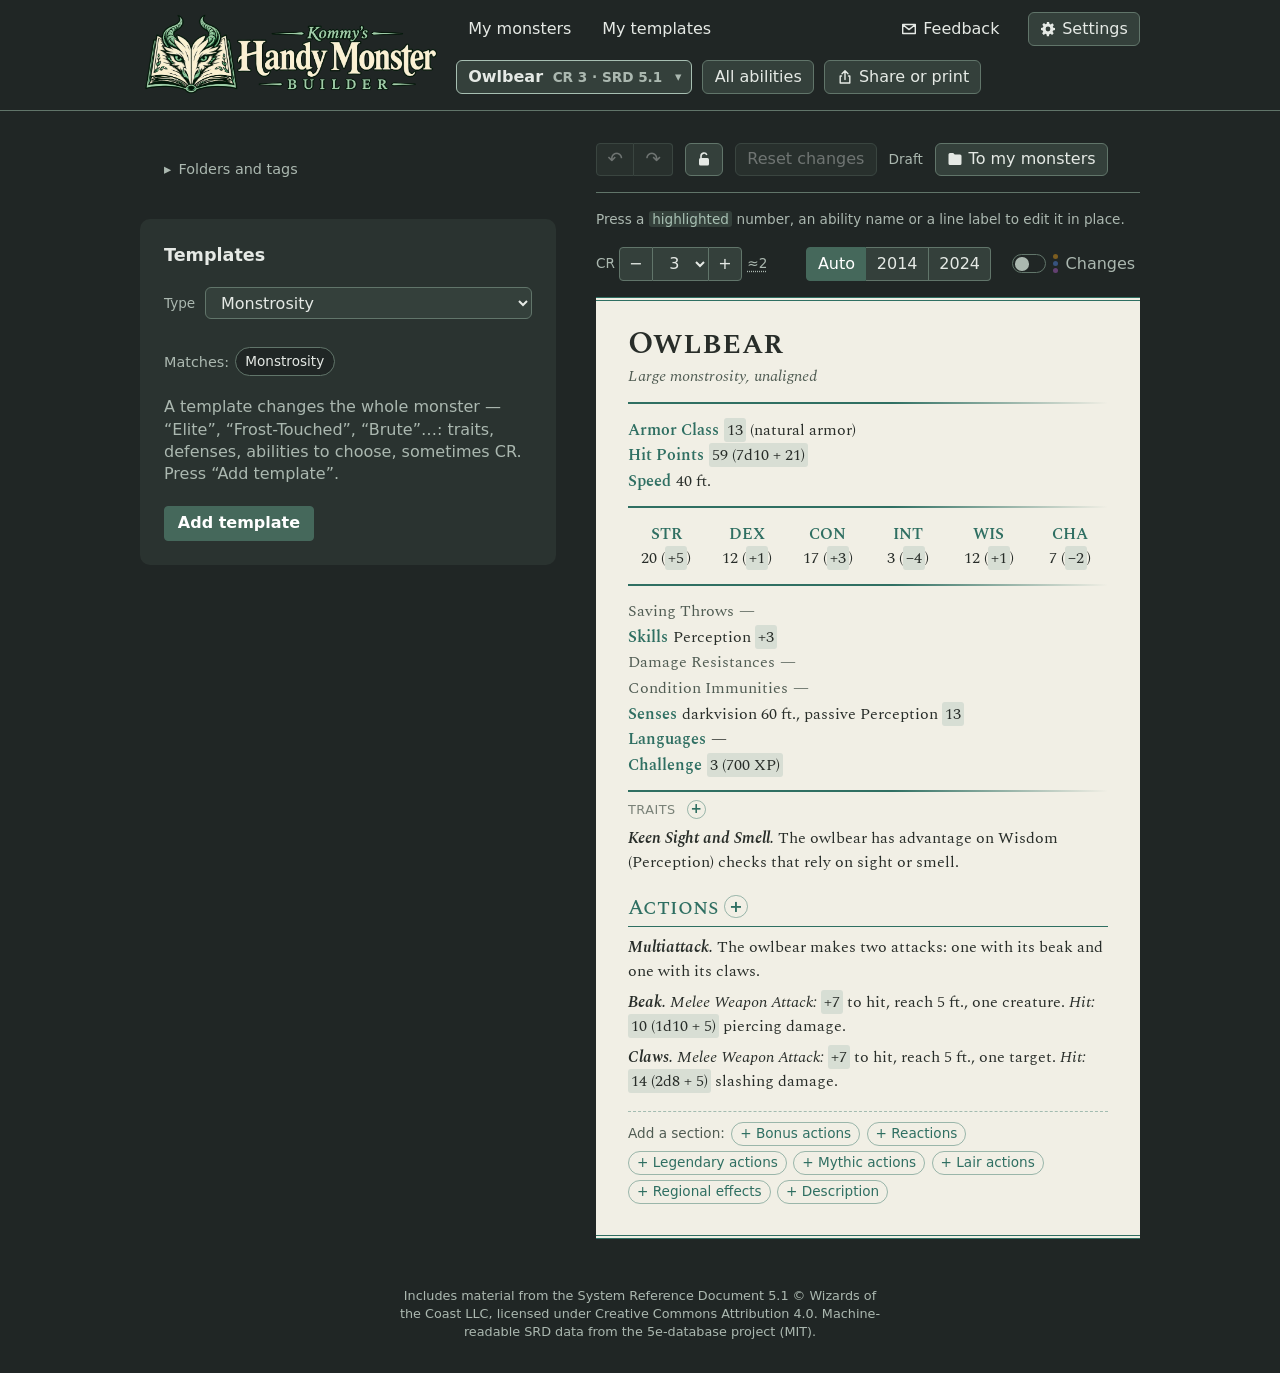
==== 5e/index.html @ 5d5073d2 "Обновление сайта" ====
<!DOCTYPE html>
<html lang="ru">
  <head>
    <meta charset="UTF-8">
    <meta name="viewport" content="width=device-width, initial-scale=1.0">
    <link rel="icon" href="./favicon.ico" sizes="16x16 32x32 48x48">
    <link rel="icon" type="image/png" sizes="32x32" href="./brand/khmb-icon-32.png">
    <link rel="icon" type="image/png" sizes="192x192" href="./brand/khmb-icon-192.png">
    <title>Kommy's Handy Monster Builder</title>
    <!--
      Счётчик посещений GoatCounter (docs/legal.md, «Счётчик посещений»; решили 23.10): только на открытом сайте
      (не на localhost и не на monster.local), без cookies. Считается открытие страницы по адресу без части после «#»
      (там ссылки на сборки) — её браузер на сервер не отправляет, а count.js не берёт.
    -->
    <script>
      if (location.hostname === 'kommunizdiy.github.io') {
        const s = document.createElement('script')
        s.async = true
        s.src = 'https://gc.zgo.at/count.js'
        s.dataset.goatcounter = 'https://khmb.goatcounter.com/count'
        document.head.appendChild(s)
      }
    </script>
    <script type="module" crossorigin src="./assets/index-37LsuYY5.js"></script>
    <link rel="modulepreload" crossorigin href="./assets/vendor-dRfpMA0K.js">
    <link rel="stylesheet" crossorigin href="./assets/index-6mLTybBZ.css">
    <link rel="manifest" href="./manifest.webmanifest">
    <meta name="theme-color" content="#202625">
    <link rel="apple-touch-icon" href="./app-icons/icon-192.png">
  </head>
  <body>
    <div id="app"></div>
  </body>
</html>
---- 5e/assets/index-6mLTybBZ.css ----
@font-face{font-family:Spectral;font-style:normal;font-display:swap;font-weight:400;src:url(./spectral-cyrillic-ext-400-normal-B4-YHs9i.woff2) format("woff2"),url(./spectral-cyrillic-ext-400-normal--n_iQ4wr.woff) format("woff");unicode-range:U+0460-052F,U+1C80-1C8A,U+20B4,U+2DE0-2DFF,U+A640-A69F,U+FE2E-FE2F}@font-face{font-family:Spectral;font-style:normal;font-display:swap;font-weight:400;src:url(./spectral-cyrillic-400-normal-Bx9Tn3WZ.woff2) format("woff2"),url(./spectral-cyrillic-400-normal-X3p2PSzL.woff) format("woff");unicode-range:U+0301,U+0400-045F,U+0490-0491,U+04B0-04B1,U+2116}@font-face{font-family:Spectral;font-style:normal;font-display:swap;font-weight:400;src:url(./spectral-vietnamese-400-normal-C7CRHYqk.woff2) format("woff2"),url(./spectral-vietnamese-400-normal-CWkMWCzb.woff) format("woff");unicode-range:U+0102-0103,U+0110-0111,U+0128-0129,U+0168-0169,U+01A0-01A1,U+01AF-01B0,U+0300-0301,U+0303-0304,U+0308-0309,U+0323,U+0329,U+1EA0-1EF9,U+20AB}@font-face{font-family:Spectral;font-style:normal;font-display:swap;font-weight:400;src:url(./spectral-latin-ext-400-normal-XDLFwhqg.woff2) format("woff2"),url(./spectral-latin-ext-400-normal-BHbqXr-7.woff) format("woff");unicode-range:U+0100-02BA,U+02BD-02C5,U+02C7-02CC,U+02CE-02D7,U+02DD-02FF,U+0304,U+0308,U+0329,U+1D00-1DBF,U+1E00-1E9F,U+1EF2-1EFF,U+2020,U+20A0-20AB,U+20AD-20C0,U+2113,U+2C60-2C7F,U+A720-A7FF}@font-face{font-family:Spectral;font-style:normal;font-display:swap;font-weight:400;src:url(./spectral-latin-400-normal-CTVgUekv.woff2) format("woff2"),url(./spectral-latin-400-normal-D34IWA1h.woff) format("woff");unicode-range:U+0000-00FF,U+0131,U+0152-0153,U+02BB-02BC,U+02C6,U+02DA,U+02DC,U+0304,U+0308,U+0329,U+2000-206F,U+20AC,U+2122,U+2191,U+2193,U+2212,U+2215,U+FEFF,U+FFFD}@font-face{font-family:Spectral;font-style:italic;font-display:swap;font-weight:400;src:url(./spectral-cyrillic-ext-400-italic-CZOVIkJA.woff2) format("woff2"),url(./spectral-cyrillic-ext-400-italic-C6Gmo4JY.woff) format("woff");unicode-range:U+0460-052F,U+1C80-1C8A,U+20B4,U+2DE0-2DFF,U+A640-A69F,U+FE2E-FE2F}@font-face{font-family:Spectral;font-style:italic;font-display:swap;font-weight:400;src:url(./spectral-cyrillic-400-italic-C6o5RXh-.woff2) format("woff2"),url(./spectral-cyrillic-400-italic-C95RxGpc.woff) format("woff");unicode-range:U+0301,U+0400-045F,U+0490-0491,U+04B0-04B1,U+2116}@font-face{font-family:Spectral;font-style:italic;font-display:swap;font-weight:400;src:url(./spectral-vietnamese-400-italic-DO3bsfcj.woff2) format("woff2"),url(./spectral-vietnamese-400-italic-D8dhja4j.woff) format("woff");unicode-range:U+0102-0103,U+0110-0111,U+0128-0129,U+0168-0169,U+01A0-01A1,U+01AF-01B0,U+0300-0301,U+0303-0304,U+0308-0309,U+0323,U+0329,U+1EA0-1EF9,U+20AB}@font-face{font-family:Spectral;font-style:italic;font-display:swap;font-weight:400;src:url(./spectral-latin-ext-400-italic-BgTM1Mst.woff2) format("woff2"),url(./spectral-latin-ext-400-italic-BcKU4A_a.woff) format("woff");unicode-range:U+0100-02BA,U+02BD-02C5,U+02C7-02CC,U+02CE-02D7,U+02DD-02FF,U+0304,U+0308,U+0329,U+1D00-1DBF,U+1E00-1E9F,U+1EF2-1EFF,U+2020,U+20A0-20AB,U+20AD-20C0,U+2113,U+2C60-2C7F,U+A720-A7FF}@font-face{font-family:Spectral;font-style:italic;font-display:swap;font-weight:400;src:url(./spectral-latin-400-italic-CDO25mTW.woff2) format("woff2"),url(./spectral-latin-400-italic-Ds-NcNVC.woff) format("woff");unicode-range:U+0000-00FF,U+0131,U+0152-0153,U+02BB-02BC,U+02C6,U+02DA,U+02DC,U+0304,U+0308,U+0329,U+2000-206F,U+20AC,U+2122,U+2191,U+2193,U+2212,U+2215,U+FEFF,U+FFFD}@font-face{font-family:Spectral;font-style:normal;font-display:swap;font-weight:600;src:url(./spectral-cyrillic-ext-600-normal-CvRHnPuy.woff2) format("woff2"),url(./spectral-cyrillic-ext-600-normal-BVATWin6.woff) format("woff");unicode-range:U+0460-052F,U+1C80-1C8A,U+20B4,U+2DE0-2DFF,U+A640-A69F,U+FE2E-FE2F}@font-face{font-family:Spectral;font-style:normal;font-display:swap;font-weight:600;src:url(./spectral-cyrillic-600-normal-Dl75bDKp.woff2) format("woff2"),url(./spectral-cyrillic-600-normal-veT-ELBO.woff) format("woff");unicode-range:U+0301,U+0400-045F,U+0490-0491,U+04B0-04B1,U+2116}@font-face{font-family:Spectral;font-style:normal;font-display:swap;font-weight:600;src:url(./spectral-vietnamese-600-normal-ZNiwCzjU.woff2) format("woff2"),url(./spectral-vietnamese-600-normal-esmjhrFa.woff) format("woff");unicode-range:U+0102-0103,U+0110-0111,U+0128-0129,U+0168-0169,U+01A0-01A1,U+01AF-01B0,U+0300-0301,U+0303-0304,U+0308-0309,U+0323,U+0329,U+1EA0-1EF9,U+20AB}@font-face{font-family:Spectral;font-style:normal;font-display:swap;font-weight:600;src:url(./spectral-latin-ext-600-normal-DKlDBbgb.woff2) format("woff2"),url(./spectral-latin-ext-600-normal-DnKmvInL.woff) format("woff");unicode-range:U+0100-02BA,U+02BD-02C5,U+02C7-02CC,U+02CE-02D7,U+02DD-02FF,U+0304,U+0308,U+0329,U+1D00-1DBF,U+1E00-1E9F,U+1EF2-1EFF,U+2020,U+20A0-20AB,U+20AD-20C0,U+2113,U+2C60-2C7F,U+A720-A7FF}@font-face{font-family:Spectral;font-style:normal;font-display:swap;font-weight:600;src:url(./spectral-latin-600-normal-DE3OxvnQ.woff2) format("woff2"),url(./spectral-latin-600-normal-DXnQJnYb.woff) format("woff");unicode-range:U+0000-00FF,U+0131,U+0152-0153,U+02BB-02BC,U+02C6,U+02DA,U+02DC,U+0304,U+0308,U+0329,U+2000-206F,U+20AC,U+2122,U+2191,U+2193,U+2212,U+2215,U+FEFF,U+FFFD}@font-face{font-family:Spectral;font-style:italic;font-display:swap;font-weight:600;src:url(./spectral-cyrillic-ext-600-italic-BlFp-EzC.woff2) format("woff2"),url(./spectral-cyrillic-ext-600-italic-BALWFYsE.woff) format("woff");unicode-range:U+0460-052F,U+1C80-1C8A,U+20B4,U+2DE0-2DFF,U+A640-A69F,U+FE2E-FE2F}@font-face{font-family:Spectral;font-style:italic;font-display:swap;font-weight:600;src:url(./spectral-cyrillic-600-italic-DfNbJtH6.woff2) format("woff2"),url(./spectral-cyrillic-600-italic-3qoZ35Oe.woff) format("woff");unicode-range:U+0301,U+0400-045F,U+0490-0491,U+04B0-04B1,U+2116}@font-face{font-family:Spectral;font-style:italic;font-display:swap;font-weight:600;src:url(./spectral-vietnamese-600-italic-LkrugzOn.woff2) format("woff2"),url(./spectral-vietnamese-600-italic-CVwNstHI.woff) format("woff");unicode-range:U+0102-0103,U+0110-0111,U+0128-0129,U+0168-0169,U+01A0-01A1,U+01AF-01B0,U+0300-0301,U+0303-0304,U+0308-0309,U+0323,U+0329,U+1EA0-1EF9,U+20AB}@font-face{font-family:Spectral;font-style:italic;font-display:swap;font-weight:600;src:url(./spectral-latin-ext-600-italic-6mcybWBm.woff2) format("woff2"),url(./spectral-latin-ext-600-italic-BVaUeOvZ.woff) format("woff");unicode-range:U+0100-02BA,U+02BD-02C5,U+02C7-02CC,U+02CE-02D7,U+02DD-02FF,U+0304,U+0308,U+0329,U+1D00-1DBF,U+1E00-1E9F,U+1EF2-1EFF,U+2020,U+20A0-20AB,U+20AD-20C0,U+2113,U+2C60-2C7F,U+A720-A7FF}@font-face{font-family:Spectral;font-style:italic;font-display:swap;font-weight:600;src:url(./spectral-latin-600-italic-BQTRqdlx.woff2) format("woff2"),url(./spectral-latin-600-italic-BlN5wCYG.woff) format("woff");unicode-range:U+0000-00FF,U+0131,U+0152-0153,U+02BB-02BC,U+02C6,U+02DA,U+02DC,U+0304,U+0308,U+0329,U+2000-206F,U+20AC,U+2122,U+2191,U+2193,U+2212,U+2215,U+FEFF,U+FFFD}@font-face{font-family:Spectral SC;font-style:normal;font-display:swap;font-weight:500;src:url(./spectral-sc-cyrillic-ext-500-normal-DDqdkx5w.woff2) format("woff2"),url(./spectral-sc-cyrillic-ext-500-normal-DuBXqqs6.woff) format("woff");unicode-range:U+0460-052F,U+1C80-1C8A,U+20B4,U+2DE0-2DFF,U+A640-A69F,U+FE2E-FE2F}@font-face{font-family:Spectral SC;font-style:normal;font-display:swap;font-weight:500;src:url(./spectral-sc-cyrillic-500-normal-B9a3aygX.woff2) format("woff2"),url(./spectral-sc-cyrillic-500-normal-BMKSrV5h.woff) format("woff");unicode-range:U+0301,U+0400-045F,U+0490-0491,U+04B0-04B1,U+2116}@font-face{font-family:Spectral SC;font-style:normal;font-display:swap;font-weight:500;src:url(./spectral-sc-vietnamese-500-normal-Cd790y9G.woff2) format("woff2"),url(./spectral-sc-vietnamese-500-normal-DsvZaBUo.woff) format("woff");unicode-range:U+0102-0103,U+0110-0111,U+0128-0129,U+0168-0169,U+01A0-01A1,U+01AF-01B0,U+0300-0301,U+0303-0304,U+0308-0309,U+0323,U+0329,U+1EA0-1EF9,U+20AB}@font-face{font-family:Spectral SC;font-style:normal;font-display:swap;font-weight:500;src:url(./spectral-sc-latin-ext-500-normal-yZF7wNpv.woff2) format("woff2"),url(./spectral-sc-latin-ext-500-normal-C0jH0BEG.woff) format("woff");unicode-range:U+0100-02BA,U+02BD-02C5,U+02C7-02CC,U+02CE-02D7,U+02DD-02FF,U+0304,U+0308,U+0329,U+1D00-1DBF,U+1E00-1E9F,U+1EF2-1EFF,U+2020,U+20A0-20AB,U+20AD-20C0,U+2113,U+2C60-2C7F,U+A720-A7FF}@font-face{font-family:Spectral SC;font-style:normal;font-display:swap;font-weight:500;src:url(./spectral-sc-latin-500-normal-n_hpP58H.woff2) format("woff2"),url(./spectral-sc-latin-500-normal-515olefZ.woff) format("woff");unicode-range:U+0000-00FF,U+0131,U+0152-0153,U+02BB-02BC,U+02C6,U+02DA,U+02DC,U+0304,U+0308,U+0329,U+2000-206F,U+20AC,U+2122,U+2191,U+2193,U+2212,U+2215,U+FEFF,U+FFFD}@font-face{font-family:Spectral SC;font-style:normal;font-display:swap;font-weight:600;src:url(./spectral-sc-cyrillic-ext-600-normal-BkdNduNo.woff2) format("woff2"),url(./spectral-sc-cyrillic-ext-600-normal-DrmRRtmO.woff) format("woff");unicode-range:U+0460-052F,U+1C80-1C8A,U+20B4,U+2DE0-2DFF,U+A640-A69F,U+FE2E-FE2F}@font-face{font-family:Spectral SC;font-style:normal;font-display:swap;font-weight:600;src:url(./spectral-sc-cyrillic-600-normal-6YATBT3n.woff2) format("woff2"),url(./spectral-sc-cyrillic-600-normal-whBQR4zT.woff) format("woff");unicode-range:U+0301,U+0400-045F,U+0490-0491,U+04B0-04B1,U+2116}@font-face{font-family:Spectral SC;font-style:normal;font-display:swap;font-weight:600;src:url(./spectral-sc-vietnamese-600-normal-D7qou1Wm.woff2) format("woff2"),url(./spectral-sc-vietnamese-600-normal-XvG7lDjj.woff) format("woff");unicode-range:U+0102-0103,U+0110-0111,U+0128-0129,U+0168-0169,U+01A0-01A1,U+01AF-01B0,U+0300-0301,U+0303-0304,U+0308-0309,U+0323,U+0329,U+1EA0-1EF9,U+20AB}@font-face{font-family:Spectral SC;font-style:normal;font-display:swap;font-weight:600;src:url(./spectral-sc-latin-ext-600-normal-CZYgRBBr.woff2) format("woff2"),url(./spectral-sc-latin-ext-600-normal-CiU-L5sJ.woff) format("woff");unicode-range:U+0100-02BA,U+02BD-02C5,U+02C7-02CC,U+02CE-02D7,U+02DD-02FF,U+0304,U+0308,U+0329,U+1D00-1DBF,U+1E00-1E9F,U+1EF2-1EFF,U+2020,U+20A0-20AB,U+20AD-20C0,U+2113,U+2C60-2C7F,U+A720-A7FF}@font-face{font-family:Spectral SC;font-style:normal;font-display:swap;font-weight:600;src:url(./spectral-sc-latin-600-normal-C1ATqKKY.woff2) format("woff2"),url(./spectral-sc-latin-600-normal-BTaBpzVB.woff) format("woff");unicode-range:U+0000-00FF,U+0131,U+0152-0153,U+02BB-02BC,U+02C6,U+02DA,U+02DC,U+0304,U+0308,U+0329,U+2000-206F,U+20AC,U+2122,U+2191,U+2193,U+2212,U+2215,U+FEFF,U+FFFD}@font-face{font-family:KHMB Segoe UI;src:local("Segoe UI");font-style:normal;font-weight:400 500;ascent-override:100%;descent-override:33.0078125%;line-gap-override:0%}@font-face{font-family:KHMB Segoe UI;src:local("Segoe UI Semibold");font-style:normal;font-weight:600;ascent-override:100%;descent-override:33.0078125%;line-gap-override:0%}@font-face{font-family:KHMB Segoe UI;src:local("Segoe UI Bold");font-style:normal;font-weight:700 900;ascent-override:100%;descent-override:33.0078125%;line-gap-override:0%}:root{--desk: #202625;--desk-panel: #2A3330;--desk-raised: #34403B;--desk-line: #61756A;--desk-text: #E5E9E5;--desk-muted: #ABB8B0;--paper: #F1EFE5;--ink: #282D29;--ink-soft: #505C53;--patina: #2F6F62;--accent-light: #A7BFB2;--accent: #45685B;--accent-tint: rgba(69, 104, 91, .18);--patina-tint: rgba(47, 111, 98, .13);--amber: #E5BA71;--font-ui: "KHMB Segoe UI", "Segoe UI", system-ui, -apple-system, BlinkMacSystemFont, Arial, sans-serif;--font-sheet: "Spectral", Georgia, "Times New Roman", serif;--font-sheet-caps: "Spectral SC", "Spectral", Georgia, serif}*{box-sizing:border-box}html,body{margin:0}body{background:var(--desk);color:var(--desk-text);font-family:var(--font-ui);font-size:1rem;line-height:1.4}.visually-hidden{position:absolute;width:1px;height:1px;overflow:hidden;clip:rect(0 0 0 0);white-space:nowrap}:focus-visible{outline:2px solid var(--accent-light);outline-offset:2px}.toolbar{display:flex;flex-wrap:wrap;align-items:flex-end;gap:.9rem 1.25rem;padding:1rem 1.5rem;border-bottom:1px solid var(--desk-line)}.toolbar-group{display:grid;gap:.3rem;padding-left:1.25rem;border-left:1px solid var(--desk-line)}.toolbar-group-items{display:flex;flex-wrap:wrap;align-items:center;gap:.4rem}.toolbar-group-items>*{position:relative}.toolbar-settings{align-self:flex-end}.toolbar.is-stacked .app-title{flex-basis:100%}.toolbar.is-stacked .toolbar-group:first-of-type{padding-left:0;border-left:0}.toolbar.is-stacked .toolbar-settings,.toolbar.is-stacked .toolbar-feedback{margin-left:auto}.toolbar.is-stacked .toolbar-feedback+.toolbar-settings{margin-left:0}.toolbar.is-wrapped .toolbar-group{padding-left:0;border-left:0}@media(max-width:62rem){.toolbar{gap:.8rem 1rem;padding:.8rem 1rem}.toolbar-group{padding-left:0;border-left:0}}.app-title{margin:0 auto 0 0;align-self:center;font-family:var(--font-sheet-caps);font-weight:600;font-size:1.35rem;letter-spacing:.02em;color:var(--desk-text)}.field{display:flex;flex-direction:column;gap:.3rem}.field-label{font-size:.85rem;color:var(--desk-muted)}.field-row{display:flex;align-items:center;gap:.75rem}select,:is(.toolbar,.sheet-tools,.donor-tabs,.phone-tabs) button{font:inherit;color:var(--desk-text);background:var(--desk-raised);border:1px solid var(--desk-line);border-radius:4px;height:2.1rem;padding:0 .7rem}:is(.toolbar,.sheet-tools,.donor-tabs,.phone-tabs) button{cursor:pointer}:is(.toolbar,.sheet-tools) button:disabled{opacity:.4;cursor:default}.stepper{display:flex}.stepper button{width:2.1rem;padding:0;font-size:1.1rem}.stepper button:first-child{border-radius:4px 0 0 4px}.stepper button:last-child{border-radius:0 4px 4px 0}.stepper select{border-radius:0;border-left:0;border-right:0;min-width:4.2rem;text-align:center}.segmented{display:flex}.segmented button{border-radius:0}.segmented button+button{border-left:0}.segmented button:first-child{border-radius:4px 0 0 4px}.segmented button:last-child{border-radius:0 4px 4px 0}.segmented button[aria-checked=true]{background:var(--accent);border-color:var(--accent);color:#fff}:is(.toolbar,.sheet-tools) .link{height:auto;padding:0;border:0;background:none;color:var(--desk-muted);text-decoration:underline;text-underline-offset:.2em}:is(.toolbar,.sheet-tools) .link:hover{color:var(--desk-text)}:is(.toolbar,.sheet-tools) .link.is-hidden{visibility:hidden}.workspace{display:grid;grid-template-columns:minmax(17rem,26rem) 34rem;grid-template-areas:"templates sheet";justify-content:center;align-items:start;gap:2rem;padding:2.5rem 1.5rem 3rem}.workspace-templates{grid-area:templates}.workspace-sheet{grid-area:sheet}.sheet-column{display:grid;gap:1rem;min-width:0}@media(max-width:56rem){.workspace{grid-template-columns:minmax(0,34rem);grid-template-areas:"templates" "sheet"}}.workspace--single{grid-template-columns:minmax(0,44rem);grid-template-areas:"sheet"}.empty-state{display:grid;gap:.6rem;justify-items:start;padding:1.2rem 1.4rem;background:var(--desk-panel);border:1px dashed var(--desk-line);border-radius:6px}.empty-state .panel-title,.empty-state .panel-note{margin:0}.empty-state button{font:inherit;color:var(--desk-text);background:var(--desk);border:1px solid var(--desk-line);border-radius:4px;min-height:2.2rem;padding:0 .8rem;cursor:pointer}.empty-state button.button-primary{color:#fff;background:var(--accent);border-color:var(--accent)}.sheet-tools{display:flex;flex-wrap:wrap;align-items:center;gap:.5rem .75rem}.sheet-tools-cr{display:flex;align-items:center;gap:.5rem;margin-left:auto}.sheet-tools .link{white-space:nowrap}.hint{margin:0;font-size:.9rem;color:var(--desk-muted)}.hint-sample{padding:0 .25em;border-radius:3px;background:#2f6f6259;color:var(--desk-text)}.warnings{padding:.75rem 1rem;border-left:3px solid var(--amber);background:#c98a1b1a}.warnings ul{margin:0;padding-left:1.1rem}.credits{max-width:34rem;margin:0 auto;padding:0 1.5rem 2rem;font-size:.8rem;color:var(--desk-muted);text-align:center}.templates{display:grid;gap:.9rem;padding:1.1rem 1.2rem 1.25rem;background:var(--desk-raised);border:1px solid var(--desk-line);border-radius:6px}.panel-title{margin:0;font-size:1.15rem;font-weight:600}.panel-note{margin:0;color:var(--desk-muted)}.templates button,.dialog button:not(:where(.sb *)),.panel-input{font:inherit;color:var(--desk-text);background:var(--desk);border:1px solid var(--desk-line);border-radius:4px;min-height:2.2rem;padding:0 .8rem;cursor:pointer}.templates button:hover:not(:disabled),.dialog button:hover:not(:disabled):not(:where(.sb *)){border-color:var(--accent)}.templates button:disabled{opacity:.4;cursor:default}.panel-button{justify-self:start}.panel-input{width:100%;cursor:text}.templates .text-button{min-height:0;padding:0;border:0;background:none;color:var(--desk-muted);text-decoration:underline;text-underline-offset:.2em}.templates .text-button:hover{color:var(--desk-text)}summary{list-style:none;cursor:pointer}summary::-webkit-details-marker{display:none}summary:before{content:"▸";display:inline-block;flex:none;width:1em;color:var(--desk-muted);transition:transform .15s}details[open]>summary:before{transform:rotate(90deg)}.dialog-backdrop{position:fixed;top:0;right:0;bottom:0;left:0;display:grid;place-items:center;padding:1.5rem;background:#0a0d13a6;z-index:10}.dialog{width:min(28rem,100%);padding:1.4rem 1.5rem 1.5rem;background:var(--desk-raised);border:1px solid var(--desk-line);border-top:1px solid var(--desk-line);border-radius:6px}.dialog-title{margin:0;font-size:1.2rem;font-weight:600}.dialog-text{margin:.5rem 0 1rem;color:var(--desk-muted)}.dialog-options{display:grid;gap:.5rem;margin:0 0 1.2rem;padding:0;border:0}.dialog-option{display:flex;gap:.6rem;align-items:center;padding:.55rem .7rem;background:var(--desk);border-radius:4px;cursor:pointer}.dialog-option input{accent-color:var(--accent)}.dialog-option strong{color:#fff;font-weight:600}.toolbar .monster-picker-button{min-width:13rem;text-align:left}.monster-picker-cr{margin-left:.25rem;font-size:.85rem;color:var(--desk-muted)}.toolbar .monster-picker-button{position:relative;padding-right:1.8rem}.monster-picker-caret{position:absolute;right:.6rem;top:50%;transform:translateY(-50%);font-size:.8rem;color:var(--desk-muted)}.monster-picker-panel{position:absolute;top:calc(100% + .4rem);left:0;z-index:5;display:grid;gap:.6rem;width:min(30rem,calc(100vw - 2rem));padding:.9rem;background:var(--desk-raised);border:1px solid var(--desk-line);border-radius:6px;box-shadow:0 12px 32px #05080e8c}.monster-picker-panel .panel-input,.monster-picker-panel select{font:inherit;color:var(--desk-text);background:var(--desk);border:1px solid var(--desk-line);border-radius:4px;min-height:2.1rem;padding:0 .6rem}.monster-picker-panel .panel-input{width:100%}.monster-count{margin:0;font-size:.85rem;color:var(--desk-muted)}.hint--warning{color:var(--amber)}.ability-picker-head{display:flex;justify-content:space-between;align-items:center;gap:1rem}.ability-picker-head .dialog-title{flex:1}.filter-row{display:flex;flex-wrap:wrap;gap:.35rem}.filter-row select{flex:1 1 6.5rem;width:auto;min-width:0;cursor:pointer;text-overflow:ellipsis;font-size:.85rem;padding:0 .15rem 0 .35rem}.filter-row select.is-cr{flex:1 1 4.5rem}.filter-row select.is-wide{flex:1 1 10rem}.found-row{display:flex;flex-wrap:wrap;align-items:baseline;gap:.2rem .6rem}.dialog .sort-link{margin-left:auto;width:auto;height:auto;min-height:0;padding:0;border:0;background:none;font:inherit;white-space:nowrap;color:var(--desk-muted);text-decoration:underline;text-underline-offset:.2em;cursor:pointer}.dialog select.sort-link{text-align:right}.dialog .sort-link:hover{color:var(--desk-text)}body button.info-tip{display:inline-flex;align-items:center;justify-content:center;margin:0 0 0 .25rem;padding:0 .15rem;font:.95rem/1 var(--font-ui);color:var(--desk-muted);background:none;border:0;cursor:help;vertical-align:baseline}body button.info-tip:hover,body button.info-tip:focus-visible{color:var(--desk-text)}body button.info-tip--touch{display:none}@media(hover:none),(max-width:48rem){body button.info-tip--touch{display:inline-flex}}:is(.dialog,.templates,.toolbar) button.button-primary:not(:disabled){color:#fff;background:var(--accent);border-color:var(--accent)}:is(.dialog,.templates,.toolbar) button.button-primary:hover:not(:disabled){background:#3a8476;border-color:#3a8476}.new-version{position:fixed;z-index:300;left:50%;bottom:1rem;transform:translate(-50%);display:flex;flex-wrap:wrap;align-items:center;gap:.5rem 1rem;width:max-content;max-width:calc(100vw - 2rem);padding:.7rem .9rem .7rem 1.1rem;color:var(--desk-text);background:var(--desk-raised);border:1px solid var(--amber);border-radius:6px;box-shadow:0 6px 24px #00000073}.new-version button{min-height:2.2rem;padding:0 .9rem;color:var(--desk-text);background:var(--desk);border:1px solid var(--desk-line);border-radius:4px;cursor:pointer}@media(max-width:48rem){.new-version button{min-height:44px}}.toolbar-feedback{align-self:flex-end;display:inline-flex;align-items:center;gap:.4rem}.toolbar-feedback svg{width:1rem;height:1rem}.save-short{display:none}@media(max-width:48rem){.save-long{display:none}.save-short{display:inline}}.dialog.feedback-dialog{width:min(32rem,100%);display:grid;gap:.8rem}.feedback-dialog .dialog-text{margin:0}.feedback-types{display:grid;grid-template-columns:1fr 1fr;gap:.5rem}.feedback-link{display:flex;align-items:center;justify-content:center;min-height:2.6rem;padding:.3rem .8rem;text-align:center;color:var(--desk-text);text-decoration:none;background:var(--desk);border:1px solid var(--desk-line);border-radius:4px}.feedback-link:hover{border-color:var(--accent)}.feedback-section{display:grid;gap:.4rem}.feedback-section>.sources-subtitle{margin:0}.feedback-section>.panel-button{justify-self:stretch}.feedback-row{display:flex;flex-wrap:wrap;align-items:center;gap:.4rem .8rem}.feedback-dialog a:not(.feedback-link){color:#8fd0b8}.feedback-version{font-size:.82rem}.desc-edit{display:grid;gap:.45rem;margin-top:.4rem;font-family:var(--font-ui, inherit)}.desc-edit-text{width:100%;min-height:7rem;padding:.4rem .5rem;resize:vertical;overflow:hidden;font:inherit;font-size:.95rem;line-height:1.5;color:inherit;background:#ffffff8c;border:1px solid var(--line, #b9b2a3);border-radius:4px}.desc-edit-text:focus{outline:none;border-color:var(--accent)}.desc-edit-note{margin:0;font-size:.82rem;color:var(--ink-soft)}.desc-edit-buttons{display:flex;flex-wrap:wrap;gap:.4rem}.desc-edit-revert{margin-left:auto}.dialog.backup-dialog{width:min(34rem,100%);display:grid;gap:.9rem}.backup-dialog .dialog-text,.backup-dialog .panel-note{margin:0}.backup-dialog .feedback-section+.feedback-section{padding-top:.8rem;border-top:1px solid var(--desk-line)}.backup-remind{display:flex;flex-wrap:wrap;align-items:center;gap:.5rem .75rem;margin:0;padding:.6rem .8rem;border:1px solid var(--desk-line);border-left:3px solid var(--amber);border-radius:.4rem;font-size:.92rem}.backup-remind>span{flex:1 1 16rem}.update-notice{max-width:62rem;margin:.75rem auto 0;width:calc(100% - 2rem)}.update-notice button{font:inherit;color:var(--desk-text);background:var(--desk);border:1px solid var(--desk-line);border-radius:4px;min-height:2.2rem;padding:0 .8rem;cursor:pointer}.update-notice button:hover{border-color:var(--accent)}.update-notice button.button-primary{color:#fff;background:var(--accent);border-color:var(--accent)}.dialog.saved-dialog:has(>.backup-remind){grid-template-rows:auto auto minmax(0,1fr) auto}.settings-button{position:relative}.settings-dot{position:absolute;top:-.2rem;right:-.2rem;width:.6rem;height:.6rem;border-radius:50%;background:var(--amber);box-shadow:0 0 0 2px var(--desk, #1f2726)}.settings-backup-note{text-align:right}.dialog.new-monster-dialog{width:min(28rem,100%);display:grid;gap:.9rem}.new-monster-dialog .panel-note{margin:0}.new-monster-fields{display:grid;grid-template-columns:1fr auto;gap:.75rem;align-items:end}.new-monster-fields label{display:grid;gap:.25rem}.browse-new{justify-self:start}.settings-version{margin:.2rem 0 0;font-size:.82rem;color:var(--desk-muted)}.tap-tip{position:fixed;z-index:200;max-width:min(20rem,calc(100vw - 1rem));padding:.5rem .7rem;font:.9rem/1.35 var(--font-ui);color:var(--desk-text);background:var(--desk-raised, #1f2430);border:1px solid var(--desk-line, rgba(255, 255, 255, .18));border-radius:6px;box-shadow:0 6px 20px #00000059;white-space:pre-line}.text-link{color:var(--accent-light);text-decoration:underline;text-underline-offset:.15em}.text-link:hover{color:#b8e6da}.templates .chip[aria-pressed=true]{background:var(--accent);border-color:var(--accent);color:#fff}.item-chip{display:inline-flex;align-items:center;gap:.15rem;min-height:1.6rem;padding:0 .2rem 0 .55rem;border:1px solid var(--desk-line);border-radius:999px;background:var(--desk);font-size:.82rem;color:var(--desk-text)}.templates .item-chip-remove{min-height:1.3rem;height:1.3rem;width:1.3rem;padding:0;border:0;border-radius:999px;background:none;color:var(--desk-muted);font-size:.95rem;line-height:1}.templates .item-chip-remove:hover:not(:disabled){color:#fff;background:var(--desk-raised)}.templates button.item-chip.is-off{min-height:1.6rem;padding:0 .55rem;color:var(--desk-muted);text-decoration:line-through;border-style:dashed}.templates .chip{min-height:1.8rem;padding:0 .6rem;border-radius:999px;font-size:.85rem}.pool-meta{font-weight:400;font-size:.85rem;color:var(--desk-muted)}.save-tags-summary{cursor:pointer;font-size:.9rem;color:var(--desk-muted)}.save-panel[open] .save-tags-summary{margin-bottom:.5rem}.save-menu{position:relative;display:inline-flex}.sheet-tools .save-menu-button{display:inline-flex;align-items:center;gap:.35rem}.save-menu-button svg{width:1rem;height:1rem;flex:none}.save-mark{font-size:.8rem;color:var(--accent-light)}.save-mark.is-failed{color:#e0a24a;font-weight:700}.save-menu-panel{left:auto;right:0;width:min(22rem,calc(100vw - 2rem))}@media(max-width:48rem){.save-menu-panel{position:fixed;left:1rem;right:1rem;width:auto}}.save-panel{display:block;padding:.65rem 1.2rem}.save-tags{display:grid;gap:.3rem}.tag-input{display:flex;flex-wrap:wrap;align-items:center;gap:.3rem}.tag{display:inline-flex;align-items:center;gap:.25rem;padding:.1rem .15rem .1rem .55rem;font-size:.85rem;color:var(--desk-text);background:var(--accent-tint);border:1px solid var(--accent);border-radius:999px}.tag-input .tag-remove{min-height:0;width:1.3rem;height:1.3rem;padding:0;line-height:1;color:var(--desk-muted);background:none;border:0;border-radius:999px}.tag-input .tag-remove:hover{color:#fff;background:#ffffff1a}.tag-field-wrap{position:relative;display:flex;flex:1 1 7rem;min-width:7rem}.tag-suggest{position:absolute;top:calc(100% + .25rem);left:0;right:0;z-index:20;max-height:13rem;margin:0;padding:.25rem;overflow-y:auto;list-style:none;background:var(--desk-raised);border:1px solid var(--desk-line);border-radius:6px;box-shadow:0 12px 32px #05080e8c}.tag-suggest-item{padding:.35rem .55rem;font-size:.9rem;color:var(--desk-text);border-radius:4px;cursor:pointer;overflow-wrap:anywhere}.tag-suggest-item.is-active{color:#fff;background:var(--accent)}@media(hover:none){.tag-suggest-item{padding:.6rem}}.tag-input .tag-field{flex:1 1 7rem;min-width:7rem;min-height:1.8rem;padding:0 .5rem;font:inherit;font-size:.9rem;color:var(--desk-text);background:var(--desk);border:1px solid var(--desk-line);border-radius:4px}.dialog.saved-dialog{width:min(80rem,100%);height:calc(100vh - 3rem);display:grid;grid-template-rows:auto minmax(0,1fr) auto;gap:.8rem;overflow:hidden}.saved-row[draggable=true]{cursor:grab}.saved-row.is-dragged{opacity:.55}.folder-input .tag{border-radius:4px;border-color:var(--amber);background:#d6a34f24}.saved-labels-title{font-size:.8rem;color:var(--desk-muted)}.saved-side{display:flex;flex-direction:column;gap:.6rem;min-height:0}.saved-filters{display:grid;gap:.5rem}.saved-list{flex:1;display:grid;align-content:start;gap:.4rem;margin:0;padding:0;list-style:none;overflow-y:auto;min-height:0}.saved-row{display:grid;grid-template-columns:auto minmax(0,1fr);align-items:start;gap:.55rem;padding:.5rem .6rem;background:var(--desk);border:1px solid transparent;border-radius:4px}.saved-row.is-checked{background:#2f6f622e}.saved-row.is-focused{border-color:var(--accent)}.dialog .saved-row-main{display:grid;gap:.2rem;min-height:0;padding:0;text-align:left;color:inherit;background:none;border:0;cursor:pointer}.saved-row-head{display:flex;align-items:baseline;gap:.6rem}.saved-name{font-family:var(--font-sheet-caps);font-size:1.05rem;font-weight:600;color:#fff}.dialog .saved-row-main:hover .saved-name{text-decoration:underline;text-underline-offset:.15em}.saved-original{margin-left:.45em;font-family:var(--font-ui);font-size:.8rem;font-weight:400;color:var(--desk-muted);text-transform:none}.saved-meta{font-size:.82rem;color:var(--desk-muted)}.saved-preview{display:grid;grid-template-rows:auto minmax(0,1fr);gap:.6rem;min-height:0}.saved-preview-head{display:grid;gap:.5rem}.saved-preview-actions{display:flex;flex-wrap:wrap;align-items:center;gap:.45rem}.saved-sheet{overflow-y:auto;min-height:0;border-radius:4px}.saved-preview-empty{align-self:start}.dialog .saved-back{display:none;justify-self:start}.saved-confirm{display:flex;flex-wrap:wrap;align-items:center;gap:.5rem;font-size:.9rem;color:#f0b3a8}.dialog .danger-button{border-color:#c96b5c;color:#f0b3a8}.dialog .danger-button:hover{background:#c96b5c26}.browse-body{display:grid;grid-template-columns:minmax(18rem,26rem) minmax(0,1fr);gap:1.2rem;min-height:0}.browse-row{grid-template-columns:minmax(0,1fr)}@media(max-width:48rem){.dialog-backdrop:has(.saved-dialog){padding:.5rem}.dialog.saved-dialog{height:calc(100vh - 1rem);padding:1rem}.saved-dialog:not(.is-preview) .saved-preview{display:none}.saved-dialog.is-preview .saved-side{display:none}.browse-body{grid-template-columns:minmax(0,1fr)}.dialog .saved-back{display:inline-block}}.history-buttons{display:flex}.history-buttons button:first-child{border-radius:4px 0 0 4px}.history-buttons button:last-child{border-radius:0 4px 4px 0;border-left:0}:is(.toolbar,.sheet-tools) .history-buttons button{width:2.4rem;padding:0;font-size:1.15rem}:is(.toolbar,.sheet-tools) .toolbar-lock{display:inline-flex;align-items:center;justify-content:center;width:2.4rem;padding:0}:is(.toolbar,.sheet-tools) .toolbar-lock svg{width:1rem;height:1rem}:is(.toolbar,.sheet-tools) .toolbar-lock.is-on{color:#fff;background:var(--accent);border-color:var(--accent)}@media print{@page{margin:12mm}html,body{background:#fff}#app>:not(.output-sheet){display:none!important}}.sources-parsing{margin:0;font-size:.9rem;color:var(--desk-text)}.sources-total{display:flex;flex-wrap:wrap;align-items:center;justify-content:space-between;gap:.5rem;font-size:.9rem;color:var(--desk-muted)}.dialog.saved-dialog.sources-dialog{display:flex;flex-direction:column}.sources-dialog>.saved-list{flex:1 1 auto}.books-list{display:grid;gap:.35rem}.book-row{display:grid;gap:.15rem;padding:.45rem .7rem;background:var(--desk);border:1px solid var(--desk-line);border-radius:4px}.book-row.is-off{opacity:.6}.book-head{display:flex;align-items:center;gap:.6rem}.dialog .book-name{flex:1;min-width:0;min-height:1.8rem;padding:0;border:0;background:none;text-align:left;color:var(--desk-text);overflow-wrap:break-word}.dialog span.book-name{display:inline-flex;align-items:center;gap:.3rem}.drop-zone{display:grid;justify-items:center;gap:.6rem;padding:1.4rem 1rem;flex:none;border:2px dashed var(--desk-line);border-radius:6px;text-align:center;color:var(--desk-muted)}.drop-zone p{margin:0}.drop-zone.is-over{border-color:var(--accent);background:#45685b1f;color:var(--desk-text)}.sources-subtitle{margin:.4rem 0 0;font-size:.95rem;font-weight:600;flex:none}.sources-buttons{display:flex;flex-wrap:wrap;gap:.5rem}.settings-menu{position:relative}.settings-button{display:inline-flex;align-items:center;gap:.4rem}.settings-button svg{width:1rem;height:1rem}.settings-panel{left:auto;right:0;width:min(18rem,calc(100vw - 2rem))}.settings-row{display:flex;align-items:center;justify-content:space-between;gap:.8rem}.workspace.has-donor{grid-template-columns:minmax(17rem,26rem) 34rem 34rem;grid-template-areas:"templates sheet donor"}@media(max-width:100rem){.workspace.has-donor{grid-template-columns:34rem 34rem;grid-template-areas:"templates templates" "sheet donor"}}@media(max-width:75rem){.workspace.has-donor{grid-template-columns:minmax(0,34rem);grid-template-areas:"templates" "tabs" "sheet";row-gap:1.25rem}}.toolbar-more{display:contents}.toolbar-more-head,.toolbar-phone-only,.toolbar-menu-toggle{display:none}@media(max-width:48rem){.toolbar{flex-wrap:nowrap;align-items:center;gap:.5rem;padding:.5rem .75rem}.app-title,.toolbar-wide-only{display:none}.toolbar>.toolbar-group{flex:1;min-width:0}.toolbar>.toolbar-group .toolbar-group-label{display:none}.toolbar>.toolbar-group .toolbar-group-items{flex-wrap:nowrap}.toolbar>.toolbar-group .toolbar-group-items>*{flex:1;min-width:0}.toolbar .monster-picker-button{display:flex;align-items:center;min-height:2.75rem}.toolbar .toolbar-menu-toggle{display:inline-flex;flex:none;align-items:center;justify-content:center;width:2.75rem;min-height:2.75rem;padding:0;font-size:1.3rem;text-align:center}.toolbar-more:not(.is-open){display:none}.toolbar-more.is-open{position:fixed;top:0;right:0;bottom:0;left:0;z-index:9;display:flex;flex-direction:column;gap:1.25rem;padding:0 1rem 2rem;overflow-y:auto;background:var(--desk)}.toolbar-more-head{position:sticky;top:0;z-index:1;display:flex;align-items:center;justify-content:space-between;gap:1rem;margin:0 -1rem;padding:.5rem 1rem;background:var(--desk);border-bottom:1px solid var(--desk-line)}.toolbar-more-title{font-family:var(--font-sheet-caps);font-weight:600;font-size:1.05rem;color:var(--desk-text)}.toolbar .toolbar-more-head button{width:auto;min-height:2.75rem}.toolbar-more .toolbar-phone-only{display:grid}.toolbar-more .toolbar-group{padding-left:0;border-left:0}.toolbar-more .toolbar-group-items{gap:.5rem}.toolbar-more .toolbar-group-items>button,.toolbar-more .segmented button{min-height:2.75rem}.toolbar-more .toolbar-settings{margin-left:0;align-self:flex-start}.toolbar-more .toolbar-feedback{order:1;margin-left:0;align-self:flex-start;min-height:2.75rem}.feedback-types{grid-template-columns:1fr}.feedback-link,.feedback-row button{min-height:2.75rem}.workspace,.workspace.has-donor{display:flex;flex-direction:column;gap:.75rem;padding:.75rem .75rem 2rem}.workspace>*{min-width:0}.workspace-sheet{grid-template-columns:minmax(0,1fr)}.workspace{align-items:stretch}.workspace:not(.tab-templates) .workspace-templates{display:none}.workspace.tab-templates .workspace-sheet{display:none}.sheet-tools{position:sticky;top:0;z-index:4;flex-wrap:nowrap;gap:.35rem;margin:0 -.75rem;padding:.35rem .75rem;background:var(--desk);border-bottom:1px solid var(--desk-line)}.sheet-hint{display:none}.sheet-tools button,.sheet-tools select{min-height:2.75rem}.sheet-tools .history-buttons button,.sheet-tools .toolbar-lock,.sheet-tools .stepper button{width:2.75rem}.sheet-tools .stepper select{min-width:3.4rem}.sheet-tools-cr{gap:.25rem}.sheet-tools-cr .field-label{display:none}.sheet-tools .history-buttons,.sheet-tools .toolbar-lock,.sheet-tools-cr{flex:none}.sheet-tools .link.is-hidden{display:none}.sheet-tools .link{min-height:2.75rem;padding:0 .2rem}}@media(max-width:48rem){.dialog-backdrop,.dialog-backdrop:has(.saved-dialog){padding:0;place-items:stretch}.dialog,.dialog.saved-dialog{width:100%;max-width:none;height:100vh;height:100dvh;max-height:none;border:0;border-radius:0;padding:0 1rem .75rem}.dialog:not(.saved-dialog):not(.ability-picker){display:flex;flex-direction:column;gap:.75rem;overflow-y:auto}.dialog>.ability-picker-head,.dialog>.dialog-title:first-child{position:sticky;top:0;z-index:2;margin:0 -1rem;padding:.5rem 1rem;min-height:3.5rem;background:var(--desk-raised);border-bottom:1px solid var(--desk-line)}.dialog>.dialog-title:first-child{display:flex;align-items:center}.dialog>.ability-picker-head button{min-height:2.75rem}.dialog>.panel-button:last-child{position:sticky;bottom:0;margin-top:auto;min-height:2.75rem}.filter-row select,.dialog .sort-link{min-height:2.75rem}.toolbar-more .settings-panel{position:static;width:100%;margin-top:.4rem}}@media(max-width:48rem){:is(button,select,summary,input:not([type=checkbox],[type=radio],[type=range],[type=file],.visually-hidden)):not(.sb-plain-editable,.sb-editable,.sb-ref,.sb-spell,.sb-drag,.sb-add,.sb-item-marker){min-height:2.75rem}button:not(.sb-plain-editable,.sb-editable,.sb-ref,.sb-spell,.sb-drag,.sb-add,.sb-item-marker,.link,.text-button){min-width:2.75rem}:is(button.link,button.text-button,a.text-link):not(.sb *){display:inline-flex;align-items:center;min-height:2.75rem}summary{display:flex;align-items:center;gap:.3em}label:has(>input[type=checkbox],>input[type=radio]){min-height:2.75rem;align-items:center}label.dialog-option{display:flex}input[type=checkbox],input[type=radio]{width:1.25rem;height:1.25rem}.chip{min-height:2.75rem;padding-inline:.9rem;border-radius:1.4rem}body button.info-tip{min-width:2.75rem;min-height:2.75rem;margin:-.6rem -.5rem -.6rem 0;font-size:1.05rem}}.toolbar{background:var(--desk);padding:1.25rem 1.5rem;gap:1.15rem 1.5rem}.toolbar-group{gap:.5rem}.toolbar-group-label{font-size:.75rem;font-weight:600;letter-spacing:.04em}.app-title{color:var(--desk-text);font-size:1.3rem}:is(.toolbar,.sheet-tools,.donor-tabs,.phone-tabs) button,select{height:2.1rem;border-radius:6px}:is(.toolbar,.sheet-tools) .segmented button:not(:first-child):not(:last-child){border-radius:0}:is(.toolbar,.sheet-tools) button:hover:not(:disabled){border-color:var(--accent-light)}.toolbar .monster-picker-button{border-color:var(--accent-light);font-weight:600}.toolbar .toolbar-feedback{background:transparent}.workspace{column-gap:2.5rem;padding-top:2rem}.templates{gap:1.25rem;padding:1.5rem;background:var(--desk-panel);border:0;border-radius:10px}.templates .panel-title{font-size:1.1rem}.templates .text-button{min-height:0}.save-panel{padding:1rem 1.5rem;background:transparent;border-radius:0}.sheet-tools{row-gap:.75rem;padding-bottom:1rem;border-bottom:1px solid var(--desk-line)}.sheet-tools .stepper button{width:2.1rem}.sheet-tools .stepper select{min-width:3.5rem}.sheet-hint{line-height:1.6;font-size:.85rem}.hint-sample{background:var(--desk-raised);color:var(--accent-light)}.dialog{background:var(--desk-panel);border-radius:10px;box-shadow:0 24px 80px #0006}.dialog-backdrop{background:#0e1411bf}.text-link{color:var(--accent-light)}@media(max-width:48rem){.toolbar{padding:.65rem .75rem;gap:.75rem}.workspace,.workspace.has-donor{padding-top:1rem;gap:1rem}.templates{padding:1.25rem}.save-panel{padding:1rem 1.25rem}.sheet-tools{padding:.5rem .75rem;gap:.25rem}.sheet-tools .stepper button{width:2.75rem}.sheet-tools .stepper select{min-width:3rem}.sheet-tools-cr{gap:.15rem}.dialog{border-radius:0}}.app-title{line-height:0;min-width:0}.brand-wordmark{display:block;width:21rem;max-width:100%;height:6rem;object-fit:cover}.toolbar-more-title{min-width:0}@media(max-width:48rem){.toolbar-more-title .brand-wordmark{width:16rem;height:auto;aspect-ratio:3.5;object-fit:cover}.toolbar-more-head>button{flex:none}}@media(min-width:48.001rem){.editor-header{display:grid;grid-template-columns:auto minmax(0,1fr) auto auto;align-items:center;gap:.6rem 1rem;padding:.6rem max(1.5rem,calc((100% - var(--page-width, 62.5rem)) / 2)) .85rem}.editor-header .app-title{grid-column:1;grid-row:1 / 3;margin:0}.editor-header .app-title .brand-wordmark{width:18.75rem;height:5.4rem}.editor-header .toolbar-group{border:0;padding:0}.editor-header .toolbar-group-label{display:none}.editor-header .editor-library{grid-column:2;grid-row:1}.editor-header .editor-library button{background:transparent;border-color:transparent}.editor-header .editor-library button:hover{background:var(--desk-raised)}.editor-header .toolbar-feedback{grid-column:3;grid-row:1;margin:0;align-self:center;border-color:transparent}.editor-header .toolbar-settings{grid-column:4;grid-row:1;align-self:center}.editor-header .editor-actions{grid-column:2 / -1;grid-row:2;width:100%;min-width:0;padding-top:0}.editor-actions .toolbar-group-items{flex-wrap:wrap;gap:.65rem}.editor-header .toolbar-phone-only{display:none}}@media(min-width:48.001rem)and (max-width:68rem){.editor-header{grid-template-columns:auto minmax(0,1fr) auto auto;gap:.5rem .5rem}.editor-header .app-title .brand-wordmark{width:16.25rem;height:4.65rem}.editor-header .editor-library .toolbar-group-items{gap:.15rem}.editor-header .toolbar-feedback{font-size:0;width:2.75rem;padding:0;justify-content:center;gap:0}.editor-header .toolbar-feedback svg{width:1.1rem;height:1.1rem}}@media(max-width:48rem){.templates :is(button,select,.panel-input){min-height:2.75rem}}.filter-bar{display:grid;gap:.4rem;min-width:0}.filter-bar-row{display:flex;align-items:stretch;gap:.4rem;min-width:0}.filter-bar-row>.panel-input[type=search]{flex:1 1 auto;min-width:0}.filter-bar-row>select.panel-input{flex:none;width:auto;max-width:45%}.dialog .filter-bar-toggle{position:relative;flex:none;display:inline-flex;align-items:center;justify-content:center;width:2.4rem;min-height:2rem;padding:0}.filter-bar-toggle svg{width:1.05rem;height:1.05rem}.dialog .filter-bar-toggle[aria-expanded=true],.dialog .filter-bar-toggle.is-active{color:#fff;border-color:var(--patina, #2f6f62)}.dialog .filter-bar-toggle[aria-expanded=true]{background:var(--patina, #2f6f62)}.filter-bar-count{position:absolute;top:.1rem;right:.1rem;min-width:.95rem;height:.95rem;padding:0 .15rem;border-radius:999px;font-size:.65rem;line-height:.95rem;text-align:center;color:#fff;background:var(--patina, #2f6f62);box-shadow:0 0 0 1px var(--desk-raised)}.filter-bar-chips{display:flex;flex-wrap:wrap;align-items:center;gap:.3rem}.filter-bar-chips .filter-chip{font-size:.8rem}.dialog .filter-bar-chips .item-chip-remove{min-width:1.4rem;min-height:1.4rem;padding:0;margin:0 -.25rem 0 .1rem;font-size:.95rem;line-height:1;color:inherit;background:none;border:0;border-radius:999px;cursor:pointer}.dialog .filter-bar-chips .item-chip-remove:hover{background:#ffffff1f}.dialog .filter-bar-chips .filter-bar-reset{min-height:0;padding:.1rem .2rem;margin-left:.2rem;font-size:.82rem;color:var(--desk-muted);background:none;border:0;text-decoration:underline;text-underline-offset:2px;cursor:pointer}.dialog .filter-bar-chips .filter-bar-reset:hover{color:var(--desk-text)}.filter-bar-panel{display:grid;grid-template-columns:repeat(auto-fill,minmax(8.5rem,1fr));gap:.5rem .6rem;padding:.55rem .6rem .65rem;border:1px solid var(--desk-line);border-radius:6px}@media(max-width:48rem){.dialog .filter-bar-toggle{width:44px;min-height:44px}.filter-bar-row>select.panel-input{width:7.6rem;max-width:none;padding-left:.5rem;padding-right:1.4rem;font-size:.9rem}.filter-bar-panel{grid-template-columns:1fr 1fr}.dialog .filter-bar-chips .item-chip-remove{min-width:32px;min-height:32px}.dialog .filter-bar-chips .filter-bar-reset{min-height:44px;padding:0 .4rem}}.lock-toggle{display:flex;align-items:flex-start;gap:.5rem;cursor:pointer}.lock-toggle input{margin:.2rem 0 0;accent-color:var(--accent)}.lock-toggle:has(input:disabled){opacity:.6;cursor:default}.saved-body{display:grid;grid-template-columns:minmax(11rem,15rem) minmax(20rem,28rem) minmax(0,1fr);gap:1.2rem;min-height:0}.saved-folders{display:flex;flex-direction:column;gap:.15rem;min-height:0;overflow-y:auto;padding-right:.2rem}.folder-row{display:flex;align-items:center;gap:.15rem;padding-left:calc(var(--depth, 0) * .9rem);border-radius:4px}.dialog .folder-row--all,.dialog .folder-row--none,.dialog .folder-open{flex:1;display:flex;align-items:baseline;justify-content:space-between;gap:.4rem;min-height:1.9rem;padding:0 .45rem;min-width:0;text-align:left;background:none;border:1px solid transparent}.dialog .folder-row--all,.dialog .folder-row--none{flex:none;width:100%}.dialog .folder-row--none{margin-top:.3rem;color:var(--desk-muted)}.folder-name{overflow:hidden;text-overflow:ellipsis;white-space:nowrap}.dialog .folder-row[aria-current=true] .folder-open,.dialog .folder-row--all[aria-current=true],.dialog .folder-row--none[aria-current=true]{background:#45685b47;border-color:var(--accent);color:#fff}.dialog .folder-toggle{flex:none;width:1.2rem;min-height:1.6rem;padding:0;color:var(--desk-muted);background:none;border:0}span.folder-toggle{display:inline-block}.folder-tools{display:flex;flex-wrap:wrap;gap:.35rem;margin-top:.5rem}.dialog .folder-tools button{min-height:1.9rem;padding:0 .55rem;font-size:.85rem}.folder-edit{display:grid;gap:.35rem;margin-top:.5rem}.saved-folders.is-dragging .folder-row:not(.folder-row--all){outline:1px dashed var(--desk-line);outline-offset:-1px}.dialog .folder-row.is-drop .folder-open,.dialog .folder-row--none.is-drop{background:#2f6f6273;border-color:var(--accent-light);color:#fff}.folder-drag-hint{margin:.5rem 0 0;font-size:.8rem}.drag-ghost{position:fixed;top:-100px;left:-100px;padding:.3rem .6rem;border-radius:4px;background:var(--accent);color:#fff;font:600 .9rem var(--font-ui, sans-serif)}.folder-edit .panel-note{font-size:.8rem}.saved-folder-select{display:none}.tag--folder{border-radius:4px;border-color:var(--amber);background:#d6a34f24}.saved-labels{display:grid;grid-template-columns:auto minmax(0,1fr);align-items:center;gap:.35rem .6rem}.saved-tag-filter{display:flex;flex-wrap:wrap;gap:.3rem}.dialog .tag--filter{min-height:1.8rem;padding:0 .6rem;cursor:pointer;background:var(--desk);border-color:var(--desk-line)}.dialog .tag--filter[aria-pressed=true]{background:var(--accent);border-color:var(--accent);color:#fff}.tag-count{color:var(--desk-muted);font-size:.8rem}.tag--filter[aria-pressed=true] .tag-count{color:#ffffffbf}.tag--small{padding:0 .45rem;font-size:.75rem}.saved-select-row{position:relative;display:flex;flex-wrap:wrap;align-items:center;justify-content:space-between;gap:.5rem;font-size:.9rem}.dialog .saved-actions-toggle{min-height:1.9rem;font-size:.9rem}.dialog .saved-actions-toggle:not(:disabled){border-color:var(--accent);color:var(--accent-light)}.dialog .saved-actions-toggle:disabled{opacity:.45;cursor:default}.saved-bulk{position:absolute;top:calc(100% + .35rem);left:0;right:0;z-index:3;display:grid;gap:.45rem;padding:.7rem;background:var(--desk-raised);border:1px solid var(--accent);border-radius:4px;box-shadow:0 10px 24px #00000073}.saved-bulk-row{display:flex;flex-wrap:wrap;align-items:center;gap:.45rem}.saved-bulk-row .lock-toggle{font-size:.9rem}.saved-bulk-tag{display:flex;gap:.35rem;flex:1 1 12rem;min-width:0}.saved-bulk-tag input{flex:1;min-width:0}.saved-bulk-untag{width:auto;flex:0 1 auto}.saved-undo,.saved-message{display:flex;flex-wrap:wrap;align-items:center;gap:.6rem;margin:0;font-size:.9rem;color:var(--desk-muted)}.saved-check{margin:.35rem 0 0;accent-color:var(--accent)}.saved-current{font-size:.8rem;color:var(--accent-light)}.saved-row-tags{display:flex;flex-wrap:wrap;gap:.25rem}.saved-rename{display:flex;flex-wrap:wrap;align-items:center;gap:.45rem}.saved-rename input{flex:1 1 14rem;min-width:0}.saved-footer{display:flex;flex-wrap:wrap;align-items:center;gap:.6rem}.saved-footer .saved-note{flex:1 1 20rem;margin:0;font-size:.85rem}.dialog .saved-footer button:disabled{opacity:.4;cursor:default}.saved-import-result{flex:1 1 100%;margin:0;font-size:.9rem;color:var(--desk-muted)}.saved-import-result:empty{display:none}@media(max-width:72rem){.saved-body{grid-template-columns:minmax(18rem,26rem) minmax(0,1fr)}.saved-folders{display:none}.saved-folder-select{display:block}}@media(max-width:48rem){.saved-body{grid-template-columns:minmax(0,1fr)}.saved-folders{display:none}.saved-folder-select{display:block}label.lock-toggle{display:flex}}.save-status{font-size:.85rem;color:var(--desk-muted)}@media(max-width:48rem){.sheet-tools .save-status{flex:1 1 0;min-width:0;overflow:hidden;text-overflow:ellipsis;white-space:nowrap}.sheet-tools .save-status{position:absolute;width:1px;height:1px;overflow:hidden;clip-path:inset(50%);white-space:nowrap}}.dialog.ability-picker{width:min(62rem,100%);height:min(46rem,calc(100vh - 3rem));display:grid;grid-template-rows:auto minmax(0,1fr);gap:.9rem;overflow:hidden}.ability-picker-body{display:grid;grid-template-columns:minmax(16rem,24rem) minmax(0,1fr);gap:1.2rem;min-height:0}.ability-list-column{display:grid;grid-template-rows:auto auto auto minmax(0,1fr);gap:.6rem;min-height:0}.ability-list{display:grid;align-content:start;gap:2px;margin:0;padding:0;list-style:none;overflow-y:auto;min-height:0}.dialog .ability-row{display:flex;justify-content:space-between;align-items:baseline;gap:.75rem;width:100%;padding:.3rem .6rem;text-align:left;border-color:transparent;background:none}.dialog .ability-row:hover{background:var(--desk);border-color:var(--desk-line)}.dialog .ability-row[aria-current=true]{background:#45685b47;border-color:var(--accent)}.ability-row-meta{flex:none;font-size:.85rem;color:var(--desk-muted)}.ability-detail{display:flex;flex-direction:column;gap:.5rem;min-height:0;overflow:hidden}.ability-detail>*{flex:none}.ability-detail-head{display:flex;flex-wrap:wrap;align-items:baseline;justify-content:space-between;gap:.2rem 1rem}.ability-detail-title{margin:0;font-size:1.1rem;font-weight:600;color:#fff}.ability-detail>.ability-variants{flex:0 1 auto;min-height:4rem;max-height:38%;min-inline-size:0;margin:0;gap:.3rem;overflow-y:auto;padding-right:.2rem}.ability-variants .dialog-option{gap:.5rem;padding:.32rem .55rem;font-size:.9rem;line-height:1.3}.ability-variants .ability-row-meta{font-size:.8rem}.ability-variants legend{margin-bottom:.25rem}.ability-variant-one{margin:0;font-size:.9rem}.ability-variants-more{display:none}.ability-pick-row{display:flex;flex-wrap:wrap;gap:.4rem .8rem}.ability-inline{display:flex;align-items:center;gap:.4rem;min-width:0}.ability-inline .field-label{flex:none}.ability-inline select{min-height:1.9rem;padding:0 .4rem;font-size:.9rem;cursor:pointer}.ability-inline--source{flex:1 1 15rem}.ability-inline--source select{flex:1;min-width:0}.ability-source-links{display:flex;flex-wrap:wrap;align-items:baseline;gap:.4rem;margin:0;font-size:.85rem;color:var(--desk-muted)}.ability-source-links .text-link{font-size:.85rem}@media(max-width:48rem){.dialog.ability-picker{height:calc(100vh - 3rem);overflow-y:auto}.ability-picker-body{grid-template-columns:1fr}.ability-list{max-height:30vh}.ability-detail{overflow:visible}}.ability-preview-head{display:flex;flex-wrap:wrap;align-items:center;justify-content:space-between;gap:.3rem .6rem;margin-top:.2rem}.ability-preview-mode button{padding:.1rem .5rem;font-size:.85rem}.ability-add-row{display:flex;align-items:center;gap:.9rem;flex-wrap:wrap}.saved-field{display:grid;gap:.15rem;font-size:.8rem;color:var(--desk-muted)}.saved-field select{min-height:1.9rem;font-size:.9rem}.ability-back{display:none}@media(max-width:48rem){.dialog.ability-picker{width:100%;max-width:none;height:100vh;height:100dvh;max-height:none;border:0;border-radius:0;padding:0 1rem .75rem}.dialog.ability-picker{overflow:hidden}.ability-picker-body{display:flex;flex-direction:column;min-height:0;overflow:hidden}.ability-picker.step-list .ability-detail,.ability-picker.step-detail .ability-list-column{display:none}.ability-list-column{display:flex;flex-direction:column;flex:1;min-height:0}.ability-list{flex:1;max-height:none;min-height:0}.dialog .ability-row{min-height:2.75rem;align-items:center}.ability-picker.step-detail .ability-detail{display:flex;flex:1;min-height:0;overflow-y:auto;overflow-x:hidden}.dialog .ability-back{display:inline-flex;align-items:center;align-self:flex-start;min-height:2.75rem}.ability-detail>.ability-variants{flex:none;max-height:none;overflow:visible}.ability-variants .dialog-option.is-extra{display:none}.dialog .ability-variants-more{display:inline-flex;align-items:center;justify-self:start;min-height:2.75rem}.ability-add-row{position:sticky;bottom:0;z-index:1;margin-top:auto;padding:.5rem 0;background:var(--desk-raised)}.ability-add-row .ability-add{min-height:2.75rem}}.donor-tabs{display:none;grid-area:tabs;justify-self:start}.donor-column{grid-area:donor;align-content:start}.donor-head{display:flex;align-items:baseline;gap:.6rem;min-height:2.25rem}.donor-name{font-weight:600;overflow:hidden;text-overflow:ellipsis;white-space:nowrap}.donor-head .donor-close{margin-left:auto;height:auto;padding:0 .3rem;border:0;background:none;font-size:1.3rem;line-height:1;color:var(--desk-muted);cursor:pointer}.donor-head .donor-close:hover{color:var(--desk-text)}.ability-donor{align-self:flex-start;height:auto;padding:0;border:0;background:none;font-size:.9rem;color:var(--accent-light);text-decoration:underline;text-underline-offset:.15em;cursor:pointer}.ability-donor:hover{color:#b8e6da}@media(max-width:75rem){.workspace.has-donor .donor-column{grid-area:sheet}.workspace.has-donor .donor-tabs{display:inline-flex}.workspace.has-donor:not(.show-donor) .donor-column{display:none}.workspace.has-donor.show-donor .workspace-sheet{display:none}.donor-tabs button{max-width:16rem;overflow:hidden;text-overflow:ellipsis;white-space:nowrap}}.output-button{display:inline-flex;align-items:center;gap:.4rem}.output-button svg{width:1rem;height:1rem}.output-menu{position:relative}.output-panel{width:17rem}.output-actions{display:grid;gap:.4rem}.toolbar .output-actions button{width:100%;text-align:left}.output-sheet{position:fixed;left:-100000px;top:0;width:36rem;background:var(--paper)}.output-sheet--columns{width:56rem}.output-sheet--white{background:#fff}.output-item{background:inherit}.output-item+.output-item{margin-top:1.5rem}.output-sheet--pairs{width:56rem}.output-sheet--pairs .output-item+.output-item{margin-top:0}.output-batch--measure{display:flex;flex-wrap:wrap;align-items:flex-start;gap:1.5rem}.output-batch--measure .output-item{width:calc((100% - 1.5rem)/2)}.output-batch--measure .output-item--wide,.output-page .output-item--wide{width:100%}.output-page{display:grid;gap:1.5rem}.output-page+.output-page{margin-top:1.5rem}.output-cols{display:flex;align-items:flex-start;gap:1.5rem}.output-col{flex:1 1 0;min-width:0;display:grid;gap:1.5rem}@media print{.output-sheet{position:static;left:auto;width:auto;max-width:36rem;margin:0 auto;background:transparent}html:has(.output-sheet--columns),html:has(.output-sheet--pairs){font-size:12.5px}.output-sheet--columns,.output-sheet--pairs{width:56rem;max-width:none;margin:0}.output-item{break-inside:avoid}.output-item--break+.output-item--break{break-before:page;margin-top:0}.output-page+.output-page{break-before:page;margin-top:0}}.link-notice{display:flex;align-items:flex-start;gap:.6rem;margin:0}.link-notice ul{margin:0;padding:0;list-style:none;flex:1;display:grid;gap:.2rem}.link-notice .link-notice-close{flex:none}.output-link{display:grid;gap:.4rem;margin-top:.4rem;padding-top:.6rem;border-top:1px solid var(--desk-line)}.output-link .panel-note{font-size:.85rem}.output-link-field{width:100%;min-width:0;font-size:.85rem;text-overflow:ellipsis}.output-head{display:none}@media(max-width:48rem){.toolbar .output-panel{position:fixed;top:0;right:0;bottom:0;left:0;z-index:11;width:auto;max-height:none;overflow-y:auto;align-content:start;padding:0 1rem 1.5rem;border:0;border-radius:0;background:var(--desk-raised)}.output-head{position:sticky;top:0;z-index:1;display:flex;align-items:center;justify-content:space-between;gap:1rem;margin:0 -1rem;padding:.5rem 1rem;min-height:3.5rem;background:var(--desk-raised);border-bottom:1px solid var(--desk-line)}.toolbar .output-head button{width:auto;min-height:2.75rem}.toolbar .output-panel .output-actions button{min-height:2.75rem}}.template-card{display:grid;gap:.5rem;padding:.8rem .9rem;background:var(--desk);border-left:3px solid var(--accent);border-radius:0 4px 4px 0}.template-card-head{display:flex;align-items:baseline;justify-content:space-between;gap:.75rem}.template-name{margin:0;font-family:var(--font-sheet-caps);font-weight:600;font-size:1.15rem;color:#fff}.template-source{margin-left:.5rem;font-family:var(--font-ui);font-weight:400;font-size:.8rem}.templates .template-not-picked{margin-top:.35rem;padding:0;min-height:0;font-size:.88rem;color:var(--accent-light, #9fd3c4);background:none;border:0;text-align:left}.templates .template-not-picked:hover{text-decoration:underline}.picker-pool{color:var(--accent-light, #9fd3c4)}.templates .template-toggle{display:inline-flex;align-items:baseline;gap:.4rem;min-height:0;padding:0;border:0;background:none;font:inherit;color:inherit;text-align:left}.template-toggle:before{content:"";flex:none;width:0;height:0;border-left:.32em solid transparent;border-right:.32em solid transparent;border-top:.42em solid var(--accent);transform:translateY(-.12em);transition:transform .15s ease}.template-toggle[aria-expanded=false]:before{transform:translateY(-.12em) rotate(-90deg)}@media(prefers-reduced-motion:reduce){.template-toggle:before{transition:none}}.template-body{display:grid;gap:.5rem}.template-summary{margin:0;font-size:.92rem;color:var(--desk-muted)}.template-picker{display:grid;gap:.6rem}.picker-list{display:grid;gap:.5rem;margin:0;padding:0;list-style:none}.picker-group{margin:.3rem 0}.picker-group-title{padding:.3rem 0;font-weight:600;cursor:pointer}.picker-group .picker-list{margin-top:.2rem}.picker-item{display:grid;grid-template-columns:1fr auto;align-items:center;gap:.6rem;padding:.55rem .7rem;background:var(--desk);border-radius:4px}.picker-item p{margin:0}.template-picker .text-button{justify-self:start}.pool-chips{display:flex;flex-wrap:wrap;gap:.3rem;margin:0;padding:0;list-style:none}.template-picked .item-chip{padding-right:.55rem}.templates .card-remove{flex:none;min-height:1.7rem;height:1.7rem;width:1.7rem;padding:0;font-size:1.05rem;line-height:1}.template-picked{display:flex;flex-wrap:wrap;align-items:center;gap:.3rem;margin:.3rem 0 0}.template-picked .template-summary{margin:0}.pool-list{display:grid;gap:.8rem}.pool-items,.pool-families{display:grid;gap:2px;margin:0;padding:0;list-style:none}.pool-item{display:flex;align-items:center;justify-content:space-between;gap:.5rem}.pool-item .lock-toggle{flex:1;min-width:0}.pool-share{flex:none;font-size:.85rem;color:var(--desk-muted)}.pool-title{margin:0 0 .3rem;font-size:.95rem;font-weight:600}.templates .pool-row{display:flex;justify-content:space-between;align-items:baseline;gap:.6rem;width:100%;min-height:1.9rem;padding:.2rem .5rem;text-align:left;border-color:transparent;background:none}.templates .pool-row:hover{background:var(--desk);border-color:var(--desk-line)}.pool-has{color:var(--desk-muted);font-size:.85rem}.templates div.pool-row{align-items:center;padding:.1rem .2rem .1rem .5rem;border:1px solid transparent;border-radius:4px}.templates .pool-name{flex:1;min-width:0;min-height:1.7rem;padding:0;border:0;background:none;text-align:left;color:var(--desk-text);overflow-wrap:anywhere}.templates .pool-name:hover:not(:disabled){color:#fff;text-decoration:underline;text-underline-offset:.2em}.templates .pool-add{flex:none;width:1.7rem;min-height:1.7rem;height:1.7rem;padding:0;font-size:1.05rem;line-height:1}.pool-tools{display:flex;gap:.35rem;margin-bottom:.35rem}.templates .pool-search{flex:1;min-width:0;min-height:1.9rem}.pool-section{flex:none;max-width:45%;height:1.9rem;font-size:.85rem;padding:0 .3rem}.picker-item-actions{display:flex;align-items:center;gap:.4rem;flex:none}:is(.templates,.dialog) button.picker-icon{display:inline-grid;place-items:center;width:2.25rem;height:2.25rem;padding:0;font-size:1.15rem;line-height:1}:is(.templates,.dialog) button.picker-icon--add{font-size:1.45rem}@media(max-width:48rem){:is(.templates,.dialog) button.picker-icon{width:2.75rem;height:2.75rem}}.templates-actions{display:flex;flex-wrap:wrap;align-items:center;gap:.4rem .8rem}.templates-actions{gap:.75rem}.templates-actions>.panel-button{background:var(--accent);color:#fff;border-color:var(--accent);font-weight:600}.templates-actions>.panel-button:hover{background:#3b806e}.template-card{padding:1rem;gap:.85rem;background:var(--desk-raised);border-left:0;border-radius:6px}.template-body{gap:.85rem}.template-toggle:before{border-top-color:var(--accent-light)}@media(max-width:48rem){.templates :is(.pool-add,.card-remove){width:2.75rem;height:2.75rem}}.my-templates-top{display:flex;gap:.5rem}.my-templates-lists{flex:1;display:flex;flex-direction:column;gap:.5rem;min-height:0;overflow-y:auto}.my-templates-lists>*{flex:none}.my-templates-lists .saved-list{flex:none;min-height:auto;overflow:visible}.my-templates-ours .saved-list{margin-top:.4rem}.my-templates-lists .picker-group-title{margin:.3rem 0 0}.my-templates-footer{margin-top:.3rem}.my-template-field{display:grid;gap:.25rem}.my-template-field textarea{resize:vertical;min-height:2.6rem;font:inherit}.my-template-detail{display:grid;grid-template-columns:repeat(auto-fit,minmax(20rem,1fr));gap:1rem 1.2rem;align-items:start;min-height:0;overflow-y:auto;padding-right:.2rem}.my-template-card{display:grid;gap:.75rem}.my-template-example{display:grid;gap:.4rem;position:sticky;top:0}.my-template-example .sb{max-width:none}.dialog .my-template-tabs{display:none}.my-templates .browse-body{grid-template-columns:minmax(14rem,18rem) minmax(0,1fr)}.tpl-update{display:grid;gap:.4rem;padding:.5rem .65rem;border:1px solid var(--amber);border-radius:6px}.tpl-update-line{display:flex;flex-wrap:wrap;align-items:baseline;gap:.25rem .8rem;margin:0}.tpl-update-list{display:grid;gap:.2rem;margin:0;padding:0;list-style:none;max-height:12rem;overflow-y:auto}.tpl-update>.panel-button{justify-self:start}@media(max-width:48rem){.dialog-backdrop:has(.my-templates){padding:0}.dialog.saved-dialog.my-templates{width:100%;height:100vh;height:100dvh;border-radius:0;border-width:0}.dialog .my-template-tabs{display:flex}.my-templates .browse-body{grid-template-columns:minmax(0,1fr)}.my-template-tabs button{flex:1}.my-template-detail.show-card .my-template-example,.my-template-detail.show-example .my-template-card{display:none}.my-template-example{position:static}}@media(max-width:48rem){.tpl-update-list{max-height:none;overflow:visible}.dialog-backdrop:has(.my-templates){padding:0;place-items:stretch}.dialog.saved-dialog.my-templates{width:100%;max-width:none;height:100vh;height:100dvh;max-height:none;border:0;border-radius:0;padding:0 1rem .75rem}}.example-picker{position:relative;display:inline-block}.example-picker-toggle{font-size:.85rem;color:var(--desk-muted)}.example-picker-pop{position:absolute;z-index:30;top:100%;left:0;display:grid;gap:.4rem;width:min(22rem,calc(100vw - 2rem));padding:.5rem;background:var(--desk-raised);border:1px solid var(--desk-line);border-radius:.4rem;box-shadow:0 .4rem 1.2rem #00000059}.example-picker-list{max-height:18rem;margin:0;padding:0;overflow-y:auto;list-style:none}.example-picker-list button{display:block;width:100%;padding:.35rem .4rem;text-align:left;background:none;border:0;border-radius:.25rem;color:inherit;cursor:pointer}.example-picker-list button:hover,.example-picker-list button:focus-visible{background:var(--desk-line)}.example-picker-group{padding:.5rem .4rem .15rem;font-size:.8rem;color:var(--desk-muted)}.sources-tabs{display:flex;gap:.25rem;overflow-x:auto;border-bottom:1px solid var(--desk-line);flex:none}.dialog .sources-tab{flex:none;min-height:2.2rem;border:0;border-bottom:2px solid transparent;border-radius:0;background:none;color:var(--desk-muted);padding:0 .8rem}.dialog .sources-tab[aria-selected=true]{color:var(--desk-text);border-bottom-color:var(--accent)}.dialog .sources-tab:hover:not(:disabled){color:var(--desk-text);border-color:transparent;border-bottom-color:var(--desk-line)}.dialog .sources-tab[aria-selected=true]:hover{border-bottom-color:var(--accent)}.book-toggle{flex:none;width:1rem;height:1rem;accent-color:var(--accent);cursor:pointer}.dialog .book-row .card-remove{flex:none;min-height:1.6rem;height:1.6rem;width:1.6rem;padding:0;line-height:1}.dialog .book-row .pack-download{flex:none;min-height:1.6rem;padding:0 .55rem;font-size:.8rem}.translations-dialog>.translations-body{flex:1 1 auto;min-height:0;overflow-y:auto;padding-top:.6rem}.translations-body{display:flex;flex-direction:column}.translations-body>*{flex:none}.translation-draft{display:grid;gap:.45rem;margin-top:.9rem;padding-top:.7rem;border-top:1px solid var(--desk-line)}.draft-books{display:grid;gap:.25rem;max-height:16rem;margin:0;padding:0 .3rem 0 0;list-style:none;overflow-y:auto}.draft-books label,.draft-options label{display:inline-flex;align-items:center;gap:.4rem}.draft-options{display:flex;flex-wrap:wrap;align-items:center;gap:.6rem 1rem}.draft-language .panel-input{width:5rem}.translations-body>.translation-draft{flex:1 1 auto;min-height:0;display:flex;flex-direction:column;gap:.45rem;margin-top:0;padding-top:0;border-top:0}.translations-body>.translation-draft>*{flex:none}.translations-body>.translation-draft>.draft-books{flex:1 1 auto;min-height:6rem;max-height:none}.ai-project{display:grid;gap:.75rem}.ai-project>.hint,.ai-box .hint{margin:0}.ai-actions{display:flex;flex-wrap:wrap;align-items:center;gap:.5rem .8rem}.ai-actions label{display:inline-flex;align-items:center;gap:.4rem}.ai-new{display:grid;gap:.5rem}.ai-number .panel-input{width:6rem}.ai-number{display:inline-flex;align-items:center;gap:.4rem}.ai-head{display:flex;flex-wrap:wrap;align-items:baseline;gap:.2rem .8rem}.ai-progress{display:grid;gap:.45rem}.ai-stage{display:grid;gap:.15rem}.ai-sections{display:flex;flex-wrap:wrap;gap:.25rem 1.1rem;margin:0;padding:0;list-style:none}.ai-sections li.is-done strong{color:#6fbf9f}.ai-warn{margin-left:.35rem;color:var(--amber);font-size:.85rem}.ai-box{display:grid;gap:.5rem;margin:0;padding:.55rem .8rem .7rem;border:1px solid var(--desk-line);border-radius:6px;min-width:0}.ai-box>legend{padding:0 .3rem;font-weight:600}details.ai-box>summary{cursor:pointer;font-weight:600}.ai-box .segmented button.is-later{opacity:.75}.ai-paste{display:grid;gap:.25rem}.ai-paste textarea{width:100%;min-height:5rem;resize:vertical;font-family:ui-monospace,Consolas,monospace;font-size:.82rem}.ai-report{display:grid;gap:.3rem}.ai-report p{margin:0}.ai-rows{display:grid;gap:.45rem;max-height:22rem;margin:.35rem 0 0;padding:0 .3rem 0 0;list-style:none;overflow-y:auto}.ai-rows>li{display:grid;gap:.1rem;padding-left:.55rem;border-left:3px solid var(--amber)}.ai-rows>li.is-error{border-left-color:#c0564b}.ai-row-key{font-family:ui-monospace,Consolas,monospace;font-size:.8rem;overflow-wrap:anywhere}.ai-issues{margin:0;padding-left:1.1rem;font-size:.88rem}.ai-parts{display:grid;gap:.2rem;max-height:24rem;margin:.4rem 0 0;padding:0 .3rem 0 0;list-style:none;overflow-y:auto}.ai-parts>li{display:grid;grid-template-columns:minmax(9rem,1.3fr) minmax(8rem,1.4fr) 5rem 6.5rem auto;align-items:center;gap:.5rem;padding:.15rem .35rem;border-radius:4px}.ai-parts>li:nth-child(odd){background:#ffffff06}.ai-part-id{font-family:ui-monospace,Consolas,monospace;font-size:.82rem;overflow-wrap:anywhere}.ai-status{justify-self:start;padding:.05rem .45rem;border-radius:3px;font-size:.82rem;background:#8d97a62e}.ai-status--exported .ai-status{background:#5484c940}.ai-status--partial .ai-status{background:#c98a1b40}.ai-status--errors .ai-status{background:#c0564b4d}.ai-status--done .ai-status{background:#2f6f6273}.ai-parts button,.ai-history button{min-height:1.6rem;padding:0 .55rem;font-size:.8rem}.ai-history{display:grid;gap:.5rem;margin:.4rem 0 0;padding:0;list-style:none}.ai-history-head{display:flex;flex-wrap:wrap;align-items:center;justify-content:space-between;gap:.3rem .8rem}.ai-history-parts{display:grid;gap:.15rem;margin:.2rem 0 0 1rem;padding:0;list-style:none}.ai-history-parts>li{display:flex;flex-wrap:wrap;align-items:center;gap:.3rem .8rem}.ai-footer{padding-top:.1rem}.tr-sticky{position:sticky;bottom:0;z-index:1;display:grid;gap:.45rem;margin-top:.3rem;padding:.6rem 0 .2rem;border-top:1px solid var(--desk-line);background:var(--desk-raised)}.tr-sticky .hint{margin:0}.draft-options.tr-sticky{display:flex}.tr-status{flex-basis:100%}@media(max-width:48rem){.ai-parts>li{grid-template-columns:1fr auto;gap:.2rem .6rem;padding:.4rem .45rem}.ai-parts>li>:nth-child(2){grid-column:1}.ai-parts button,.ai-history button{min-height:44px}.ai-rows,.ai-parts{max-height:none}}.gl-search{flex:1 1 14rem;max-width:22rem}.gl-add{display:flex;flex-wrap:wrap;gap:.4rem}.gl-add .panel-input{flex:1 1 12rem}.gl-group{display:grid;gap:.25rem}.gl-group>.sources-subtitle{margin:.2rem 0 0}.gl-rows{display:grid;gap:.2rem;margin:0;padding:0;list-style:none}.gl-rows>li{display:grid;grid-template-columns:minmax(9rem,1fr) minmax(10rem,1.3fr) minmax(7rem,.8fr) auto;align-items:center;gap:.4rem}.gl-rows>li.is-edited .gl-ru{border-color:var(--amber)}.gl-rows>li.is-mine .gl-en{color:#8fd0b8}.gl-en{overflow-wrap:anywhere}.gl-frame{color:var(--amber)}.gl-check{font-size:.82rem}.gl-buttons{display:inline-flex;gap:.3rem;justify-content:flex-end}.gl-buttons button{min-height:1.6rem;padding:0 .5rem;font-size:.8rem}.gl-buttons .card-remove{width:1.6rem;padding:0}@media(max-width:48rem){.gl-buttons button{min-height:44px}.gl-buttons .card-remove{width:44px}.gl-rows>li{grid-template-columns:1fr auto;padding:.35rem 0;border-bottom:1px solid var(--desk-line)}.gl-rows>li>.gl-ru,.gl-rows>li>.gl-check{grid-column:1 / -1}.gl-rows>li>.gl-buttons{grid-row:1;grid-column:2}}.tr-fixes{display:grid;gap:.6rem}.tr-fixes>.hint,.tr-fixes .fix-search>.hint{margin:0}.tr-fixes>.sources-subtitle{margin:.4rem 0 0}.fix-search{display:grid;gap:.3rem}.fix-search>.panel-input{max-width:28rem}.fix-found{display:grid;gap:.15rem;max-width:36rem;margin:0;padding:0;list-style:none}.dialog .fix-row{display:flex;flex-wrap:wrap;align-items:baseline;gap:.2rem .6rem;width:100%;min-height:2.2rem;padding:.3rem .6rem;text-align:left;background:transparent;border:1px solid transparent;border-radius:4px}.dialog .fix-row:hover,.dialog .fix-row:focus-visible{border-color:var(--desk-line);background:var(--desk-panel, rgba(255, 255, 255, .04))}.dialog .fix-row[aria-pressed=true]{border-color:var(--patina, #2f6f62)}.fix-row-name{font-weight:600}.fix-card{max-width:40rem}.fix-card-title{margin:0}.fix-fields{display:grid;grid-template-columns:minmax(0,2fr) minmax(0,1fr);gap:.5rem .8rem}.fix-field{display:grid;gap:.2rem;min-width:0}.fix-field>span{font-size:.82rem;color:var(--desk-muted)}.fix-cases{grid-column:1 / -1;display:grid;grid-template-columns:repeat(auto-fill,minmax(10rem,1fr));gap:.4rem .8rem;margin:0;padding:0;border:0;min-width:0}.fix-cases>legend{padding:0;margin-bottom:.3rem;font-weight:600;font-size:.9rem}.fix-stale{margin:0;color:var(--amber)}.fix-short{display:grid;gap:.4rem}.fix-short>summary{cursor:pointer;font-weight:600}.fix-short>.hint{margin:.3rem 0}.fix-actions{display:flex;flex-wrap:wrap;align-items:center;gap:.5rem}.fix-actions .fix-reset{margin-left:auto}@media(max-width:48rem){.fix-fields{grid-template-columns:1fr}.fix-cases{grid-template-columns:1fr;gap:.35rem}.fix-cases>.fix-field{grid-template-columns:7rem minmax(0,1fr);align-items:center;gap:.5rem}.dialog .fix-row,.fix-actions button{min-height:44px}.fix-actions .fix-reset{margin-left:0}}.gh-import{display:grid;gap:.45rem;padding-top:.6rem;border-top:1px solid var(--desk-line)}.gh-import>.sources-subtitle,.gh-import>.panel-note{margin:0}.gh-row{display:flex;flex-wrap:wrap;align-items:center;gap:.5rem}.gh-row .panel-input{flex:1 1 16rem;min-width:0}.gh-listing{display:grid;gap:.4rem}.gh-listing>.panel-note{margin:0}.gh-folders-head{display:flex;align-items:center;gap:.6rem}.gh-folders{display:grid;gap:.2rem;max-height:14rem;margin:0;padding:0 .3rem 0 0;list-style:none;overflow-y:auto}.gh-folders label{display:flex;align-items:center;gap:.45rem}.gh-folders .pool-meta{margin-left:auto}.gh-links{display:grid;gap:.25rem;margin:0;padding:0;list-style:none}.gh-links li{display:flex;flex-wrap:wrap;align-items:center;gap:.3rem .6rem}.gh-link-name{overflow-wrap:anywhere;font-weight:600}@media(max-width:48rem){.gh-folders{max-height:none}.gh-row button,.gh-links button{min-height:2.75rem}}.inspector{position:sticky;top:1.5rem;padding:1.1rem 1.2rem 1.25rem;background:var(--desk-raised);border:1px solid var(--desk-line);border-radius:6px}.inspector-title{margin:0;font-size:1.15rem;font-weight:600}.inspector-context{margin:.15rem 0 0;color:var(--desk-muted)}.inspector-value{margin:.8rem 0 .7rem;font-family:var(--font-sheet);font-size:1.9rem;line-height:1.1;color:#fff}.inspector-formula{font-size:1.1rem;color:var(--desk-text)}.inspector-buttons{display:flex;gap:.5rem}.inspector-buttons--grid{display:grid;grid-template-columns:1fr 1fr}.inspector button,.inspector-input{font:inherit;color:var(--desk-text);background:var(--desk);border:1px solid var(--desk-line);border-radius:4px;min-height:2.2rem;padding:0 .8rem}.inspector button{cursor:pointer}.inspector button:hover:not(:disabled){border-color:var(--accent)}.inspector button:disabled{opacity:.4;cursor:default}.inspector-input{width:100%;margin-top:.8rem}.inspector-input--number{width:4.5rem;margin:0;text-align:center}.inspector-note{margin:.6rem 0 0;font-size:.9rem;color:var(--desk-muted)}.inspector-empty{margin:0;color:var(--desk-muted)}.inspector-locks{display:grid;gap:.4rem;margin-top:1rem;padding-top:.9rem;border-top:1px solid var(--desk-line)}.inspector-monster{margin-top:1.25rem;padding-top:1rem;border-top:1px solid var(--desk-line)}.inspector-subtitle{margin:0 0 .6rem;font-size:.95rem;font-weight:600;color:var(--desk-muted)}.inspector-reset{margin-top:.9rem}.template-group{display:grid;gap:.35rem;margin:.3rem 0 0;padding:0;border:0}.template-group-name{padding:0 0 .15rem;font-weight:600}.template-group-rule{display:block;font-weight:400;font-size:.85rem;color:var(--desk-muted)}.templates .option{display:grid;gap:.1rem;min-height:0;padding:.45rem .6rem;text-align:left;background:var(--desk-raised)}.option-name{font-weight:500}.option-summary{font-size:.85rem;color:var(--desk-muted)}.templates .option[aria-pressed=true]{border-color:var(--accent);background:#45685b47}.templates .option[aria-pressed=true] .option-summary{color:var(--desk-text)}.conflict-list{display:grid;gap:.3rem;margin:0;padding:.6rem .8rem;list-style:none;border-left:3px solid var(--amber);background:#c98a1b1a}.conflict-list li{display:flex;justify-content:space-between;gap:.5rem}.inspector-remove{margin-top:.9rem;padding:.4rem .8rem;font:inherit;color:var(--desk-text, inherit);background:transparent;border:1px solid var(--desk-line);border-radius:4px;cursor:pointer}.inspector-remove:hover{border-color:#c96b5c;color:#f0b3a8}.ability-picker-head .ability-call{width:auto;flex:0 1 auto;max-width:20rem}.dialog .ability-source-links .ability-donor{min-height:0;height:auto;padding:0;border:0;background:none;font-size:.85rem;line-height:inherit}.ability-add{align-self:flex-start}.ability-detail>.sb--preview{flex:1 1 auto;min-height:4rem;max-width:none;overflow-y:auto}.sb--preview{max-width:none;padding:.8rem 1.1rem}.sb--preview .sb-feature{margin:0}.section-icon{display:inline-block;width:1.05em;height:1.05em;margin:0 .15em;vertical-align:-.15em;fill:none;stroke:currentColor;stroke-width:2;stroke-linecap:round;stroke-linejoin:round}.section-icon--legendary{color:var(--amber)}.section-icon--reaction{color:#8fb8e0}.section-icon--bonus{color:#d9c46a}.section-icon--lair{color:#c09ad6}.ability-section{margin:0;font-size:.9rem;color:var(--desk-muted)}.multiattack-editor{display:grid;gap:.5rem}.ma-preview{margin:0;padding:.5rem .75rem;font-family:var(--font-sheet);color:var(--ink);background:var(--paper);border-left:3px solid var(--patina);border-radius:0 4px 4px 0}.ma-preview--next{border-left-style:dashed}.ma-tail{display:grid;gap:.3rem}.ma-tail-open{justify-self:start}.sb-feature-edit .ma-tail-open{padding:0;min-height:0;color:var(--patina);background:none;border:0}.ma-tail-input{min-height:3.2rem}.ma-set{display:grid;gap:.3rem}.ma-set--alt{padding-top:.35rem;border-top:1px dashed rgba(47,111,98,.45)}.ma-set-head{display:flex;align-items:center;justify-content:space-between}.ma-set-label{font-style:italic;font-weight:600;color:var(--patina)}.ma-add-alt{color:var(--patina)}.ma-parts{display:grid;gap:.25rem;margin:0;padding:0;list-style:none}.ma-part{display:flex;align-items:center;gap:.4rem}.ma-move{display:inline-flex;gap:.15rem;flex:none}.ma-name{flex:1;min-width:0;overflow-wrap:anywhere}.ma-name.is-generic{font-style:italic}.ma-tag{margin-left:.45em;font-size:.8rem;color:var(--ink-soft)}.ma-count{display:inline-flex;align-items:center;gap:.2rem;flex:none}.ma-count-value{min-width:1.4rem;text-align:center;font-weight:600;font-variant-numeric:tabular-nums}.sb-feature-edit .ma-move button,.sb-feature-edit .ma-count button{min-width:1.6rem;min-height:1.6rem;padding:0;line-height:1}.ma-part .ma-remove{flex:none}.ma-add{width:100%;cursor:pointer}.ma-round{display:flex;flex-wrap:wrap;align-items:center;gap:.3rem .8rem;font-size:.92rem;color:var(--ink-soft)}.ma-keep{display:inline-flex;align-items:center;gap:.35rem;color:var(--ink)}@media(max-width:48rem){.sb-feature-edit .ma-move button,.sb-feature-edit .ma-count button{min-width:2.75rem;min-height:2.75rem}.ma-part{flex-wrap:wrap;padding:.2rem 0;border-bottom:1px solid rgba(47,111,98,.18)}.ma-name{order:-1;flex-basis:100%}.ma-count{margin-left:auto}}.attack-builder{display:grid;grid-template-columns:minmax(0,1fr);gap:.5rem;min-width:0}.attack-builder select{max-width:100%;min-width:0}.atk-grid{display:grid;grid-template-columns:repeat(2,minmax(0,1fr));align-items:center;gap:.4rem .6rem}.atk-grid>select{width:100%}.atk-wide{grid-column:1 / -1}.atk-field{display:inline-flex;align-items:center;gap:.35rem;min-width:0}.atk-unit{color:var(--ink-soft)}.sb-feature-edit .atk-number{width:4.2rem;min-width:0;min-height:1.9rem;padding:0 .35rem}.sb-feature-edit .atk-own{width:100%;min-height:1.9rem;padding:0 .45rem}.atk-damage{display:grid;gap:.3rem;margin:0;padding:0;border:0;min-width:0}.atk-dmg-row{display:flex;flex-wrap:wrap;align-items:center;gap:.3rem .4rem}.atk-dmg-row--alt{padding-top:.3rem;border-top:1px dashed rgba(47,111,98,.45)}.atk-dmg-label{font-style:italic;color:var(--patina)}.atk-type,.atk-die{field-sizing:content}.sb-feature-edit button.atk-dmg-text{min-height:0;padding:.05rem .35rem;font:1.02rem var(--font-sheet);font-variant-numeric:tabular-nums;white-space:nowrap;color:var(--ink);background:var(--patina-tint, rgba(47, 111, 98, .12));border:1px solid transparent;border-radius:3px}.sb-feature-edit button.atk-dmg-text:hover,.sb-feature-edit button.atk-dmg-text.is-selected{color:var(--ink);background:var(--patina-tint, rgba(47, 111, 98, .12));border-color:var(--patina)}.atk-dmg-tools{display:flex;flex-wrap:wrap;align-items:center;gap:.3rem .5rem;flex-basis:100%}.attack-builder .atk-dmg-tools .sb-edit-side{margin:0}.sb-feature-edit button.atk-mod{padding:0 .45rem;font-size:.85rem;color:var(--ink-soft);border-style:dashed}.sb-feature-edit button.atk-mod[aria-pressed=true]{color:var(--patina);border-style:solid;font-weight:600}.sb-feature-edit button.atk-mod:hover{color:#fff}.sb-feature-edit .attack-builder button.sb-edit-button{min-width:1.65rem;min-height:1.65rem;height:1.65rem;padding:0 .3rem;font:600 .95rem/1 var(--font-ui);color:var(--patina)}.sb-feature-edit .attack-builder button.sb-edit-button:hover:not(:disabled){color:#fff}.atk-remove{margin-left:auto}.atk-condition{display:flex;flex-wrap:wrap;gap:.3rem;flex-basis:100%}.atk-condition select{flex:1 1 14rem;min-width:0}.atk-dmg-add,.atk-tail-buttons{display:flex;flex-wrap:wrap;align-items:baseline;gap:.2rem .9rem}.atk-tail-buttons .field-label{margin-right:-.3rem}.atk-short,.atk-die--phone{display:none}.sb-feature-edit .atk-dmg-add .text-button,.sb-feature-edit .atk-tail-buttons .text-button{padding:0;min-height:0;color:var(--patina);background:none;border:0}.sb-feature-edit .atk-dmg-add .text-button:hover,.sb-feature-edit .atk-tail-buttons .text-button:hover{text-decoration:underline}.atk-tail{display:grid;gap:.3rem}.atk-riders{display:grid;gap:.35rem}.atk-rider-list{display:grid;gap:.25rem;margin:0;padding:0;list-style:none}.sb-feature-edit button.atk-rider{display:grid;gap:.1rem;width:100%;padding:.35rem .55rem;text-align:left;font-family:var(--font-sheet);line-height:1.3}.atk-rider-meta{font:.8rem var(--font-ui);color:var(--ink-soft)}.sb-feature-edit button.atk-rider:hover .atk-rider-meta,.sb-feature-edit button.atk-rider:focus-visible .atk-rider-meta{color:#e8efe9}@media(max-width:48rem){.sb-feature-edit .attack-builder button.sb-edit-button{min-width:2.75rem;min-height:2.75rem;height:2.75rem}.sb-feature-edit .atk-number{min-height:2.75rem;width:3.6rem}.atk-field .ma-count{margin-left:0}.sb-feature-edit .atk-dmg-add .text-button,.sb-feature-edit .atk-tail-buttons .text-button{min-height:2.75rem}.atk-long{display:none}.atk-short{display:inline}.atk-die--wide{display:none}.atk-die--phone{display:inline-block}.atk-dmg-add{flex-wrap:nowrap;gap:0 1.2rem}}.spell-list-editor{display:grid;gap:.6rem}.spell-ability-row{display:flex;flex-wrap:wrap;align-items:center;gap:.4rem .9rem}.spell-ability{display:inline-flex;align-items:center;gap:.45rem}.spell-ability select{field-sizing:content}.spell-numbers{color:var(--ink-soft);font-size:.9rem}.spell-group{display:grid;gap:.3rem}.spell-group-head{display:flex;flex-wrap:wrap;align-items:center;gap:.4rem}.spell-group-label{font-weight:600}.spell-group-count{display:inline-flex;gap:.2rem}.sb-feature-edit .spell-group-count button{min-width:1.6rem;min-height:1.6rem;padding:0;line-height:1}.spell-group-head .spell-group-remove{margin-left:auto}.spell-chips{display:flex;flex-wrap:wrap;align-items:center;gap:.3rem;margin:0;padding:0;list-style:none}.spell-chip{position:relative;display:inline-flex}.sb-feature-edit .spell-chip-name{min-height:1.75rem;padding:0 .6rem;border-radius:999px;font:italic .95rem/1.2 var(--font-sheet)}.sb-feature-edit .spell-chip.is-selected .spell-chip-name{color:#fff;background:var(--patina);border-color:var(--patina)}.spell-chip.is-unknown .spell-chip-name{text-decoration:underline dotted}.sb-feature-edit .spell-chip-name{cursor:grab}.spell-chip.is-dragging{opacity:.35}.spell-chip.is-drop-before:before{content:"";position:absolute;left:-.25rem;top:.15rem;bottom:.15rem;width:2px;border-radius:1px;background:var(--patina)}.spell-group.is-drop{outline:1px dashed var(--patina);outline-offset:3px;border-radius:4px}.spell-group.is-drop-bad{outline:1px dashed #9b2c22;outline-offset:3px;border-radius:4px}.spell-chip-note{font-style:normal;opacity:.8}.sb-feature-edit .spell-chip-add button{min-width:1.75rem;min-height:1.75rem;padding:0;border-radius:999px;color:var(--patina);font-weight:600}.spell-chip-menu{position:absolute;left:0;top:calc(100% + .25rem);z-index:9;display:grid;min-width:12rem;max-width:calc(100vw - 2rem);padding:.3rem;background:var(--paper);border:1px solid rgba(47,111,98,.45);border-radius:6px;box-shadow:0 6px 18px #00000040}.sb-feature-edit .spell-chip-menu button{min-height:0;padding:.4rem .55rem;text-align:left;white-space:nowrap;background:none;border:0;border-radius:4px}.sb-feature-edit .spell-chip-menu .spell-chip-remove{color:#9b2c22}.sb-feature-edit .spell-chip-menu .spell-chip-remove:hover{color:#fff;background:#9b2c22}.spell-group-add{width:100%;cursor:pointer}@media(max-width:48rem){.sb-feature-edit .spell-chip-name,.sb-feature-edit .spell-chip-add button,.sb-feature-edit .spell-group-count button,.sb-feature-edit .spell-chip-menu button{min-height:2.75rem}.sb-feature-edit .spell-chip-add button,.sb-feature-edit .spell-group-count button{min-width:2.75rem}}.inspector-create{margin-top:.9rem}.inspector-field{display:grid;gap:.25rem;margin-top:.7rem}.inspector-field select{cursor:pointer}.type-row{display:flex;align-items:center;gap:.6rem;margin-bottom:.5rem}.type-row .field-label{flex:none}.type-select{flex:1;min-width:0;height:2rem}.type-suggest{display:grid;gap:.4rem;margin-bottom:.6rem;padding:.55rem .7rem;border:1px dashed var(--accent);border-radius:4px;font-size:.88rem}.type-suggest-text{margin:0;color:var(--desk-text)}.type-suggest-actions{display:flex;align-items:center;gap:.6rem}.browse-pool{margin-bottom:.6rem}.templates button.suggest-chip{min-height:1.6rem;padding:.15rem .55rem;gap:.35rem;text-align:left;border-radius:.8rem}.templates button.suggest-chip[aria-pressed=false]{color:var(--desk-muted);text-decoration:line-through;border-style:dashed}.templates button.suggest-chip[aria-pressed=true]{border-color:var(--accent)}.archetype-badge{margin-left:.4rem;font-size:.75rem;font-weight:400;color:var(--desk-muted);text-transform:lowercase}.matched-hint{display:flex;flex-wrap:wrap;align-items:center;gap:.35rem;margin:0;color:var(--desk-muted);font-size:.9rem}.side-column{display:grid;gap:1rem;align-content:start}.side-content{display:grid;gap:1rem;align-content:start;min-width:0}.side-summary{display:none}@media(max-width:56rem){.workspace .side-summary{display:flex;align-items:center;justify-content:space-between;gap:.6rem;width:100%;min-height:2.4rem;padding:0 .8rem;text-align:left;font:inherit;color:var(--desk-text);background:var(--desk-raised);border:1px solid var(--desk-line);border-radius:4px;cursor:pointer}.side-summary span{overflow:hidden;text-overflow:ellipsis;white-space:nowrap}.side-summary:after{content:"▾";flex:none;color:var(--desk-muted)}.side-summary[aria-expanded=true]:after{content:"▴"}.workspace-templates.is-folded .side-content{display:none}}.cr-calc{position:relative;display:inline-flex}body button.cr-calc-button{min-height:2.1rem;min-width:0;padding:0 .1rem;font-size:.85rem;white-space:nowrap;font-variant-numeric:tabular-nums;color:var(--desk-muted);background:transparent;border:0;text-decoration:underline dotted;text-underline-offset:.25em}body button.cr-calc-button:hover,body button.cr-calc-button[aria-expanded=true]{color:var(--desk-text);background:transparent}.cr-calc-panel{width:min(34rem,calc(100vw - 2rem));gap:.5rem;font-size:.88rem}.cr-calc-table{width:100%;border-collapse:collapse;font-variant-numeric:tabular-nums}.cr-calc-table th,.cr-calc-table td{padding:.2rem .4rem;text-align:left;vertical-align:top}.cr-calc-table td{white-space:nowrap}.cr-calc-table thead th{font-weight:600;color:var(--desk-muted);border-bottom:1px solid var(--desk-line)}.cr-calc-table tbody th{font-weight:400;color:var(--desk-muted);padding-left:1rem}.cr-calc-table .cr-calc-head th{padding-left:.4rem;font-weight:600;color:var(--desk-text)}.cr-calc-table .cr-calc-head td{font-weight:600}.cr-calc-table .cr-calc-head:not(:first-child)>*{padding-top:.5rem}.cr-calc-table .cr-calc-total>*{border-top:1px solid var(--desk-line)}.cr-calc-sources{margin:0;padding-left:1.1rem;display:grid;gap:.2rem}.cr-calc-change{padding-top:.4rem;border-top:1px solid var(--desk-line)}@media(max-width:48rem){.cr-calc-panel{position:fixed;left:.75rem;right:.75rem;width:auto;max-height:calc(100vh - 8rem);overflow:auto;font-size:.8rem;padding:.7rem .5rem}.cr-calc-table td{white-space:normal}.cr-calc-table th,.cr-calc-table td{padding:.2rem .25rem}.cr-calc-table tbody th{padding-left:.5rem}body button.cr-calc-button{min-height:2.75rem;padding:0 .45rem}}.saved-filter-row{display:flex;flex-wrap:wrap;gap:.5rem}.saved-field--cr select{width:4.8rem}.saved-sheet .sb{max-width:none}.browse-tabs button{flex:1}.picker-item--new{justify-content:flex-start}.tc-section{display:grid;gap:.4rem;padding-top:.6rem;border-top:1px solid var(--desk-line)}.tc-title{margin:0;font-size:.95rem;font-weight:600;color:#fff}.tc-chip-row{display:flex;flex-wrap:wrap;align-items:center;gap:.35rem}.tc-row-label{min-width:7.5rem}.tc-chip{display:inline-flex;align-items:center;gap:.15rem}.dialog .tc-chip-remove,.dialog .tc-row-remove{min-height:0;height:auto;padding:0 .25rem;border:0;background:none;color:var(--desk-muted);cursor:pointer;font-size:1rem;line-height:1}.dialog .tc-chip-remove:hover,.dialog .tc-row-remove:hover{color:var(--desk-text)}.dialog .tc-add{width:auto;min-height:1.8rem;padding:0 .4rem;cursor:pointer}.tc-numbers{display:grid;gap:.35rem;margin:0;padding:0;list-style:none}.tc-number{display:flex;align-items:center;gap:.35rem}.dialog .tc-target{flex:1 1 9rem;min-width:0;min-height:1.9rem;cursor:pointer}.dialog .tc-op{width:8.8rem;flex:none;min-height:1.9rem;cursor:pointer}.tc-op--fixed{min-width:2rem;text-align:center;font-weight:600}.dialog .tc-value{width:5rem;flex:none;min-height:1.9rem}.tc-section>.text-button{justify-self:start}.tc-op--fixed{width:8.8rem;flex:none}.tc-other{display:flex;flex-wrap:wrap;gap:.25rem;margin:0}.tc-fields{display:flex;flex-wrap:wrap;align-items:end;gap:.5rem .8rem}.tc-setting--wide{flex:1 1 12rem}.dialog .tc-setting--wide input{width:100%}.tc-inline{display:flex;flex-wrap:wrap;align-items:center;gap:.35rem}.dialog .tc-inline select{width:auto;min-height:1.9rem;cursor:pointer}.dialog .tc-chip-input{width:9rem;min-height:1.8rem;padding:0 .4rem}.dialog .tc-chip-input--wide{width:14rem;max-width:100%}.tc-chip--missing{border-style:dashed;opacity:.75}.tc-fold>summary{cursor:pointer}.tc-fold:not([open]){gap:0}.tc-fold>.text-button{justify-self:start}.dialog .tc-remove-add input{width:12rem;max-width:100%;min-height:1.9rem}.tc-defenses{margin:0;padding:0;list-style:none;display:grid;gap:.3rem}.props-row.tc-defense{grid-template-columns:minmax(6rem,1fr) auto auto auto}.tc-defense .tc-defense-note{grid-column:1 / -1}.tc-defense .tc-defense-note-add.is-hidden{visibility:hidden}.dialog .tc-add--defense{justify-self:start;width:auto}.template-update{margin:.3rem 0 0;font-size:.85rem;color:var(--amber)}.template-update .text-button{font-size:inherit}.tc-features{display:grid;gap:.3rem;margin:0;padding:0;list-style:none}.tc-feature{border:1px solid var(--desk-line);border-radius:6px}.tc-feature.is-open{border-color:var(--desk-muted)}.tc-feature-row{display:flex;align-items:center;gap:.35rem;padding-right:.25rem}.dialog .tc-feature-main{flex:1;min-width:0;display:flex;align-items:baseline;gap:.35rem;min-height:2rem;padding:.25rem .5rem;border:0;background:none;color:var(--desk-text);text-align:left;cursor:pointer}.tc-feature-name{font-weight:600;overflow:hidden;text-overflow:ellipsis;white-space:nowrap}.dialog .tc-feature-main:before{content:"▸";flex:none;width:1em;color:var(--desk-muted);transition:transform .15s;align-self:center}.dialog .tc-feature-main[aria-expanded=true]:before{transform:rotate(90deg)}@media(prefers-reduced-motion:reduce){.dialog .tc-feature-main:before{transition:none}}.tc-feature-body{display:grid;gap:.4rem;padding:0 .5rem .5rem}.tc-feature-body .sb-form-note{margin:0}.tc-feature-body>.sb-form-note{color:var(--desk-muted)}.tc-feature-body>.sb-form-note.hint--warning{color:var(--amber)}.tc-feature-body .feature-form{margin-top:0}.tc-feature-body .sb-form-name,.tc-feature-body .sb-form-text{width:100%;padding:.35rem .55rem;font:1rem/1.5 var(--font-sheet);color:var(--desk-text);background:var(--desk);border:1px solid var(--desk-line);border-radius:4px}.tc-feature-body .sb-form-name{font-weight:600;font-style:italic}.tc-feature-body .sb-form-text{min-height:4.5rem;resize:vertical;overflow:hidden}.tc-feature-body :is(.sb-form-name,.sb-form-text):focus{outline:none;border-color:var(--accent)}.tc-feature-body .sb-form-heading{margin-bottom:.2rem}.tc-feature-settings{display:flex;flex-wrap:wrap;align-items:end;gap:.5rem .8rem}.tc-setting{display:grid;gap:.15rem}.tc-setting.lock-toggle{display:inline-flex;align-items:center;gap:.3rem;min-height:1.9rem}.dialog .tc-setting select{width:auto;min-height:1.9rem;cursor:pointer}.tc-feature-buttons,.tc-feature-add{display:flex;flex-wrap:wrap;gap:.3rem 1rem}@media(max-width:48rem){.tc-number{flex-wrap:wrap}.props-row.tc-defense{grid-template-columns:minmax(0,1fr) auto auto}.props-row.tc-defense .segmented{grid-column:1 / -1;grid-row:2}.props-row.tc-defense .tc-defense-note{grid-row:3}}.warning-cr{display:grid;gap:.45rem;justify-items:start}.warning-action{font:inherit;font-weight:400;color:var(--desk-text);background:var(--desk-raised);border:1px solid var(--amber);border-radius:4px;min-height:2rem;padding:0 .75rem;cursor:pointer}.warning-action:hover{background:#c98a1b2e}.inspector{max-height:calc(100vh - 3rem);overflow-y:auto;overflow-x:hidden}.feature-form{display:grid;gap:.1rem;margin-top:.4rem}.feature-form-row{display:grid;grid-template-columns:1fr 1fr;gap:.5rem;align-items:end}.feature-form .inspector-field .inspector-input{margin-top:0}.feature-form .inspector-input--number{width:100%}.feature-form .inspector-buttons{margin-top:.8rem}.inspector-input.feature-text{min-height:12rem;padding:.5rem .6rem;font-size:.92rem;line-height:1.4;resize:vertical}.feature-result{margin-top:.2rem}.props-editor{display:grid;gap:.4rem;margin-top:.4rem}.props-group{min-width:0;margin:0;padding:.4rem 0 .8rem;border:0;border-bottom:1px solid var(--desk-line);scroll-margin-top:.5rem}.props-group:last-child{border-bottom:0}.props-group legend{padding:0;margin-bottom:.2rem}.props-group .inspector-field .inspector-input{margin-top:0}.props-grid{display:grid;gap:.1rem;margin-top:.2rem}.props-number{display:flex;align-items:center;justify-content:space-between;gap:.5rem;font-size:.92rem;margin-top:.4rem}.props-number .inspector-input--number{width:4.2rem;flex:none}.props-checks{display:grid;grid-template-columns:repeat(2,minmax(0,1fr));gap:.3rem .6rem;margin-top:.4rem}.props-checks .lock-toggle{margin:0;font-size:.92rem}.props-rows{display:grid;gap:.25rem;margin:.4rem 0;padding:0;list-style:none}.props-row{display:grid;grid-template-columns:minmax(0,1fr) auto;align-items:center;gap:.15rem .4rem;font-size:.92rem}.props-row .segmented{display:inline-flex}.props-row .segmented button{min-width:2.2rem;min-height:1.9rem;padding:0 .45rem;font-size:.88rem;font-variant-numeric:tabular-nums}.props-row .segmented button.is-neutral[aria-checked=true]{background:#2f6f6229;border-color:#2f6f6259;color:inherit}.inspector-input.props-row-select{width:100%;min-height:1.9rem;margin:0;padding:0 .4rem;font-size:.88rem}.props-row button{min-height:1.9rem;padding:0 .55rem}.props-nonmagical{grid-column:2;display:flex;align-items:center;gap:.2rem;font-size:.8rem;color:var(--desk-muted)}.inspector-create.inspector-buttons{flex-wrap:wrap}.sb-line-label,.sb-section-button{font-weight:inherit}.props-checks .lock-toggle span{min-width:0;-webkit-hyphens:auto;hyphens:auto;overflow-wrap:break-word}.output-sheet .sb{max-width:none}.output-sheet--white .sb{background:#fff}.output-sheet--pairs .sb{padding:.8rem 1rem .9rem;line-height:1.35}.output-sheet--pairs .sb-name{font-size:1.5rem}.output-sheet--pairs .sb-rule{margin:.5rem 0}.output-sheet--pairs .sb-section-title{margin:.7rem 0 .3rem}.output-sheet--pairs .sb-feature{margin:.3rem 0}.output-sheet--pairs .sb-credit{padding:.25rem 1rem .3rem;font-size:.62rem}@media print{.output-sheet .sb{-webkit-print-color-adjust:exact;print-color-adjust:exact}}.save-keep{justify-self:start}.sources-load{display:grid;gap:.4rem;justify-items:start}.sources-messages{display:flex;align-items:flex-start;gap:.5rem;width:100%;font-size:.9rem;color:var(--desk-muted)}.sources-messages>ul,.sources-messages>details{flex:1 1 auto;min-width:0}.sources-messages ul{margin:0;padding:0;list-style:none;max-height:9rem;overflow-y:auto}.sources-messages .source-details ul{padding-left:0;max-height:9rem}.books-tools{display:flex;flex-wrap:wrap;align-items:center;gap:.5rem 1rem;flex:none}.books-tools .panel-input{flex:1 1 14rem;width:auto}.book-row--aux{border-style:dashed}.dialog .book-problems{flex:none;min-height:1.6rem;padding:0 .45rem;font-size:.8rem;color:var(--amber)}.book-origin{margin:0 0 0 1.6rem}.ai-glossary{display:grid;gap:.7rem}.ai-glossary>.hint{margin:0}@media(max-width:48rem){.sources-messages ul,.sources-messages .source-details ul,.source-details ul,.open5e-list{max-height:none;overflow:visible}}.book-details{display:grid;gap:.3rem;margin-top:.3rem;padding-top:.35rem;border-top:1px solid var(--desk-line)}.source-file{color:#fff;font-weight:600;overflow-wrap:anywhere}.source-details{font-size:.85rem;color:var(--desk-muted)}.source-details summary{cursor:pointer}.source-details ul{margin:.3rem 0 0;padding-left:1.1rem;max-height:14rem;overflow-y:auto}.source-details li{overflow-wrap:anywhere}.sources-links{display:grid;gap:.4rem;width:100%;padding:.6rem .75rem;background:var(--desk);border-radius:4px}.sources-links textarea{width:100%;box-sizing:border-box;resize:vertical;font:inherit;font-size:.9rem}.sources-links .panel-note{margin:0}.open5e{display:grid;gap:.4rem;width:100%;padding:.6rem .75rem;background:var(--desk);border-radius:4px}.open5e-list{display:grid;gap:.35rem;margin:0;padding:0;list-style:none;max-height:18rem;overflow-y:auto}.open5e-row{display:flex;align-items:center;justify-content:space-between;gap:.75rem;padding:.3rem 0;border-bottom:1px solid var(--desk-line)}.open5e-row:last-child{border-bottom:0}.open5e-info{display:grid;gap:.1rem;min-width:0}.open5e-info strong{color:#fff;font-weight:600}.open5e-row>button,.open5e-row>.saved-meta{flex:none}.open5e-all{display:flex;flex-wrap:wrap;align-items:center;gap:.6rem}.dialog .open5e button:disabled{opacity:.45;cursor:default}.open5e-row.is-busy{background:#2f6f622e;border-radius:4px}.open5e-row.is-busy>button:disabled{opacity:1;border-color:var(--accent);color:var(--accent-light)}.open5e-progress{color:var(--accent-light)}.book-row--aux .book-origin{margin-left:0}.cr-shift{display:flex;flex-wrap:wrap;align-items:center;gap:.3rem .6rem;margin:.3rem 0 .5rem}.cr-shift .stepper button{width:2rem;min-height:1.9rem}.cr-shift-value{display:inline-flex;align-items:center;justify-content:center;min-width:2.6rem;border:1px solid var(--desk-line);border-left:0;border-right:0;font-variant-numeric:tabular-nums;font-weight:600}.cr-shift-note{flex-basis:100%;margin:0}.settings-panel button.settings-switch{display:inline-flex;align-items:center;min-height:2rem;padding:0 .2rem;background:none;border:0;cursor:pointer}.settings-panel button.settings-switch:hover{background:none}.dialog.spell-card{width:min(38rem,calc(100vw - 2rem));max-height:min(90vh,52rem);overflow-y:auto;padding:1rem 1.1rem 1.2rem}.spell-card-head{display:flex;justify-content:flex-end;margin-bottom:.9rem}.spell-body{padding:1.3rem 1.7rem 1.5rem;background:var(--paper);color:var(--ink);font-family:var(--font-sheet);font-size:1rem;line-height:1.5;border-top:4px double var(--patina);border-bottom:4px double var(--patina)}.spell-body .spell-body-title{margin:0;font-family:var(--font-sheet-caps);font-weight:600;font-size:1.6rem;line-height:1.15;color:var(--ink)}.spell-body .spell-body-original{margin:.1rem 0 0;font-family:var(--font-ui);font-size:.8rem;color:var(--ink-soft)}.spell-body .spell-kind{margin:.2rem 0 0;font-style:italic;color:var(--ink-soft)}.spell-body .spell-rule{height:2px;margin:.75rem 0;background:linear-gradient(90deg,var(--patina) 0%,var(--patina) 55%,transparent 100%)}.spell-body .spell-props{display:grid;gap:.1rem;margin:0}.spell-body .spell-props div{display:flex;gap:.5rem}.spell-body .spell-props dt{flex:none;min-width:10rem;font-weight:600;color:var(--patina)}.spell-body .spell-props dd{margin:0}.spell-body .spell-text p{margin:0 0 .55rem}.spell-body .spell-higher{font-style:italic}.spell-body .spell-subtitle{margin:.8rem 0 .3rem;font-family:var(--font-sheet-caps);font-size:1.05rem;color:var(--patina)}.spell-body .spell-table{width:100%;margin:0 0 .8rem;border-collapse:collapse;font-size:.95rem}.spell-body .spell-table th,.spell-body .spell-table td{padding:.2rem .5rem;border-bottom:1px solid rgba(47,111,98,.35);text-align:left;vertical-align:top}.spell-body .spell-table th{color:var(--patina);font-weight:600}.spell-body .spell-source{margin:.7rem 0 0;font-size:.9rem;font-style:italic;color:var(--ink-soft)}.spell-body .spell-versions{display:flex;flex-wrap:wrap;gap:.4rem;align-items:center;margin-top:.6rem}.spell-body .spell-versions .field-label{color:var(--ink-soft)}.dialog .spell-body .spell-versions button{min-height:2rem;padding:0 .7rem;color:var(--patina);background:transparent;border:1px solid var(--patina)}.dialog .spell-body .spell-versions button:hover{background:var(--patina-tint)}.spell-body .dialog-text{color:var(--ink)}@media(max-width:30rem){.spell-body{padding:1rem 1.1rem 1.2rem}.spell-body .spell-props div{flex-direction:column;gap:0}}.spell-picker .browse-body{grid-template-columns:minmax(18rem,30rem) minmax(0,1fr)}.spell-pick-added{flex:none;margin-left:auto;color:var(--accent-light);font-weight:700}.spell-picker .saved-filter-row{display:grid;grid-template-columns:repeat(auto-fill,minmax(6.5rem,1fr))}.spell-picker .saved-field select{width:100%;min-width:0}.spell-pick-own{padding:.2rem .1rem}.dialog .spell-pick-own button{padding:.2rem 0;text-align:left;color:var(--desk-muted);background:none;border:0;text-decoration:underline;text-underline-offset:.15em}.dialog .spell-pick-own button:hover{color:var(--desk-text)}.spell-pick-target{display:flex;align-items:center;gap:.45rem;white-space:nowrap}.spell-pick-target select{min-width:12rem}.spell-pick-done:empty{display:none}.spell-pick-sheet{align-self:start;max-height:100%}@media(max-width:48rem){.spell-pick-target{flex:1 1 100%}.spell-pick-target select{flex:1;min-width:0;min-height:2.75rem}}@media(max-width:100rem){.workspace.has-donor .side-summary{display:flex;align-items:center;justify-content:space-between;gap:.6rem;width:100%;min-height:2.4rem;padding:0 .8rem;text-align:left;font:inherit;color:var(--desk-text);background:var(--desk-raised);border:1px solid var(--desk-line);border-radius:4px;cursor:pointer}.workspace.has-donor .side-summary span{overflow:hidden;text-overflow:ellipsis;white-space:nowrap}.workspace.has-donor .side-summary:after{content:"▾";flex:none;color:var(--desk-muted)}.workspace.has-donor .side-summary[aria-expanded=true]:after{content:"▴"}.workspace.has-donor .workspace-templates.is-folded .side-content{display:none}}@media(max-width:75rem){.workspace.has-donor .sb--donor .sb-drag,.donor-drag-hint{display:none}}.phone-tabs{display:none}@media(max-width:48rem){.donor-column{grid-template-columns:minmax(0,1fr)}.phone-tabs{display:flex}.phone-tabs button{flex:1;min-width:0;min-height:2.75rem;overflow:hidden;text-overflow:ellipsis;white-space:nowrap}.workspace .side-summary,.workspace.has-donor .side-summary,.workspace .donor-tabs,.workspace.has-donor .donor-tabs{display:none}.workspace .workspace-templates.is-folded .side-content,.workspace.has-donor .workspace-templates.is-folded .side-content{display:grid}.workspace.tab-templates .donor-column,.sheet-tools-reset{display:none}}@media(max-width:48rem){.dialog.spell-card{width:100%;max-width:none;height:100vh;height:100dvh;max-height:none;border:0;border-radius:0;padding:0 1rem .75rem}.ability-detail>.sb--preview{flex:none;overflow:visible}}@media(max-width:48rem){.dialog .ability-source-links .ability-donor{min-height:2.75rem}.ability-source-links{align-items:center}}.side-content{gap:1.5rem}.templates .option{background:var(--desk-panel)}.sheet-presentation{display:flex;flex-wrap:wrap;align-items:center;justify-content:flex-end;gap:.6rem}.sheet-presentation .toolbar-group-items{display:flex}.sheet-presentation button{font:inherit;height:2rem;padding:0 .65rem;color:var(--desk-text);background:var(--desk-raised);border:1px solid var(--desk-line);cursor:pointer}.sheet-presentation .segmented button+button{border-left:0}.sheet-presentation .segmented button[aria-checked=true]{background:var(--accent);color:#fff;border-color:var(--accent)}@media(min-width:48.001rem){.editor-share{margin-left:0}.editor-share .output-panel{right:0;left:auto}}@media(max-width:48rem){.editor-share{display:none}.sheet-presentation{gap:.5rem}.sheet-presentation button{min-height:2.75rem}}.sheet-config{justify-content:space-between;gap:.75rem .75rem}.sheet-config .sheet-tools-cr{margin-left:0;gap:.25rem;flex:none}.sheet-config>.toolbar-group-items{margin-left:auto;flex:none}.sheet-config button,.sheet-config select{height:2.1rem}.sheet-config .stepper button{width:2.1rem;padding:0}.sheet-config .stepper select{min-width:3rem;padding-inline:.3rem}.sheet-config button:disabled{opacity:.4;cursor:default}.sheet-config .link{background:none;border:0;height:auto;padding:0;color:var(--desk-muted);white-space:nowrap}.sheet-config .link.is-hidden{display:none}.sheet-config .info-tip{flex:none}@media(max-width:48rem){.sheet-config{gap:.5rem}.sheet-config .sheet-tools-cr{gap:.25rem}.sheet-config button,.sheet-config select{min-height:2.75rem}.sheet-config .stepper button{width:2.75rem}.sheet-config .segmented button{padding-inline:.5rem}}:is(.toolbar-group-items,.sheet-tools)>button.changes-toggle{display:inline-flex;align-items:center;gap:.45rem;margin-left:.6rem;padding:0 .3rem;color:var(--desk-muted);background:none;border:0;cursor:pointer}:is(.toolbar-group-items,.sheet-tools)>button.changes-toggle:hover{color:var(--desk-text);background:none}:is(.toolbar-group-items,.sheet-tools)>button.changes-toggle[aria-checked=true]{color:var(--desk-text)}.changes-switch{position:relative;flex:none;width:2.1rem;height:1.2rem;border-radius:.6rem;background:var(--desk);border:1px solid var(--desk-line);transition:background .15s,border-color .15s}.changes-switch:after{content:"";position:absolute;top:.12rem;left:.12rem;width:.85rem;height:.85rem;border-radius:50%;background:var(--desk-muted);transition:transform .15s,background .15s}.changes-toggle[aria-checked=true] .changes-switch{background:var(--accent);border-color:var(--accent)}.changes-toggle[aria-checked=true] .changes-switch:after{transform:translate(.9rem);background:#fff}.changes-dots{display:inline-flex;flex-direction:column;gap:.1rem}.changes-dots i{width:.34rem;height:.34rem;border-radius:50%;background:var(--chg-line);opacity:.55}.changes-toggle[aria-checked=true] .changes-dots i{opacity:1}.changes-toggle:focus-visible{outline:2px solid var(--accent);outline-offset:2px;border-radius:4px}.sheet-tools>button.changes-toggle--phone{display:none;margin-left:0}@media(max-width:48rem){.sheet-tools>button.changes-toggle--phone{display:inline-flex;flex:none;width:auto;margin-left:auto}.toolbar-group-items>button.changes-toggle--wide{display:none}}.changes-legend{flex-basis:100%;display:flex;flex-wrap:wrap;align-items:center;justify-content:flex-end;gap:.3rem}.filter-bar-panel .saved-field select{width:100%;min-width:0}.sb{width:100%;max-width:34rem;padding:1.6rem 2rem 1.9rem;background:var(--paper);color:var(--ink);font-family:var(--font-sheet);font-size:1rem;line-height:1.5;border-top:4px double var(--patina);border-bottom:4px double var(--patina)}.sb-name{margin:0;font-family:var(--font-sheet-caps);font-weight:600;font-size:2rem;line-height:1.1;letter-spacing:.01em}.sb-subtitle{margin:.2rem 0 0;font-style:italic;color:var(--ink-soft)}.sb-rule{height:2px;margin:.85rem 0;background:linear-gradient(90deg,var(--patina) 0%,var(--patina) 55%,transparent 100%)}.sb-lines{margin:0}.sb-line{margin:.1rem 0;text-indent:-1rem;padding-left:1rem}.sb-line dt{display:inline;font-weight:600;color:var(--patina);margin-right:.3em}.sb-line dd{display:inline;margin:0}.sb-abilities{display:grid;grid-template-columns:repeat(6,1fr);gap:.25rem;margin:0;text-align:center}.sb-abilities dd{margin:0}.sb-ability-label{display:block;font-weight:600;color:var(--patina)}.sb-ability-tables{display:grid;grid-template-columns:1fr 1fr;gap:1.25rem}.sb-ability-table{width:100%;border-collapse:collapse}.sb-ability-table th,.sb-ability-table td{padding:.1rem .25rem;text-align:center;font-weight:400}.sb-ability-table thead th{font-size:.8rem;font-style:italic;color:var(--ink-soft)}.sb-ability-table tbody th{text-align:left;font-weight:600;color:var(--patina)}.sb-ability-table tbody tr+tr{border-top:1px solid rgba(47,111,98,.18)}.sb-save-prof{font-weight:600}.sb-section-title{margin:1.2rem 0 .5rem;padding-bottom:.1rem;font-family:var(--font-sheet-caps);font-weight:500;font-size:1.3rem;color:var(--patina);border-bottom:1px solid var(--patina)}.sb-section-title--first{margin-top:.4rem}.sb-feature{margin:.45rem 0;white-space:pre-line}.sb-feature-name{font-weight:600;font-style:italic}.sb-value{padding:0 .18em;border-radius:3px;background:var(--patina-tint);box-decoration-break:clone;-webkit-box-decoration-break:clone}.sb-editable{font:inherit;line-height:inherit;color:inherit;margin:0;border:0;cursor:pointer}.sb-editable:hover{background:#2f6f6242}.sb-editable.is-selected{background:var(--patina);color:#fff}.sb-value.is-locked{outline:1px dashed var(--patina);outline-offset:0}.sb-plain-editable{font:inherit;line-height:inherit;letter-spacing:inherit;color:inherit;margin:0;padding:0;border:0;background:none;cursor:pointer;text-align:inherit;text-decoration:underline dotted transparent;text-underline-offset:.2em}.sb-plain-editable:hover{text-decoration-color:var(--patina)}@media(max-width:30rem){.sb{padding:1.2rem 1rem 1.4rem}.sb-abilities{grid-template-columns:repeat(3,1fr);row-gap:.6rem}.sb-ability-tables{grid-template-columns:1fr;gap:.5rem}}.sb-feature-name.sb-plain-editable,.sb-option-name.sb-plain-editable{font:inherit;font-weight:600;font-style:italic}.sb-option-name.sb-plain-editable{font-weight:inherit}.sb-plain-editable.is-locked{text-decoration:underline dashed var(--patina)}.sb-plain-editable.is-selected{text-decoration:underline solid var(--patina);text-decoration-thickness:2px}.sb-ref{font:inherit;line-height:inherit;letter-spacing:inherit;color:inherit;margin:0;padding:0;border:0;background:none;cursor:pointer;text-decoration:underline dotted var(--patina);text-underline-offset:.18em}.sb-ref:hover{text-decoration-style:solid}.sb-ref.is-target{background:color-mix(in srgb,var(--patina) 18%,transparent);text-decoration-style:solid;border-radius:2px}@media print{.sb-ref{text-decoration:none}}.sb-spell{font:inherit;font-style:italic;line-height:inherit;letter-spacing:inherit;color:inherit;margin:0;padding:0;border:0;background:none;cursor:pointer;text-decoration:underline dotted transparent;text-underline-offset:.18em}.sb-spell:hover,.sb-spell:focus-visible{text-decoration-color:var(--patina)}.sb-edit{white-space:nowrap}.sb-edit>.sb-editable{text-align:center}.sb-edit-side{display:inline-flex;gap:2px;margin:0 4px;vertical-align:middle;text-indent:0;white-space:nowrap}.sb-abilities .sb-edit{position:relative}.sb-abilities .sb-edit-side{position:absolute;top:50%;z-index:5;margin:0;padding:2px;transform:translateY(-50%);background:var(--paper);border-radius:6px;box-shadow:0 1px 5px #14182059}.sb-abilities .sb-edit-side--left{right:calc(100% + 2px)}.sb-abilities .sb-edit-side--right{left:calc(100% + 2px)}.sb-edit>.sb-editable:focus,.sb-edit>.sb-ability-value:focus{outline:none}.sb-type-word.sb-plain-editable{font:inherit}.sb-edit-button{display:inline-flex;align-items:center;justify-content:center;gap:1px;min-width:1.65rem;height:1.65rem;margin:0;padding:0 .3rem;font:600 .95rem/1 var(--font-ui);color:var(--patina);background:var(--paper);border:1px solid var(--patina);border-radius:4px;cursor:pointer}.sb-edit-button:hover:not(:disabled),.sb-edit-button:focus-visible{background:var(--patina);color:#fff}.sb-edit-button:disabled{opacity:.35;cursor:default}.sb-edit-die{width:.85rem;height:.85rem}.sb-edit-lock svg{width:.85rem;height:.85rem}.sb-edit-lock{color:var(--ink-soft);border-color:var(--ink-soft)}.sb-edit-lock.is-on{color:#fff;background:var(--patina);border-color:var(--patina)}.sb-ability-value{white-space:nowrap}.sb-value-input{margin:0;padding:0 .2em;font:inherit;text-align:center;color:var(--ink);background:#fff;border:1px solid var(--patina);border-radius:3px;-moz-appearance:textfield}.sb-value-input::-webkit-inner-spin-button,.sb-value-input::-webkit-outer-spin-button{-webkit-appearance:none;margin:0}.sb-edit-adjust{align-self:center;margin-left:.2rem;font:.78rem/1 var(--font-ui);color:var(--ink-soft)}.sb-edit-die-select{align-self:center;height:1.65rem;margin-left:.2rem;padding:0 .2rem;border:1px solid var(--ink-soft);border-radius:4px;background:var(--paper, #fff);color:inherit;font:.78rem/1 var(--font-ui);cursor:pointer}.sb-type-select{margin:0;padding:0 .1em;font:inherit;color:inherit;background:var(--patina-tint);border:1px solid var(--patina);border-radius:3px;cursor:pointer}@media(max-width:40rem){.sb-edit-button{min-width:2.3rem;height:2.3rem;font-size:1.1rem}}.sb-add{display:inline-flex;align-items:center;justify-content:center;width:1.45rem;height:1.45rem;margin:0 0 0 .4rem;padding:0;vertical-align:.15em;font:600 1rem/1 var(--font-ui);color:var(--patina);background:none;border:1px solid rgba(47,111,98,.45);border-radius:50%;cursor:pointer}.sb-add:hover,.sb-add:focus-visible{color:#fff;background:var(--patina);border-color:var(--patina)}.sb-add-traits{margin:-.4rem 0 .2rem;font:.8rem/1.4 var(--font-ui);letter-spacing:.04em;text-transform:uppercase;color:color-mix(in srgb,var(--ink-soft) 75%,transparent)}.sb-add-traits .sb-add{width:1.2rem;height:1.2rem;font-size:.85rem;vertical-align:0}.sb-add-sections{display:flex;flex-wrap:wrap;align-items:center;gap:.3rem .4rem;margin:1.1rem 0 0;padding-top:.6rem;font:.85rem/1.3 var(--font-ui);color:var(--ink-soft);border-top:1px dashed rgba(47,111,98,.4)}.sb-add-section{padding:.15rem .5rem;font:inherit;color:var(--patina);background:none;border:1px solid rgba(47,111,98,.45);border-radius:999px;cursor:pointer}.sb-add-section:hover,.sb-add-section:focus-visible{color:#fff;background:var(--patina);border-color:var(--patina)}@media(max-width:40rem){.sb-add{width:2rem;height:2rem}.sb-add-section{padding:.4rem .7rem}}.sb-feature-slot{margin:.45rem 0}.sb-feature-edit{margin:0 -.7rem;padding:.55rem .7rem .65rem;font:.9rem/1.35 var(--font-ui);color:var(--ink);white-space:normal;background:#e2e7df;border:1px solid rgba(47,111,98,.4);border-radius:6px}.sb-feature-edit button,.sb-feature-edit select,.sb-feature-edit input,.sb-feature-edit textarea{font:inherit;color:var(--ink);background:var(--paper);border:1px solid rgba(47,111,98,.45);border-radius:4px}.sb-feature-edit button,.sb-feature-edit select{min-height:1.9rem;padding:0 .55rem;cursor:pointer}.sb-feature-edit button:hover:not(:disabled),.sb-feature-edit button:focus-visible{color:#fff;background:var(--patina);border-color:var(--patina)}.sb-feature-edit button:disabled{opacity:.45;cursor:default}.sb-feature-edit .field-label,.sb-feature-edit .inspector-note,.sb-feature-edit .inspector-subtitle,.sb-feature-edit .inspector-formula{color:var(--ink-soft)}.sb-feature-edit .inspector-value{color:var(--ink);font-size:1.4rem;margin:.3rem 0 0}.sb-feature-edit .hint--warning{color:#8a5a00}.sb-feature-edit .text-link{color:var(--patina)}.sb-feature-edit .inspector-input{min-height:1.9rem;margin:0}.sb-edit-strip{display:flex;flex-wrap:wrap;align-items:center;gap:.3rem}.sb-edit-strip-gap{flex:1}.sb-edit-move{display:inline-flex;align-items:center;gap:.2rem}.sb-edit-move button{min-width:1.9rem;padding:0 .4rem}.sb-edit-move select{height:1.9rem;font:inherit;font-size:.85rem}.sb-edit-from{font-size:.85rem}.sb-edit-lock-text{display:inline-flex;align-items:center;gap:.3rem}.sb-edit-lock-text svg{width:.85rem;height:.85rem}.sb-feature-edit .sb-edit-lock-text.is-on{color:#fff;background:var(--patina);border-color:var(--patina)}.sb-edit{position:relative}.sb-explain{position:absolute;left:0;top:calc(100% + var(--explain-drop, 0px) + .35rem);z-index:6;transform:translate(var(--explain-shift, 0px));display:grid;gap:.2rem;width:max-content;max-width:min(22rem,calc(100vw - 1rem));padding:.45rem .65rem;border:1px solid var(--desk-line, #3a4356);border-radius:6px;color:var(--desk-muted, #8d97a6);background:var(--desk-raised, #283041);box-shadow:0 6px 18px #00000059;font:.82rem/1.35 var(--font-ui);font-style:normal;font-weight:400;text-align:left;text-indent:0;white-space:normal}.sb-explain-head{color:var(--desk-text, #e6e9ef);font-size:.9rem;font-weight:600}.sb-explain .sb-explain-more{display:none}.sb-explain .sb-explain-reset{justify-self:start;margin-top:.15rem;min-height:1.7rem;padding:0 .6rem;font:inherit;font-size:.82rem;cursor:pointer;color:#fff;background:var(--patina, #2f6f62);border:1px solid var(--patina, #2f6f62);border-radius:4px}@media(max-width:48rem){.sb-explain .sb-explain-reset{min-height:2.75rem}}.sb-feature-edit .sb-edit-close{min-width:1.9rem;margin-left:.7rem;padding:0;font-size:1.1rem;line-height:1}.sb-feature-edit .sb-edit-remove{color:#9b2c22;border-color:#9b2c2273}.sb-feature-edit .sb-edit-remove:hover:not(:disabled){color:#fff;background:#9b2c22;border-color:#9b2c22}.sb-form{display:grid;gap:.45rem;margin-top:.55rem}.sb-form-row{display:flex;flex-wrap:wrap;gap:.5rem}.sb-form-modes{display:flex;gap:0}.sb-feature-edit .sb-form-modes button{min-height:1.8rem;padding:0 .7rem;font-size:.85rem;border-radius:0}.sb-feature-edit .sb-form-modes button:first-child{border-radius:4px 0 0 4px}.sb-feature-edit .sb-form-modes button:last-child{border-left:0;border-radius:0 4px 4px 0}.sb-feature-edit .sb-form-modes button[aria-pressed=true]{color:#fff;background:var(--patina);border-color:var(--patina)}.sb-form-field{display:grid;gap:.15rem}.sb-form-field--number input{width:4.5rem;min-height:1.9rem;padding:0 .4rem}.sb-feature-edit .sb-form-name,.sb-feature-edit .sb-form-text{width:100%;padding:.3rem .45rem;font-family:var(--font-sheet);font-size:1rem;line-height:1.5}.sb-feature-edit .sb-form-name{font-weight:600;font-style:italic}.sb-feature-edit .sb-form-text{min-height:4.5rem;resize:vertical;overflow:hidden}.sb-form-note{margin:0;font-size:.82rem;color:var(--ink-soft)}.sb-remove-confirm{display:grid;gap:.4rem;margin:.4rem 0 .2rem}.sb-remove-confirm-actions{display:flex;flex-wrap:wrap;gap:.4rem}.sb-form-buttons{display:flex;flex-wrap:wrap;align-items:center;gap:.4rem}.sb-feature-edit .sb-form--card>.sb-form-buttons{position:sticky;bottom:0;z-index:3;margin:.2rem -.7rem -.65rem;padding:.45rem .7rem .6rem;background:#e2e7df;border-top:1px solid rgba(47,111,98,.25);border-radius:0 0 6px 6px}.sb-form-help summary{font-size:.82rem;color:var(--patina);cursor:pointer}.sb-form-help .sb-form-note{margin-top:.25rem}.sb-feature-edit .sb-form-primary{color:#fff;background:var(--patina);border-color:var(--patina)}.sb-form-result{display:grid;gap:.2rem;margin-top:.45rem}.sb-feature-edit .multiattack-editor{margin-top:.55rem}.sb-line--empty{color:var(--ink-soft)}.sb-line--empty .sb-line-label{color:var(--ink-soft);font-weight:400}.sb-line--empty .sb-line-label:hover{color:var(--patina)}.sb-name-input{width:100%;margin:0;padding:0 .2rem;font:inherit;letter-spacing:inherit;color:inherit;background:#e2e7df;border:1px solid rgba(47,111,98,.45);border-radius:4px}.sb-props-edit .props-group{margin:0;padding:0;border:0;min-width:0}.sb-props-edit .props-group+.props-group{margin-top:.6rem}.sb-props-edit .inspector-subtitle{margin:0 0 .3rem}.sb-props-edit .inspector-field{display:grid;gap:.15rem;margin-top:.4rem}.sb-props-edit .inspector-input{width:100%;padding:0 .4rem}.sb-props-edit .inspector-input--number{width:4.2rem}.sb-props-edit .props-row select{background:var(--paper)}.sb-props-edit .sb-edit-strip{margin-bottom:-1.6rem}.sb-props-edit .tag-input{background:var(--paper);border:1px solid rgba(47,111,98,.45);border-radius:4px;padding:.2rem}.sb-props-edit .tag-input input{border:0;background:none}.sb-props-edit .tag{color:var(--ink)}.sb-props-edit .tag-input .tag-remove{color:var(--ink-soft)}.sb-props-edit .tag-input .tag-remove:hover{color:var(--ink);background:#0000000f}.sb.sb--output{max-width:none}.sb--output .sb-value{padding:0;background:none}.sb--output .sb-value.is-locked{outline:none}.sb--output .sb-plain-editable,.sb--output .sb-plain-editable:hover{text-decoration:none;cursor:default}.sb--output,.sb--output *{animation:none!important;transition:none!important}.sb--two-columns .sb-cols{display:flex;gap:2.2rem}.sb--two-columns .sb-col{flex:1 1 0;min-width:0}.sb--two-columns .sb-col>:first-child{margin-top:0}.sb--measuring .sb-col{width:calc((100% - 2.2rem)/2)}.sb-credit{margin:0;padding:.5rem 2rem .9rem;font-family:var(--font-ui);font-size:.72rem;color:var(--ink-soft)}.sb-section-intro{margin:.45rem 0}.sb-feature--item{padding-left:1em;text-indent:-1em}.sb-item-marker.sb-plain-editable{font:inherit;font-weight:600;text-indent:0}.sb-source{display:inline-block;margin:0 .15em;padding:0 .4em;border-radius:999px;background:#2f6f6224;color:#2f6f62;font-family:var(--font-ui);font-style:normal;font-weight:400;font-size:.68em;line-height:1.5;vertical-align:.12em;white-space:nowrap;-webkit-user-select:none;user-select:none}.sb-feature{position:relative}.sb-drag{position:absolute;left:-1.45rem;top:0;width:1.2rem;height:1.5rem;padding:0;border:0;background:none;color:var(--ink-soft);font:1rem/1.5rem var(--font-ui);cursor:grab;opacity:0;touch-action:none;-webkit-user-select:none;user-select:none}.sb-feature:hover>.sb-drag,.sb-feature:focus-within>.sb-drag,.sb-drag:focus-visible{opacity:.7}.sb-drag:hover{opacity:1;color:var(--patina, #2f6f62)}.sb-drag:active{cursor:grabbing}@media(hover:none){.sb-drag{opacity:.35}}@media(max-width:40rem){.sb-drag{left:-1.05rem;width:1rem}}.sb-feature.is-dragging{opacity:.35}.sb-feature.is-drop-before{box-shadow:0 -3px 0 0 var(--patina, #2f6f62)}.sb-feature.is-drop-after{box-shadow:0 3px 0 0 var(--patina, #2f6f62)}.is-drop-into{outline:2px dashed var(--patina, #2f6f62);outline-offset:2px;border-radius:3px}.sb-feature.is-drop-join,.ma-set.is-drop-join{outline:2px solid var(--patina, #2f6f62);outline-offset:2px;border-radius:3px;background:color-mix(in srgb,var(--patina, #2f6f62) 10%,transparent)}.sb-drag-ghost{position:fixed;z-index:50;max-width:16rem;padding:.2rem .5rem;border-radius:4px;background:var(--patina, #2f6f62);color:#fff;font:600 .85rem/1.3 var(--font-ui);pointer-events:none;white-space:nowrap;overflow:hidden;text-overflow:ellipsis}.sb-transfer-arrow{color:var(--patina);font-style:normal}.donor-strip{display:grid;gap:.45rem}.donor-strip-title{font-weight:600}.donor-has{font-size:.85rem;color:var(--ink-soft)}.sb-feature.is-muted{opacity:.6}.sb-feature.is-muted:hover,.sb-feature.is-muted:focus-within{opacity:.85}.donor-multi,.donor-types{display:flex;flex-wrap:wrap;align-items:center;gap:.35rem .8rem}.donor-options{display:flex;flex-wrap:wrap;gap:.25rem .8rem}.donor-option{display:inline-flex;align-items:center;gap:.3rem;cursor:pointer}.donor-types label,.donor-same{display:inline-flex;flex-wrap:wrap;align-items:center;gap:.35rem}.donor-preview{padding:.35rem .6rem;font:1rem/1.5 var(--font-sheet);background:var(--paper);border-radius:4px}.donor-preview .sb-feature{margin:0}.donor-values{display:flex;flex-wrap:wrap;gap:.3rem}.sb-feature-edit .donor-value.is-has{opacity:.6}@media(max-width:48rem){.sb .sb-add,.sb .sb-add-traits .sb-add{position:relative;width:2rem;height:2rem;font-size:1.1rem}.sb .sb-add:after{content:"";position:absolute;top:-.375rem;right:-.375rem;bottom:-.375rem;left:-.375rem}.sb .sb-add-section{min-height:2.75rem;padding:.4rem .8rem}.sb .sb-drag:after{content:"";position:absolute;top:-.65rem;right:-.3rem;bottom:-.65rem;left:-1.45rem}.sb .sb-edit-move button,.sb .sb-edit-close{min-width:2.75rem;min-height:2.75rem}}@media(max-width:48rem){.sb-edit--flow{display:grid;grid-template-columns:auto minmax(0,1fr);gap:.3rem;width:100%;max-width:100%;margin-block:.25rem;text-indent:0;white-space:normal}.sb-edit--flow>:is(.sb-editable,.sb-value-input){grid-column:1 / -1;grid-row:1;min-width:0!important;max-width:100%;justify-self:start}.sb-edit--flow>.sb-edit-side{display:flex;flex-wrap:wrap;gap:.25rem;margin:0;max-width:100%;min-width:0}.sb-edit--flow>.sb-edit-side--left{grid-column:1;grid-row:2}.sb-edit--flow>.sb-edit-side--right{grid-column:2;grid-row:2}.sb-edit--flow .sb-edit-button{min-width:2.75rem;height:2.75rem}.sb-edit--flow .sb-edit-die-select{min-width:0;max-width:100%;height:2.75rem;margin-left:0}.sb-edit--flow>.sb-explain{position:static;grid-column:1 / -1;width:100%;max-width:100%;min-width:0;transform:none;overflow-wrap:anywhere}.sb-explain .sb-explain-head{display:flex;align-items:center;justify-content:space-between;gap:.5rem}.sb-explain .sb-explain-more{display:inline-flex;align-items:center;justify-content:center;flex:none;min-width:2.75rem;min-height:2.75rem;margin:-.45rem -.65rem -.45rem 0;padding:0;font:inherit;font-size:1.1rem;line-height:1;cursor:pointer;color:var(--desk-muted, #8d97a6);background:none;border:0}.sb-explain .sb-explain-more[aria-expanded=true]{color:var(--desk-text, #e6e9ef)}.sb-explain .sb-explain-extra:not(.is-open){display:none}}.sb-form-heading{display:flex;align-items:start;gap:.5rem;min-width:0}.sb-form-heading .sb-form-name{flex:1;min-width:0}.sb-feature-edit .sb-form-heading .sb-edit-close{flex:none;margin:0;align-self:stretch}@media(max-width:48rem){.sb-feature-edit .sb-form{margin-top:0;gap:.65rem}.sb-feature-edit .sb-form-heading .sb-form-name{min-height:2.75rem}.sb-form-help>summary{min-height:2.75rem;align-content:center}.sb-feature-edit .sb-form-buttons>.sb-form-note{display:none}}.sb-form-help>summary{list-style:none;display:flex;align-items:center;gap:.4rem}.sb-form-help>summary::-webkit-details-marker{display:none}.sb-form-help>summary:before{content:"›";display:inline-block;width:auto;font-size:1.1rem;color:inherit}.sb-form-help[open]>summary:before{transform:rotate(90deg)}.sb-form-settings{gap:.6rem}.sb-form-settings>.sb-form-field{flex:1 1 8rem;min-width:0}.sb-form-settings select{width:100%;max-width:100%}.sb-feature-edit .sb-strip-icon{display:inline-flex;align-items:center;justify-content:center;min-width:1.9rem;padding:0}.sb-strip-icon svg{width:1rem;height:1rem}.sb-form--card{margin-top:0}.sb-card-top{position:relative;display:flex;align-items:flex-start;gap:.3rem;margin:-.55rem -.7rem .15rem;padding:.35rem .7rem;background:var(--patina);border-radius:5px 5px 0 0;color:#fff}.sb-feature-edit .sb-card-top button{color:#fff;background:transparent;border-color:#fff6}.sb-feature-edit .sb-card-top button:hover:not(:disabled),.sb-feature-edit .sb-card-top button:focus-visible{color:#fff;background:#ffffff2e;border-color:#fff}.sb-feature-edit .sb-card-top button:focus-visible{outline:2px solid #fff;outline-offset:1px}.sb-feature-edit .sb-card-top button:disabled{opacity:.4}.sb-feature-edit .sb-card-top .sb-card-lock.is-on{color:var(--patina);background:#fff;border-color:#fff}.sb-feature-edit .sb-card-top .sb-edit-remove:hover:not(:disabled),.sb-feature-edit .sb-card-top .sb-edit-remove:focus-visible{background:#9b2c22;border-color:#fff}.sb-feature-top>.sb-form--card{margin-top:0}.sb-card-top{cursor:default}.sb-card-title-wrap{flex:1 1 auto;min-width:0;align-self:center;overflow-wrap:anywhere}.sb-card-title{padding:.1rem .3rem;border-radius:4px;cursor:pointer;box-decoration-break:clone;-webkit-box-decoration-break:clone;font:italic 600 1rem/1.3 var(--font-sheet)}.sb-card-top.is-title-below{flex-wrap:wrap}.sb-card-top.is-title-below .sb-card-title-wrap{order:10;flex-basis:100%}.sb-feature-edit .sb-card-top .sb-card-lock{margin-left:auto}.sb-feature-edit .sb-card-top .sb-strip-icon{margin-left:1.25rem}.sb-card-ask{display:grid;gap:.4rem;padding:.5rem .6rem;border:1px solid rgba(155,44,34,.45);border-radius:4px;background:#9b2c220f}.sb-card-ask .sb-form-note{margin:0;color:var(--ink);font-weight:600}.sb-card-move{display:inline-flex;gap:.3rem}.sb-feature-edit .sb-card-move button{min-width:1.9rem;padding:0}.sb-card-from{justify-self:start;font-size:.85rem}.sb-card-settings{display:flex;flex-wrap:wrap;align-items:center;gap:.4rem}.sb-feature-edit .sb-card-settings select{flex:none;width:auto;max-width:100%;font-size:.85rem;field-sizing:content}.sb-feature-edit .sb-card-lock{display:inline-flex;align-items:center;justify-content:center;min-width:1.9rem;padding:0}.sb-card-lock svg{width:.95rem;height:.95rem}.sb-feature-edit .sb-card-lock.is-on{color:#fff;background:var(--patina);border-color:var(--patina)}.sb-feature-edit .sb-form-help-toggle{min-width:1.9rem;padding:0;color:var(--ink-soft)}.sb-feature-edit .sb-form-help-toggle[aria-expanded=true]{color:#fff;background:var(--patina);border-color:var(--patina)}.sb-form-help-text{display:grid;gap:.3rem}@media(max-width:48rem){.sb-feature-edit .sb-card-move button,.sb-feature-edit .sb-card-lock,.sb-feature-edit .sb-strip-icon,.sb-feature-edit .sb-form-help-toggle{min-width:2.75rem;min-height:2.75rem}.sb-feature-edit .sb-card-settings select,.sb-feature-edit .sb-form--card .sb-form-name{min-height:2.75rem}.sb-form-keys{display:none}}.sb-add-wrap{position:relative;display:inline-block}.sb-add-menu{position:absolute;left:0;top:calc(100% + .3rem);z-index:8;display:grid;min-width:13rem;max-width:calc(100vw - 2rem);padding:.3rem;font:400 .9rem/1.3 var(--font-ui);font-variant:normal;letter-spacing:normal;text-transform:none;text-align:left;white-space:nowrap;color:var(--ink);background:var(--paper);border:1px solid rgba(47,111,98,.45);border-radius:6px;box-shadow:0 6px 18px #00000040}.sb-add-menu button{padding:.45rem .6rem;font:inherit;text-align:left;color:inherit;background:none;border:0;border-radius:4px;cursor:pointer}.sb-add-menu button:hover,.sb-add-menu button:focus-visible{color:#fff;background:var(--patina);outline:none}@media(max-width:48rem){.sb-add-menu button{min-height:2.75rem}}.sb-chg--template{--chg: rgba(214, 150, 40, .3);--chg-line: #c98a1b}.sb-chg--archetype{--chg: rgba(70, 120, 210, .22);--chg-line: #4a78c8}.sb-chg--edit{--chg: rgba(170, 90, 190, .22);--chg-line: #9a55b0}.sb .sb-chg:not(.sb-chg--tip){background:var(--chg);border-radius:3px;box-shadow:0 0 0 1px var(--chg)}.sb .sb-feature.sb-chg,.sb .sb-line.sb-chg{box-shadow:-.45rem 0 0 0 var(--chg-line);border-radius:0 3px 3px 0}.sb .sb-chg--tip{text-decoration:underline dotted rgba(80,92,83,.6);text-underline-offset:.2em}.sb-ghost-text{opacity:.5;text-decoration:line-through;color:var(--ink-soft)}.sb .sb-ghost-restore{margin-left:.4rem;padding:0 .5rem;min-height:1.6rem;font:.85rem var(--font-ui);color:var(--patina);background:transparent;border:1px solid var(--patina);border-radius:4px;cursor:pointer;vertical-align:baseline}.sb .sb-ghost-restore:hover{color:#fff;background:var(--patina)}@media(max-width:48rem){.sb .sb-ghost-restore{min-height:2.75rem}}.changes-chip{display:inline-block;padding:0 .4rem;border-radius:3px;font-size:.8rem;color:var(--desk-text);background:var(--chg)}.changes-chip.sb-ghost-chip{background:none;text-decoration:line-through;opacity:.7}@media print{.sb .sb-chg,.sb .sb-feature.sb-chg,.sb .sb-line.sb-chg{background:none!important;box-shadow:none!important;text-decoration:none!important}.sb-ghost{display:none}}.sb-desc{margin-top:.8rem;padding-top:.5rem;border-top:1px solid var(--patina)}.sb-desc>summary{cursor:pointer;font-weight:600;color:var(--patina)}.sb-desc-mark{color:var(--ink-soft);font-weight:400}.sb-desc-title{margin:1rem 0 .2rem;padding-top:.4rem;border-top:1px solid var(--patina);font-size:1.05rem;font-weight:600;color:var(--patina)}.sb-desc-h{margin:.6rem 0 0;font-size:1rem;font-weight:600;font-style:italic}.sb-desc-p{margin:.35rem 0 0}.sb-desc-li{padding-left:1em;text-indent:-.7em}.sb-desc-li:before{content:"• "}.sb-desc-actions{margin:.5rem 0 0;font:.85rem/1.3 var(--font-ui)}.sb-desc-edit-button{padding:.15rem .6rem;font:inherit;color:var(--patina);background:none;border:1px solid rgba(47,111,98,.45);border-radius:999px;cursor:pointer}.sb-desc-edit-button:hover,.sb-desc-edit-button:focus-visible{color:#fff;background:var(--patina);border-color:var(--patina)}.sb .desc-edit-text{font-family:var(--font-sheet);font-size:1rem;color:var(--ink);background:var(--paper);border-color:#2f6f6273}.sb .desc-edit-text:focus{border-color:var(--patina)}.sb .desc-edit-buttons button{min-height:1.9rem;padding:0 .6rem;font:.9rem var(--font-ui);color:var(--ink);background:var(--paper);border:1px solid rgba(47,111,98,.45);border-radius:4px;cursor:pointer}.sb .desc-edit-buttons button:hover,.sb .desc-edit-buttons button:focus-visible{color:#fff;background:var(--patina);border-color:var(--patina)}.sb .desc-edit-buttons .button-primary{color:#fff;background:var(--patina);border-color:var(--patina)}.sb .desc-edit-note{font-family:var(--font-ui)}.sb-desc--editing>.sb-desc-title{margin-top:0;padding-top:0;border-top:0}@media print{.sb-desc-actions{display:none}}
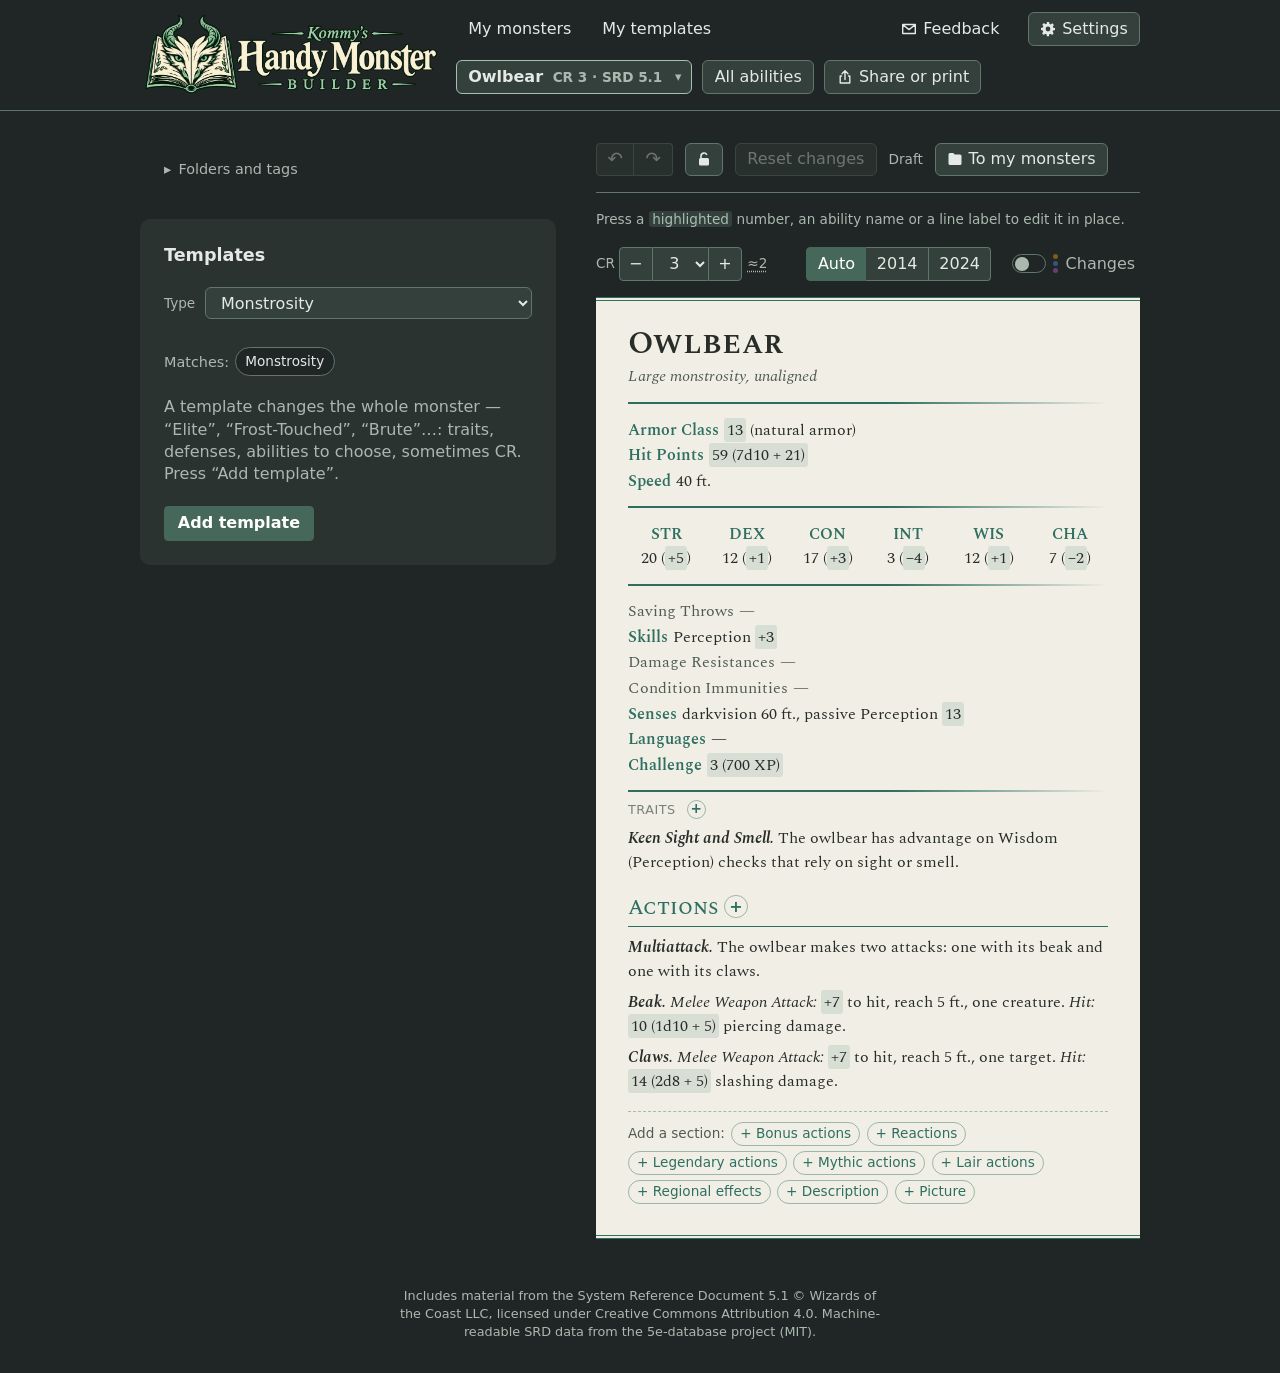
==== commit a3a7b487: "Обновление сайта" ====
--- a/5e/index.html
+++ b/5e/index.html
@@ -21,9 +21,9 @@
         document.head.appendChild(s)
       }
     </script>
-    <script type="module" crossorigin src="./assets/index-37LsuYY5.js"></script>
+    <script type="module" crossorigin src="./assets/index-DBPvr4xd.js"></script>
     <link rel="modulepreload" crossorigin href="./assets/vendor-dRfpMA0K.js">
-    <link rel="stylesheet" crossorigin href="./assets/index-6mLTybBZ.css">
+    <link rel="stylesheet" crossorigin href="./assets/index-DwvPnURa.css">
     <link rel="manifest" href="./manifest.webmanifest">
     <meta name="theme-color" content="#202625">
     <link rel="apple-touch-icon" href="./app-icons/icon-192.png">
--- a/5e/assets/index-DwvPnURa.css
+++ b/5e/assets/index-DwvPnURa.css
@@ -0,0 +1 @@
+@font-face{font-family:Spectral;font-style:normal;font-display:swap;font-weight:400;src:url(./spectral-cyrillic-ext-400-normal-B4-YHs9i.woff2) format("woff2"),url(./spectral-cyrillic-ext-400-normal--n_iQ4wr.woff) format("woff");unicode-range:U+0460-052F,U+1C80-1C8A,U+20B4,U+2DE0-2DFF,U+A640-A69F,U+FE2E-FE2F}@font-face{font-family:Spectral;font-style:normal;font-display:swap;font-weight:400;src:url(./spectral-cyrillic-400-normal-Bx9Tn3WZ.woff2) format("woff2"),url(./spectral-cyrillic-400-normal-X3p2PSzL.woff) format("woff");unicode-range:U+0301,U+0400-045F,U+0490-0491,U+04B0-04B1,U+2116}@font-face{font-family:Spectral;font-style:normal;font-display:swap;font-weight:400;src:url(./spectral-vietnamese-400-normal-C7CRHYqk.woff2) format("woff2"),url(./spectral-vietnamese-400-normal-CWkMWCzb.woff) format("woff");unicode-range:U+0102-0103,U+0110-0111,U+0128-0129,U+0168-0169,U+01A0-01A1,U+01AF-01B0,U+0300-0301,U+0303-0304,U+0308-0309,U+0323,U+0329,U+1EA0-1EF9,U+20AB}@font-face{font-family:Spectral;font-style:normal;font-display:swap;font-weight:400;src:url(./spectral-latin-ext-400-normal-XDLFwhqg.woff2) format("woff2"),url(./spectral-latin-ext-400-normal-BHbqXr-7.woff) format("woff");unicode-range:U+0100-02BA,U+02BD-02C5,U+02C7-02CC,U+02CE-02D7,U+02DD-02FF,U+0304,U+0308,U+0329,U+1D00-1DBF,U+1E00-1E9F,U+1EF2-1EFF,U+2020,U+20A0-20AB,U+20AD-20C0,U+2113,U+2C60-2C7F,U+A720-A7FF}@font-face{font-family:Spectral;font-style:normal;font-display:swap;font-weight:400;src:url(./spectral-latin-400-normal-CTVgUekv.woff2) format("woff2"),url(./spectral-latin-400-normal-D34IWA1h.woff) format("woff");unicode-range:U+0000-00FF,U+0131,U+0152-0153,U+02BB-02BC,U+02C6,U+02DA,U+02DC,U+0304,U+0308,U+0329,U+2000-206F,U+20AC,U+2122,U+2191,U+2193,U+2212,U+2215,U+FEFF,U+FFFD}@font-face{font-family:Spectral;font-style:italic;font-display:swap;font-weight:400;src:url(./spectral-cyrillic-ext-400-italic-CZOVIkJA.woff2) format("woff2"),url(./spectral-cyrillic-ext-400-italic-C6Gmo4JY.woff) format("woff");unicode-range:U+0460-052F,U+1C80-1C8A,U+20B4,U+2DE0-2DFF,U+A640-A69F,U+FE2E-FE2F}@font-face{font-family:Spectral;font-style:italic;font-display:swap;font-weight:400;src:url(./spectral-cyrillic-400-italic-C6o5RXh-.woff2) format("woff2"),url(./spectral-cyrillic-400-italic-C95RxGpc.woff) format("woff");unicode-range:U+0301,U+0400-045F,U+0490-0491,U+04B0-04B1,U+2116}@font-face{font-family:Spectral;font-style:italic;font-display:swap;font-weight:400;src:url(./spectral-vietnamese-400-italic-DO3bsfcj.woff2) format("woff2"),url(./spectral-vietnamese-400-italic-D8dhja4j.woff) format("woff");unicode-range:U+0102-0103,U+0110-0111,U+0128-0129,U+0168-0169,U+01A0-01A1,U+01AF-01B0,U+0300-0301,U+0303-0304,U+0308-0309,U+0323,U+0329,U+1EA0-1EF9,U+20AB}@font-face{font-family:Spectral;font-style:italic;font-display:swap;font-weight:400;src:url(./spectral-latin-ext-400-italic-BgTM1Mst.woff2) format("woff2"),url(./spectral-latin-ext-400-italic-BcKU4A_a.woff) format("woff");unicode-range:U+0100-02BA,U+02BD-02C5,U+02C7-02CC,U+02CE-02D7,U+02DD-02FF,U+0304,U+0308,U+0329,U+1D00-1DBF,U+1E00-1E9F,U+1EF2-1EFF,U+2020,U+20A0-20AB,U+20AD-20C0,U+2113,U+2C60-2C7F,U+A720-A7FF}@font-face{font-family:Spectral;font-style:italic;font-display:swap;font-weight:400;src:url(./spectral-latin-400-italic-CDO25mTW.woff2) format("woff2"),url(./spectral-latin-400-italic-Ds-NcNVC.woff) format("woff");unicode-range:U+0000-00FF,U+0131,U+0152-0153,U+02BB-02BC,U+02C6,U+02DA,U+02DC,U+0304,U+0308,U+0329,U+2000-206F,U+20AC,U+2122,U+2191,U+2193,U+2212,U+2215,U+FEFF,U+FFFD}@font-face{font-family:Spectral;font-style:normal;font-display:swap;font-weight:600;src:url(./spectral-cyrillic-ext-600-normal-CvRHnPuy.woff2) format("woff2"),url(./spectral-cyrillic-ext-600-normal-BVATWin6.woff) format("woff");unicode-range:U+0460-052F,U+1C80-1C8A,U+20B4,U+2DE0-2DFF,U+A640-A69F,U+FE2E-FE2F}@font-face{font-family:Spectral;font-style:normal;font-display:swap;font-weight:600;src:url(./spectral-cyrillic-600-normal-Dl75bDKp.woff2) format("woff2"),url(./spectral-cyrillic-600-normal-veT-ELBO.woff) format("woff");unicode-range:U+0301,U+0400-045F,U+0490-0491,U+04B0-04B1,U+2116}@font-face{font-family:Spectral;font-style:normal;font-display:swap;font-weight:600;src:url(./spectral-vietnamese-600-normal-ZNiwCzjU.woff2) format("woff2"),url(./spectral-vietnamese-600-normal-esmjhrFa.woff) format("woff");unicode-range:U+0102-0103,U+0110-0111,U+0128-0129,U+0168-0169,U+01A0-01A1,U+01AF-01B0,U+0300-0301,U+0303-0304,U+0308-0309,U+0323,U+0329,U+1EA0-1EF9,U+20AB}@font-face{font-family:Spectral;font-style:normal;font-display:swap;font-weight:600;src:url(./spectral-latin-ext-600-normal-DKlDBbgb.woff2) format("woff2"),url(./spectral-latin-ext-600-normal-DnKmvInL.woff) format("woff");unicode-range:U+0100-02BA,U+02BD-02C5,U+02C7-02CC,U+02CE-02D7,U+02DD-02FF,U+0304,U+0308,U+0329,U+1D00-1DBF,U+1E00-1E9F,U+1EF2-1EFF,U+2020,U+20A0-20AB,U+20AD-20C0,U+2113,U+2C60-2C7F,U+A720-A7FF}@font-face{font-family:Spectral;font-style:normal;font-display:swap;font-weight:600;src:url(./spectral-latin-600-normal-DE3OxvnQ.woff2) format("woff2"),url(./spectral-latin-600-normal-DXnQJnYb.woff) format("woff");unicode-range:U+0000-00FF,U+0131,U+0152-0153,U+02BB-02BC,U+02C6,U+02DA,U+02DC,U+0304,U+0308,U+0329,U+2000-206F,U+20AC,U+2122,U+2191,U+2193,U+2212,U+2215,U+FEFF,U+FFFD}@font-face{font-family:Spectral;font-style:italic;font-display:swap;font-weight:600;src:url(./spectral-cyrillic-ext-600-italic-BlFp-EzC.woff2) format("woff2"),url(./spectral-cyrillic-ext-600-italic-BALWFYsE.woff) format("woff");unicode-range:U+0460-052F,U+1C80-1C8A,U+20B4,U+2DE0-2DFF,U+A640-A69F,U+FE2E-FE2F}@font-face{font-family:Spectral;font-style:italic;font-display:swap;font-weight:600;src:url(./spectral-cyrillic-600-italic-DfNbJtH6.woff2) format("woff2"),url(./spectral-cyrillic-600-italic-3qoZ35Oe.woff) format("woff");unicode-range:U+0301,U+0400-045F,U+0490-0491,U+04B0-04B1,U+2116}@font-face{font-family:Spectral;font-style:italic;font-display:swap;font-weight:600;src:url(./spectral-vietnamese-600-italic-LkrugzOn.woff2) format("woff2"),url(./spectral-vietnamese-600-italic-CVwNstHI.woff) format("woff");unicode-range:U+0102-0103,U+0110-0111,U+0128-0129,U+0168-0169,U+01A0-01A1,U+01AF-01B0,U+0300-0301,U+0303-0304,U+0308-0309,U+0323,U+0329,U+1EA0-1EF9,U+20AB}@font-face{font-family:Spectral;font-style:italic;font-display:swap;font-weight:600;src:url(./spectral-latin-ext-600-italic-6mcybWBm.woff2) format("woff2"),url(./spectral-latin-ext-600-italic-BVaUeOvZ.woff) format("woff");unicode-range:U+0100-02BA,U+02BD-02C5,U+02C7-02CC,U+02CE-02D7,U+02DD-02FF,U+0304,U+0308,U+0329,U+1D00-1DBF,U+1E00-1E9F,U+1EF2-1EFF,U+2020,U+20A0-20AB,U+20AD-20C0,U+2113,U+2C60-2C7F,U+A720-A7FF}@font-face{font-family:Spectral;font-style:italic;font-display:swap;font-weight:600;src:url(./spectral-latin-600-italic-BQTRqdlx.woff2) format("woff2"),url(./spectral-latin-600-italic-BlN5wCYG.woff) format("woff");unicode-range:U+0000-00FF,U+0131,U+0152-0153,U+02BB-02BC,U+02C6,U+02DA,U+02DC,U+0304,U+0308,U+0329,U+2000-206F,U+20AC,U+2122,U+2191,U+2193,U+2212,U+2215,U+FEFF,U+FFFD}@font-face{font-family:Spectral SC;font-style:normal;font-display:swap;font-weight:500;src:url(./spectral-sc-cyrillic-ext-500-normal-DDqdkx5w.woff2) format("woff2"),url(./spectral-sc-cyrillic-ext-500-normal-DuBXqqs6.woff) format("woff");unicode-range:U+0460-052F,U+1C80-1C8A,U+20B4,U+2DE0-2DFF,U+A640-A69F,U+FE2E-FE2F}@font-face{font-family:Spectral SC;font-style:normal;font-display:swap;font-weight:500;src:url(./spectral-sc-cyrillic-500-normal-B9a3aygX.woff2) format("woff2"),url(./spectral-sc-cyrillic-500-normal-BMKSrV5h.woff) format("woff");unicode-range:U+0301,U+0400-045F,U+0490-0491,U+04B0-04B1,U+2116}@font-face{font-family:Spectral SC;font-style:normal;font-display:swap;font-weight:500;src:url(./spectral-sc-vietnamese-500-normal-Cd790y9G.woff2) format("woff2"),url(./spectral-sc-vietnamese-500-normal-DsvZaBUo.woff) format("woff");unicode-range:U+0102-0103,U+0110-0111,U+0128-0129,U+0168-0169,U+01A0-01A1,U+01AF-01B0,U+0300-0301,U+0303-0304,U+0308-0309,U+0323,U+0329,U+1EA0-1EF9,U+20AB}@font-face{font-family:Spectral SC;font-style:normal;font-display:swap;font-weight:500;src:url(./spectral-sc-latin-ext-500-normal-yZF7wNpv.woff2) format("woff2"),url(./spectral-sc-latin-ext-500-normal-C0jH0BEG.woff) format("woff");unicode-range:U+0100-02BA,U+02BD-02C5,U+02C7-02CC,U+02CE-02D7,U+02DD-02FF,U+0304,U+0308,U+0329,U+1D00-1DBF,U+1E00-1E9F,U+1EF2-1EFF,U+2020,U+20A0-20AB,U+20AD-20C0,U+2113,U+2C60-2C7F,U+A720-A7FF}@font-face{font-family:Spectral SC;font-style:normal;font-display:swap;font-weight:500;src:url(./spectral-sc-latin-500-normal-n_hpP58H.woff2) format("woff2"),url(./spectral-sc-latin-500-normal-515olefZ.woff) format("woff");unicode-range:U+0000-00FF,U+0131,U+0152-0153,U+02BB-02BC,U+02C6,U+02DA,U+02DC,U+0304,U+0308,U+0329,U+2000-206F,U+20AC,U+2122,U+2191,U+2193,U+2212,U+2215,U+FEFF,U+FFFD}@font-face{font-family:Spectral SC;font-style:normal;font-display:swap;font-weight:600;src:url(./spectral-sc-cyrillic-ext-600-normal-BkdNduNo.woff2) format("woff2"),url(./spectral-sc-cyrillic-ext-600-normal-DrmRRtmO.woff) format("woff");unicode-range:U+0460-052F,U+1C80-1C8A,U+20B4,U+2DE0-2DFF,U+A640-A69F,U+FE2E-FE2F}@font-face{font-family:Spectral SC;font-style:normal;font-display:swap;font-weight:600;src:url(./spectral-sc-cyrillic-600-normal-6YATBT3n.woff2) format("woff2"),url(./spectral-sc-cyrillic-600-normal-whBQR4zT.woff) format("woff");unicode-range:U+0301,U+0400-045F,U+0490-0491,U+04B0-04B1,U+2116}@font-face{font-family:Spectral SC;font-style:normal;font-display:swap;font-weight:600;src:url(./spectral-sc-vietnamese-600-normal-D7qou1Wm.woff2) format("woff2"),url(./spectral-sc-vietnamese-600-normal-XvG7lDjj.woff) format("woff");unicode-range:U+0102-0103,U+0110-0111,U+0128-0129,U+0168-0169,U+01A0-01A1,U+01AF-01B0,U+0300-0301,U+0303-0304,U+0308-0309,U+0323,U+0329,U+1EA0-1EF9,U+20AB}@font-face{font-family:Spectral SC;font-style:normal;font-display:swap;font-weight:600;src:url(./spectral-sc-latin-ext-600-normal-CZYgRBBr.woff2) format("woff2"),url(./spectral-sc-latin-ext-600-normal-CiU-L5sJ.woff) format("woff");unicode-range:U+0100-02BA,U+02BD-02C5,U+02C7-02CC,U+02CE-02D7,U+02DD-02FF,U+0304,U+0308,U+0329,U+1D00-1DBF,U+1E00-1E9F,U+1EF2-1EFF,U+2020,U+20A0-20AB,U+20AD-20C0,U+2113,U+2C60-2C7F,U+A720-A7FF}@font-face{font-family:Spectral SC;font-style:normal;font-display:swap;font-weight:600;src:url(./spectral-sc-latin-600-normal-C1ATqKKY.woff2) format("woff2"),url(./spectral-sc-latin-600-normal-BTaBpzVB.woff) format("woff");unicode-range:U+0000-00FF,U+0131,U+0152-0153,U+02BB-02BC,U+02C6,U+02DA,U+02DC,U+0304,U+0308,U+0329,U+2000-206F,U+20AC,U+2122,U+2191,U+2193,U+2212,U+2215,U+FEFF,U+FFFD}@font-face{font-family:KHMB Segoe UI;src:local("Segoe UI");font-style:normal;font-weight:400 500;ascent-override:100%;descent-override:33.0078125%;line-gap-override:0%}@font-face{font-family:KHMB Segoe UI;src:local("Segoe UI Semibold");font-style:normal;font-weight:600;ascent-override:100%;descent-override:33.0078125%;line-gap-override:0%}@font-face{font-family:KHMB Segoe UI;src:local("Segoe UI Bold");font-style:normal;font-weight:700 900;ascent-override:100%;descent-override:33.0078125%;line-gap-override:0%}:root{--desk: #202625;--desk-panel: #2A3330;--desk-raised: #34403B;--desk-line: #61756A;--desk-text: #E5E9E5;--desk-muted: #ABB8B0;--paper: #F1EFE5;--ink: #282D29;--ink-soft: #505C53;--patina: #2F6F62;--accent-light: #A7BFB2;--accent: #45685B;--accent-tint: rgba(69, 104, 91, .18);--patina-tint: rgba(47, 111, 98, .13);--amber: #E5BA71;--font-ui: "KHMB Segoe UI", "Segoe UI", system-ui, -apple-system, BlinkMacSystemFont, Arial, sans-serif;--font-sheet: "Spectral", Georgia, "Times New Roman", serif;--font-sheet-caps: "Spectral SC", "Spectral", Georgia, serif}*{box-sizing:border-box}html,body{margin:0}body{background:var(--desk);color:var(--desk-text);font-family:var(--font-ui);font-size:1rem;line-height:1.4}.visually-hidden{position:absolute;width:1px;height:1px;overflow:hidden;clip:rect(0 0 0 0);white-space:nowrap}:focus-visible{outline:2px solid var(--accent-light);outline-offset:2px}.toolbar{display:flex;flex-wrap:wrap;align-items:flex-end;gap:.9rem 1.25rem;padding:1rem 1.5rem;border-bottom:1px solid var(--desk-line)}.toolbar-group{display:grid;gap:.3rem;padding-left:1.25rem;border-left:1px solid var(--desk-line)}.toolbar-group-items{display:flex;flex-wrap:wrap;align-items:center;gap:.4rem}.toolbar-group-items>*{position:relative}.toolbar-settings{align-self:flex-end}.toolbar.is-stacked .app-title{flex-basis:100%}.toolbar.is-stacked .toolbar-group:first-of-type{padding-left:0;border-left:0}.toolbar.is-stacked .toolbar-settings,.toolbar.is-stacked .toolbar-feedback{margin-left:auto}.toolbar.is-stacked .toolbar-feedback+.toolbar-settings{margin-left:0}.toolbar.is-wrapped .toolbar-group{padding-left:0;border-left:0}@media(max-width:62rem){.toolbar{gap:.8rem 1rem;padding:.8rem 1rem}.toolbar-group{padding-left:0;border-left:0}}.app-title{margin:0 auto 0 0;align-self:center;font-family:var(--font-sheet-caps);font-weight:600;font-size:1.35rem;letter-spacing:.02em;color:var(--desk-text)}.field{display:flex;flex-direction:column;gap:.3rem}.field-label{font-size:.85rem;color:var(--desk-muted)}.field-row{display:flex;align-items:center;gap:.75rem}select,:is(.toolbar,.sheet-tools,.donor-tabs,.phone-tabs) button{font:inherit;color:var(--desk-text);background:var(--desk-raised);border:1px solid var(--desk-line);border-radius:4px;height:2.1rem;padding:0 .7rem}:is(.toolbar,.sheet-tools,.donor-tabs,.phone-tabs) button{cursor:pointer}:is(.toolbar,.sheet-tools) button:disabled{opacity:.4;cursor:default}.stepper{display:flex}.stepper button{width:2.1rem;padding:0;font-size:1.1rem}.stepper button:first-child{border-radius:4px 0 0 4px}.stepper button:last-child{border-radius:0 4px 4px 0}.stepper select{border-radius:0;border-left:0;border-right:0;min-width:4.2rem;text-align:center}.segmented{display:flex}.segmented button{border-radius:0}.segmented button+button{border-left:0}.segmented button:first-child{border-radius:4px 0 0 4px}.segmented button:last-child{border-radius:0 4px 4px 0}.segmented button[aria-checked=true]{background:var(--accent);border-color:var(--accent);color:#fff}:is(.toolbar,.sheet-tools) .link{height:auto;padding:0;border:0;background:none;color:var(--desk-muted);text-decoration:underline;text-underline-offset:.2em}:is(.toolbar,.sheet-tools) .link:hover{color:var(--desk-text)}:is(.toolbar,.sheet-tools) .link.is-hidden{visibility:hidden}.workspace{display:grid;grid-template-columns:minmax(17rem,26rem) 34rem;grid-template-areas:"templates sheet";justify-content:center;align-items:start;gap:2rem;padding:2.5rem 1.5rem 3rem}.workspace-templates{grid-area:templates}.workspace-sheet{grid-area:sheet}.sheet-column{display:grid;gap:1rem;min-width:0}@media(max-width:56rem){.workspace{grid-template-columns:minmax(0,34rem);grid-template-areas:"templates" "sheet"}}.workspace--single{grid-template-columns:minmax(0,44rem);grid-template-areas:"sheet"}.empty-state{display:grid;gap:.6rem;justify-items:start;padding:1.2rem 1.4rem;background:var(--desk-panel);border:1px dashed var(--desk-line);border-radius:6px}.empty-state .panel-title,.empty-state .panel-note{margin:0}.empty-state button{font:inherit;color:var(--desk-text);background:var(--desk);border:1px solid var(--desk-line);border-radius:4px;min-height:2.2rem;padding:0 .8rem;cursor:pointer}.empty-state button.button-primary{color:#fff;background:var(--accent);border-color:var(--accent)}.sheet-tools{display:flex;flex-wrap:wrap;align-items:center;gap:.5rem .75rem}.sheet-tools-cr{display:flex;align-items:center;gap:.5rem;margin-left:auto}.sheet-tools .link{white-space:nowrap}.hint{margin:0;font-size:.9rem;color:var(--desk-muted)}.hint-sample{padding:0 .25em;border-radius:3px;background:#2f6f6259;color:var(--desk-text)}.warnings{padding:.75rem 1rem;border-left:3px solid var(--amber);background:#c98a1b1a}.warnings ul{margin:0;padding-left:1.1rem}.credits{max-width:34rem;margin:0 auto;padding:0 1.5rem 2rem;font-size:.8rem;color:var(--desk-muted);text-align:center}.templates{display:grid;gap:.9rem;padding:1.1rem 1.2rem 1.25rem;background:var(--desk-raised);border:1px solid var(--desk-line);border-radius:6px}.panel-title{margin:0;font-size:1.15rem;font-weight:600}.panel-note{margin:0;color:var(--desk-muted)}.templates button,.dialog button:not(:where(.sb *)),.panel-input{font:inherit;color:var(--desk-text);background:var(--desk);border:1px solid var(--desk-line);border-radius:4px;min-height:2.2rem;padding:0 .8rem;cursor:pointer}.templates button:hover:not(:disabled),.dialog button:hover:not(:disabled):not(:where(.sb *)){border-color:var(--accent)}.templates button:disabled{opacity:.4;cursor:default}.panel-button{justify-self:start}.panel-input{width:100%;cursor:text}.templates .text-button{min-height:0;padding:0;border:0;background:none;color:var(--desk-muted);text-decoration:underline;text-underline-offset:.2em}.templates .text-button:hover{color:var(--desk-text)}summary{list-style:none;cursor:pointer}summary::-webkit-details-marker{display:none}summary:before{content:"▸";display:inline-block;flex:none;width:1em;color:var(--desk-muted);transition:transform .15s}details[open]>summary:before{transform:rotate(90deg)}.dialog-backdrop{position:fixed;top:0;right:0;bottom:0;left:0;display:grid;place-items:center;padding:1.5rem;background:#0a0d13a6;z-index:10}.dialog{width:min(28rem,100%);padding:1.4rem 1.5rem 1.5rem;background:var(--desk-raised);border:1px solid var(--desk-line);border-top:1px solid var(--desk-line);border-radius:6px}.dialog-title{margin:0;font-size:1.2rem;font-weight:600}.dialog-text{margin:.5rem 0 1rem;color:var(--desk-muted)}.dialog-options{display:grid;gap:.5rem;margin:0 0 1.2rem;padding:0;border:0}.dialog-option{display:flex;gap:.6rem;align-items:center;padding:.55rem .7rem;background:var(--desk);border-radius:4px;cursor:pointer}.dialog-option input{accent-color:var(--accent)}.dialog-option strong{color:#fff;font-weight:600}.toolbar .monster-picker-button{min-width:13rem;text-align:left}.monster-picker-cr{margin-left:.25rem;font-size:.85rem;color:var(--desk-muted)}.toolbar .monster-picker-button{position:relative;padding-right:1.8rem}.monster-picker-caret{position:absolute;right:.6rem;top:50%;transform:translateY(-50%);font-size:.8rem;color:var(--desk-muted)}.monster-picker-panel{position:absolute;top:calc(100% + .4rem);left:0;z-index:5;display:grid;gap:.6rem;width:min(30rem,calc(100vw - 2rem));padding:.9rem;background:var(--desk-raised);border:1px solid var(--desk-line);border-radius:6px;box-shadow:0 12px 32px #05080e8c}.monster-picker-panel .panel-input,.monster-picker-panel select{font:inherit;color:var(--desk-text);background:var(--desk);border:1px solid var(--desk-line);border-radius:4px;min-height:2.1rem;padding:0 .6rem}.monster-picker-panel .panel-input{width:100%}.monster-count{margin:0;font-size:.85rem;color:var(--desk-muted)}.hint--warning{color:var(--amber)}.ability-picker-head{display:flex;justify-content:space-between;align-items:center;gap:1rem}.ability-picker-head .dialog-title{flex:1}.filter-row{display:flex;flex-wrap:wrap;gap:.35rem}.filter-row select{flex:1 1 6.5rem;width:auto;min-width:0;cursor:pointer;text-overflow:ellipsis;font-size:.85rem;padding:0 .15rem 0 .35rem}.filter-row select.is-cr{flex:1 1 4.5rem}.filter-row select.is-wide{flex:1 1 10rem}.found-row{display:flex;flex-wrap:wrap;align-items:baseline;gap:.2rem .6rem}.dialog .sort-link{margin-left:auto;width:auto;height:auto;min-height:0;padding:0;border:0;background:none;font:inherit;white-space:nowrap;color:var(--desk-muted);text-decoration:underline;text-underline-offset:.2em;cursor:pointer}.dialog select.sort-link{text-align:right}.dialog .sort-link:hover{color:var(--desk-text)}body button.info-tip{display:inline-flex;align-items:center;justify-content:center;margin:0 0 0 .25rem;padding:0 .15rem;font:.95rem/1 var(--font-ui);color:var(--desk-muted);background:none;border:0;cursor:help;vertical-align:baseline}body button.info-tip:hover,body button.info-tip:focus-visible{color:var(--desk-text)}body button.info-tip--touch{display:none}@media(hover:none),(max-width:48rem){body button.info-tip--touch{display:inline-flex}}:is(.dialog,.templates,.toolbar) button.button-primary:not(:disabled){color:#fff;background:var(--accent);border-color:var(--accent)}:is(.dialog,.templates,.toolbar) button.button-primary:hover:not(:disabled){background:#3a8476;border-color:#3a8476}.new-version{position:fixed;z-index:300;left:50%;bottom:1rem;transform:translate(-50%);display:flex;flex-wrap:wrap;align-items:center;gap:.5rem 1rem;width:max-content;max-width:calc(100vw - 2rem);padding:.7rem .9rem .7rem 1.1rem;color:var(--desk-text);background:var(--desk-raised);border:1px solid var(--amber);border-radius:6px;box-shadow:0 6px 24px #00000073}.new-version button{min-height:2.2rem;padding:0 .9rem;color:var(--desk-text);background:var(--desk);border:1px solid var(--desk-line);border-radius:4px;cursor:pointer}@media(max-width:48rem){.new-version button{min-height:44px}}.toolbar-feedback{align-self:flex-end;display:inline-flex;align-items:center;gap:.4rem}.toolbar-feedback svg{width:1rem;height:1rem}.save-short{display:none}@media(max-width:48rem){.save-long{display:none}.save-short{display:inline}}.dialog.feedback-dialog{width:min(32rem,100%);display:grid;gap:.8rem}.feedback-dialog .dialog-text{margin:0}.feedback-types{display:grid;grid-template-columns:1fr 1fr;gap:.5rem}.feedback-link{display:flex;align-items:center;justify-content:center;min-height:2.6rem;padding:.3rem .8rem;text-align:center;color:var(--desk-text);text-decoration:none;background:var(--desk);border:1px solid var(--desk-line);border-radius:4px}.feedback-link:hover{border-color:var(--accent)}.feedback-section{display:grid;gap:.4rem}.feedback-section>.sources-subtitle{margin:0}.feedback-section>.panel-button{justify-self:stretch}.feedback-row{display:flex;flex-wrap:wrap;align-items:center;gap:.4rem .8rem}.feedback-dialog a:not(.feedback-link){color:#8fd0b8}.feedback-version{font-size:.82rem}.desc-edit{display:grid;gap:.45rem;margin-top:.4rem;font-family:var(--font-ui, inherit)}.desc-edit-text{width:100%;min-height:7rem;padding:.4rem .5rem;resize:vertical;overflow:hidden;font:inherit;font-size:.95rem;line-height:1.5;color:inherit;background:#ffffff8c;border:1px solid var(--line, #b9b2a3);border-radius:4px}.desc-edit-text:focus{outline:none;border-color:var(--accent)}.desc-edit-note{margin:0;font-size:.82rem;color:var(--ink-soft)}.desc-edit-buttons{display:flex;flex-wrap:wrap;gap:.4rem}.desc-edit-revert{margin-left:auto}.dialog.backup-dialog{width:min(34rem,100%);display:grid;gap:.9rem}.backup-dialog .dialog-text,.backup-dialog .panel-note{margin:0}.backup-dialog .feedback-section+.feedback-section{padding-top:.8rem;border-top:1px solid var(--desk-line)}.sheet-with-picture{position:relative;display:grid;gap:.75rem;min-width:0}.monster-picture{order:-1;display:flex;flex-wrap:wrap;align-items:center;gap:.4rem;border-radius:6px;outline-offset:4px}.monster-picture.is-over{outline:2px dashed var(--accent)}.monster-picture.is-hidden{display:none}.monster-picture-body{display:contents}.monster-picture-open{display:none;padding:0;border:0;background:none;cursor:zoom-in;max-width:100%;line-height:0}.monster-picture-open img{display:block;height:auto;width:100%!important;border-radius:6px;box-shadow:0 2px 10px #00000059}.monster-picture-actions{display:flex;flex-wrap:wrap;gap:.4rem}.monster-picture-button,.monster-picture-add{font:inherit;font-size:.9rem;color:var(--desk-text);background:var(--desk);border:1px solid var(--desk-line);border-radius:4px;min-height:2rem;padding:0 .7rem;cursor:pointer}.monster-picture-add{color:var(--desk-muted);border-style:dashed}:is(.monster-picture-button,.monster-picture-add):hover:not(:disabled){color:var(--desk-text);border-color:var(--accent)}.monster-picture-error{margin:0;flex-basis:100%;font-size:.9rem;color:var(--amber)}@media(min-width:90rem){.workspace:not(.has-donor):not(.pf2-workspace):has(.monster-picture.is-filled){padding-right:24.5rem}.workspace:not(.has-donor):not(.pf2-workspace) .monster-picture.is-filled{order:0;display:block;position:absolute;top:0;bottom:0;left:calc(100% + 2rem);width:21rem}.workspace:not(.has-donor):not(.pf2-workspace) .monster-picture.is-filled .monster-picture-body{display:block;position:sticky;top:1rem}.workspace:not(.has-donor):not(.pf2-workspace) .monster-picture.is-filled .monster-picture-open{display:block}.workspace:not(.has-donor):not(.pf2-workspace) .monster-picture.is-filled .monster-picture-actions{margin-top:.5rem}}@media(max-width:48rem){:is(.monster-picture-button,.monster-picture-add){min-height:2.75rem}}.picture-view{position:fixed;top:0;right:0;bottom:0;left:0;z-index:300;display:grid;place-items:center;padding:1rem;background:#000000eb;cursor:zoom-out}.picture-view img{max-width:100%;max-height:calc(100vh - 2rem);max-height:calc(100dvh - 2rem);object-fit:contain}.picture-view-close{position:fixed;top:.75rem;right:.75rem;font:inherit;color:#fff;background:#00000080;border:1px solid rgb(255 255 255 / .4);border-radius:4px;min-height:2.4rem;padding:0 .9rem;cursor:pointer}.sheet-picture{display:flex;justify-content:center;margin:0 0 1rem;break-inside:avoid}.sheet-picture img{display:block;height:auto;max-width:100%;border-radius:4px}.output-sheet:has(>.sheet-single.has-picture){width:58rem}.output-sheet--columns:has(>.sheet-single.has-picture){width:78rem}.sheet-single.has-picture{display:grid;grid-template-columns:minmax(0,1fr) 20rem;gap:1rem;align-items:start;padding-right:1rem}.sheet-single.has-picture>.sheet-picture{order:2;margin:1rem 0}.sheet-single.has-picture>.sheet-picture img{width:100%!important}@media print{.output-sheet:has(>.sheet-single.has-picture){width:auto}.output-sheet--columns:has(>.sheet-single.has-picture){width:56rem}.sheet-single.has-picture{display:block;padding-right:0}.sheet-single.has-picture>.sheet-picture{margin:0 0 1rem}.sheet-single.has-picture>.sheet-picture img{width:auto}}@media print{.picture-view{display:none}}.backup-remind{display:flex;flex-wrap:wrap;align-items:center;gap:.5rem .75rem;margin:0;padding:.6rem .8rem;border:1px solid var(--desk-line);border-left:3px solid var(--amber);border-radius:.4rem;font-size:.92rem}.backup-remind>span{flex:1 1 16rem}.update-notice{max-width:62rem;margin:.75rem auto 0;width:calc(100% - 2rem)}.update-notice button{font:inherit;color:var(--desk-text);background:var(--desk);border:1px solid var(--desk-line);border-radius:4px;min-height:2.2rem;padding:0 .8rem;cursor:pointer}.update-notice button:hover{border-color:var(--accent)}.update-notice button.button-primary{color:#fff;background:var(--accent);border-color:var(--accent)}.dialog.saved-dialog:has(>.backup-remind){grid-template-rows:auto auto minmax(0,1fr) auto}.settings-button{position:relative}.settings-dot{position:absolute;top:-.2rem;right:-.2rem;width:.6rem;height:.6rem;border-radius:50%;background:var(--amber);box-shadow:0 0 0 2px var(--desk, #1f2726)}.settings-backup-note{text-align:right}.dialog.markdown-import{width:min(72rem,100%);height:calc(100vh - 3rem);display:grid;grid-template-rows:auto minmax(0,1fr) auto;gap:.8rem;overflow:hidden}.markdown-import-body{display:grid;grid-template-columns:minmax(0,1fr) minmax(0,36rem);gap:1rem;min-height:0}.markdown-import-side{display:grid;grid-template-rows:auto minmax(8rem,1fr) auto;gap:.6rem;min-height:0}.markdown-import .panel-note{margin:0}.dialog .markdown-import-text{width:100%;height:100%;min-height:8rem;padding:.6rem .7rem;resize:none;font:.85rem/1.45 ui-monospace,SFMono-Regular,Menlo,Consolas,monospace;cursor:text;white-space:pre;overflow:auto}.markdown-import-edition{display:flex;flex-wrap:wrap;align-items:center;gap:.5rem .75rem}.markdown-import-preview{display:grid;gap:.6rem;align-content:start;min-height:0;overflow-y:auto;padding-right:.25rem}.markdown-import-list{display:flex;flex-wrap:wrap;gap:.35rem}.dialog .markdown-import-chip{min-height:1.9rem;font-size:.9rem;border-radius:999px}.dialog .markdown-import-chip[aria-checked=true]{color:#fff;background:var(--accent);border-color:var(--accent)}.dialog .markdown-import-chip.has-notes:not([aria-checked=true]){border-color:var(--amber)}.markdown-import-unknown ul{margin:.3rem 0 0;padding-left:1.1rem;font:.82rem/1.4 ui-monospace,SFMono-Regular,Menlo,Consolas,monospace;color:var(--desk-muted);max-height:7rem;overflow-y:auto}.markdown-import-unknown li{overflow-wrap:anywhere}.markdown-import-foot{display:flex;flex-wrap:wrap;gap:.5rem}@media(max-width:56rem){.dialog.markdown-import{display:flex;flex-direction:column;overflow-y:auto}.markdown-import-body{display:flex;flex-direction:column;min-height:auto}.markdown-import-side{display:flex;flex-direction:column}.dialog .markdown-import-text{height:12rem}.markdown-import-preview{overflow:visible}}.dialog.new-monster-dialog{width:min(28rem,100%);display:grid;gap:.9rem}.new-monster-dialog .panel-note{margin:0}.new-monster-fields{display:grid;grid-template-columns:1fr auto;gap:.75rem;align-items:end}.new-monster-fields label{display:grid;gap:.25rem}.browse-new{justify-self:start}.settings-version{margin:.2rem 0 0;font-size:.82rem;color:var(--desk-muted)}.tap-tip{position:fixed;z-index:200;max-width:min(20rem,calc(100vw - 1rem));padding:.5rem .7rem;font:.9rem/1.35 var(--font-ui);color:var(--desk-text);background:var(--desk-raised, #1f2430);border:1px solid var(--desk-line, rgba(255, 255, 255, .18));border-radius:6px;box-shadow:0 6px 20px #00000059;white-space:pre-line}.text-link{color:var(--accent-light);text-decoration:underline;text-underline-offset:.15em}.text-link:hover{color:#b8e6da}.templates .chip[aria-pressed=true]{background:var(--accent);border-color:var(--accent);color:#fff}.item-chip{display:inline-flex;align-items:center;gap:.15rem;min-height:1.6rem;padding:0 .2rem 0 .55rem;border:1px solid var(--desk-line);border-radius:999px;background:var(--desk);font-size:.82rem;color:var(--desk-text)}.templates .item-chip-remove{min-height:1.3rem;height:1.3rem;width:1.3rem;padding:0;border:0;border-radius:999px;background:none;color:var(--desk-muted);font-size:.95rem;line-height:1}.templates .item-chip-remove:hover:not(:disabled){color:#fff;background:var(--desk-raised)}.templates button.item-chip.is-off{min-height:1.6rem;padding:0 .55rem;color:var(--desk-muted);text-decoration:line-through;border-style:dashed}.templates .chip{min-height:1.8rem;padding:0 .6rem;border-radius:999px;font-size:.85rem}.pool-meta{font-weight:400;font-size:.85rem;color:var(--desk-muted)}.save-tags-summary{cursor:pointer;font-size:.9rem;color:var(--desk-muted)}.save-panel[open] .save-tags-summary{margin-bottom:.5rem}.save-menu{position:relative;display:inline-flex}.sheet-tools .save-menu-button{display:inline-flex;align-items:center;gap:.35rem}.save-menu-button svg{width:1rem;height:1rem;flex:none}.save-mark{font-size:.8rem;color:var(--accent-light)}.save-mark.is-failed{color:#e0a24a;font-weight:700}.save-menu-panel{left:auto;right:0;width:min(22rem,calc(100vw - 2rem))}@media(max-width:48rem){.save-menu-panel{position:fixed;left:1rem;right:1rem;width:auto}}.save-panel{display:block;padding:.65rem 1.2rem}.save-tags{display:grid;gap:.3rem}.tag-input{display:flex;flex-wrap:wrap;align-items:center;gap:.3rem}.tag{display:inline-flex;align-items:center;gap:.25rem;padding:.1rem .15rem .1rem .55rem;font-size:.85rem;color:var(--desk-text);background:var(--accent-tint);border:1px solid var(--accent);border-radius:999px}.tag-input .tag-remove{min-height:0;width:1.3rem;height:1.3rem;padding:0;line-height:1;color:var(--desk-muted);background:none;border:0;border-radius:999px}.tag-input .tag-remove:hover{color:#fff;background:#ffffff1a}.tag-field-wrap{position:relative;display:flex;flex:1 1 7rem;min-width:7rem}.tag-suggest{position:absolute;top:calc(100% + .25rem);left:0;right:0;z-index:20;max-height:13rem;margin:0;padding:.25rem;overflow-y:auto;list-style:none;background:var(--desk-raised);border:1px solid var(--desk-line);border-radius:6px;box-shadow:0 12px 32px #05080e8c}.tag-suggest-item{padding:.35rem .55rem;font-size:.9rem;color:var(--desk-text);border-radius:4px;cursor:pointer;overflow-wrap:anywhere}.tag-suggest-item.is-active{color:#fff;background:var(--accent)}@media(hover:none){.tag-suggest-item{padding:.6rem}}.tag-input .tag-field{flex:1 1 7rem;min-width:7rem;min-height:1.8rem;padding:0 .5rem;font:inherit;font-size:.9rem;color:var(--desk-text);background:var(--desk);border:1px solid var(--desk-line);border-radius:4px}.dialog.saved-dialog{width:min(80rem,100%);height:calc(100vh - 3rem);display:grid;grid-template-rows:auto minmax(0,1fr) auto;gap:.8rem;overflow:hidden}.saved-row[draggable=true]{cursor:grab}.saved-row.is-dragged{opacity:.55}.folder-input .tag{border-radius:4px;border-color:var(--amber);background:#d6a34f24}.saved-labels-title{font-size:.8rem;color:var(--desk-muted)}.saved-side{display:flex;flex-direction:column;gap:.6rem;min-height:0}.saved-filters{display:grid;gap:.5rem}.saved-list{flex:1;display:grid;align-content:start;gap:.4rem;margin:0;padding:0;list-style:none;overflow-y:auto;min-height:0}.saved-row{display:grid;grid-template-columns:auto minmax(0,1fr);align-items:start;gap:.55rem;padding:.5rem .6rem;background:var(--desk);border:1px solid transparent;border-radius:4px}.saved-row.is-checked{background:#2f6f622e}.saved-row.is-focused{border-color:var(--accent)}.dialog .saved-row-main{display:grid;gap:.2rem;min-height:0;padding:0;text-align:left;color:inherit;background:none;border:0;cursor:pointer}.saved-row-head{display:flex;align-items:baseline;gap:.6rem}.saved-name{font-family:var(--font-sheet-caps);font-size:1.05rem;font-weight:600;color:#fff}.dialog .saved-row-main:hover .saved-name{text-decoration:underline;text-underline-offset:.15em}.saved-original{margin-left:.45em;font-family:var(--font-ui);font-size:.8rem;font-weight:400;color:var(--desk-muted);text-transform:none}.saved-meta{font-size:.82rem;color:var(--desk-muted)}.saved-preview{display:grid;grid-template-rows:auto minmax(0,1fr);gap:.6rem;min-height:0}.saved-preview-head{display:grid;gap:.5rem}.saved-preview-actions{display:flex;flex-wrap:wrap;align-items:center;gap:.45rem}.saved-sheet{overflow-y:auto;min-height:0;border-radius:4px}.saved-preview-empty{align-self:start}.dialog .saved-back{display:none;justify-self:start}.saved-confirm{display:flex;flex-wrap:wrap;align-items:center;gap:.5rem;font-size:.9rem;color:#f0b3a8}.dialog .danger-button{border-color:#c96b5c;color:#f0b3a8}.dialog .danger-button:hover{background:#c96b5c26}.browse-body{display:grid;grid-template-columns:minmax(18rem,26rem) minmax(0,1fr);gap:1.2rem;min-height:0}.browse-row{grid-template-columns:minmax(0,1fr)}@media(max-width:48rem){.dialog-backdrop:has(.saved-dialog){padding:.5rem}.dialog.saved-dialog{height:calc(100vh - 1rem);padding:1rem}.saved-dialog:not(.is-preview) .saved-preview{display:none}.saved-dialog.is-preview .saved-side{display:none}.browse-body{grid-template-columns:minmax(0,1fr)}.dialog .saved-back{display:inline-block}}.history-buttons{display:flex}.history-buttons button:first-child{border-radius:4px 0 0 4px}.history-buttons button:last-child{border-radius:0 4px 4px 0;border-left:0}:is(.toolbar,.sheet-tools) .history-buttons button{width:2.4rem;padding:0;font-size:1.15rem}:is(.toolbar,.sheet-tools) .toolbar-lock{display:inline-flex;align-items:center;justify-content:center;width:2.4rem;padding:0}:is(.toolbar,.sheet-tools) .toolbar-lock svg{width:1rem;height:1rem}:is(.toolbar,.sheet-tools) .toolbar-lock.is-on{color:#fff;background:var(--accent);border-color:var(--accent)}@media print{@page{margin:12mm}html,body{background:#fff}#app>:not(.output-sheet){display:none!important}}.sources-parsing{margin:0;font-size:.9rem;color:var(--desk-text)}.sources-total{display:flex;flex-wrap:wrap;align-items:center;justify-content:space-between;gap:.5rem;font-size:.9rem;color:var(--desk-muted)}.dialog.saved-dialog.sources-dialog{display:flex;flex-direction:column}.sources-dialog>.saved-list{flex:1 1 auto}.books-list{display:grid;gap:.35rem}.book-row{display:grid;gap:.15rem;padding:.45rem .7rem;background:var(--desk);border:1px solid var(--desk-line);border-radius:4px}.book-row.is-off{opacity:.6}.book-head{display:flex;align-items:center;gap:.6rem}.dialog .book-name{flex:1;min-width:0;min-height:1.8rem;padding:0;border:0;background:none;text-align:left;color:var(--desk-text);overflow-wrap:break-word}.dialog span.book-name{display:inline-flex;align-items:center;gap:.3rem}.drop-zone{display:grid;justify-items:center;gap:.6rem;padding:1.4rem 1rem;flex:none;border:2px dashed var(--desk-line);border-radius:6px;text-align:center;color:var(--desk-muted)}.drop-zone p{margin:0}.drop-zone.is-over{border-color:var(--accent);background:#45685b1f;color:var(--desk-text)}.sources-subtitle{margin:.4rem 0 0;font-size:.95rem;font-weight:600;flex:none}.sources-buttons{display:flex;flex-wrap:wrap;gap:.5rem}.settings-menu{position:relative}.settings-button{display:inline-flex;align-items:center;gap:.4rem}.settings-button svg{width:1rem;height:1rem}.settings-panel{left:auto;right:0;width:min(18rem,calc(100vw - 2rem))}.settings-row{display:flex;align-items:center;justify-content:space-between;gap:.8rem}.workspace.has-donor{grid-template-columns:minmax(17rem,26rem) 34rem 34rem;grid-template-areas:"templates sheet donor"}@media(max-width:100rem){.workspace.has-donor{grid-template-columns:34rem 34rem;grid-template-areas:"templates templates" "sheet donor"}}@media(max-width:75rem){.workspace.has-donor{grid-template-columns:minmax(0,34rem);grid-template-areas:"templates" "tabs" "sheet";row-gap:1.25rem}}.toolbar-more{display:contents}.toolbar-more-head,.toolbar-phone-only,.toolbar-menu-toggle{display:none}@media(max-width:48rem){.toolbar{flex-wrap:nowrap;align-items:center;gap:.5rem;padding:.5rem .75rem}.app-title,.toolbar-wide-only{display:none}.toolbar>.toolbar-group{flex:1;min-width:0}.toolbar>.toolbar-group .toolbar-group-label{display:none}.toolbar>.toolbar-group .toolbar-group-items{flex-wrap:nowrap}.toolbar>.toolbar-group .toolbar-group-items>*{flex:1;min-width:0}.toolbar .monster-picker-button{display:flex;align-items:center;min-height:2.75rem}.toolbar .toolbar-menu-toggle{display:inline-flex;flex:none;align-items:center;justify-content:center;width:2.75rem;min-height:2.75rem;padding:0;font-size:1.3rem;text-align:center}.toolbar-more:not(.is-open){display:none}.toolbar-more.is-open{position:fixed;top:0;right:0;bottom:0;left:0;z-index:9;display:flex;flex-direction:column;gap:1.25rem;padding:0 1rem 2rem;overflow-y:auto;background:var(--desk)}.toolbar-more-head{position:sticky;top:0;z-index:1;display:flex;align-items:center;justify-content:space-between;gap:1rem;margin:0 -1rem;padding:.5rem 1rem;background:var(--desk);border-bottom:1px solid var(--desk-line)}.toolbar-more-title{font-family:var(--font-sheet-caps);font-weight:600;font-size:1.05rem;color:var(--desk-text)}.toolbar .toolbar-more-head button{width:auto;min-height:2.75rem}.toolbar-more .toolbar-phone-only{display:grid}.toolbar-more .toolbar-group{padding-left:0;border-left:0}.toolbar-more .toolbar-group-items{gap:.5rem}.toolbar-more .toolbar-group-items>button,.toolbar-more .segmented button{min-height:2.75rem}.toolbar-more .toolbar-settings{margin-left:0;align-self:flex-start}.toolbar-more .toolbar-feedback{order:1;margin-left:0;align-self:flex-start;min-height:2.75rem}.feedback-types{grid-template-columns:1fr}.feedback-link,.feedback-row button{min-height:2.75rem}.workspace,.workspace.has-donor{display:flex;flex-direction:column;gap:.75rem;padding:.75rem .75rem 2rem}.workspace>*{min-width:0}.workspace-sheet{grid-template-columns:minmax(0,1fr)}.workspace{align-items:stretch}.workspace:not(.tab-templates) .workspace-templates{display:none}.workspace.tab-templates .workspace-sheet{display:none}.sheet-tools{position:sticky;top:0;z-index:4;flex-wrap:nowrap;gap:.35rem;margin:0 -.75rem;padding:.35rem .75rem;background:var(--desk);border-bottom:1px solid var(--desk-line)}.sheet-hint{display:none}.sheet-tools button,.sheet-tools select{min-height:2.75rem}.sheet-tools .history-buttons button,.sheet-tools .toolbar-lock,.sheet-tools .stepper button{width:2.75rem}.sheet-tools .stepper select{min-width:3.4rem}.sheet-tools-cr{gap:.25rem}.sheet-tools-cr .field-label{display:none}.sheet-tools .history-buttons,.sheet-tools .toolbar-lock,.sheet-tools-cr{flex:none}.sheet-tools .link.is-hidden{display:none}.sheet-tools .link{min-height:2.75rem;padding:0 .2rem}}@media(max-width:48rem){.dialog-backdrop,.dialog-backdrop:has(.saved-dialog){padding:0;place-items:stretch}.dialog,.dialog.saved-dialog{width:100%;max-width:none;height:100vh;height:100dvh;max-height:none;border:0;border-radius:0;padding:0 1rem .75rem}.dialog:not(.saved-dialog):not(.ability-picker){display:flex;flex-direction:column;gap:.75rem;overflow-y:auto}.dialog>.ability-picker-head,.dialog>.dialog-title:first-child{position:sticky;top:0;z-index:2;margin:0 -1rem;padding:.5rem 1rem;min-height:3.5rem;background:var(--desk-raised);border-bottom:1px solid var(--desk-line)}.dialog>.dialog-title:first-child{display:flex;align-items:center}.dialog>.ability-picker-head button{min-height:2.75rem}.dialog>.panel-button:last-child{position:sticky;bottom:0;margin-top:auto;min-height:2.75rem}.filter-row select,.dialog .sort-link{min-height:2.75rem}.toolbar-more .settings-panel{position:static;width:100%;margin-top:.4rem}}@media(max-width:48rem){:is(button,select,summary,input:not([type=checkbox],[type=radio],[type=range],[type=file],.visually-hidden)):not(.sb-plain-editable,.sb-editable,.sb-ref,.sb-spell,.sb-drag,.sb-add,.sb-item-marker){min-height:2.75rem}button:not(.sb-plain-editable,.sb-editable,.sb-ref,.sb-spell,.sb-drag,.sb-add,.sb-item-marker,.link,.text-button){min-width:2.75rem}:is(button.link,button.text-button,a.text-link):not(.sb *){display:inline-flex;align-items:center;min-height:2.75rem}summary{display:flex;align-items:center;gap:.3em}label:has(>input[type=checkbox],>input[type=radio]){min-height:2.75rem;align-items:center}label.dialog-option{display:flex}input[type=checkbox],input[type=radio]{width:1.25rem;height:1.25rem}.chip{min-height:2.75rem;padding-inline:.9rem;border-radius:1.4rem}body button.info-tip{min-width:2.75rem;min-height:2.75rem;margin:-.6rem -.5rem -.6rem 0;font-size:1.05rem}}.toolbar{background:var(--desk);padding:1.25rem 1.5rem;gap:1.15rem 1.5rem}.toolbar-group{gap:.5rem}.toolbar-group-label{font-size:.75rem;font-weight:600;letter-spacing:.04em}.app-title{color:var(--desk-text);font-size:1.3rem}:is(.toolbar,.sheet-tools,.donor-tabs,.phone-tabs) button,select{height:2.1rem;border-radius:6px}:is(.toolbar,.sheet-tools) .segmented button:not(:first-child):not(:last-child){border-radius:0}:is(.toolbar,.sheet-tools) button:hover:not(:disabled){border-color:var(--accent-light)}.toolbar .monster-picker-button{border-color:var(--accent-light);font-weight:600}.toolbar .toolbar-feedback{background:transparent}.workspace{column-gap:2.5rem;padding-top:2rem}.templates{gap:1.25rem;padding:1.5rem;background:var(--desk-panel);border:0;border-radius:10px}.templates .panel-title{font-size:1.1rem}.templates .text-button{min-height:0}.save-panel{padding:1rem 1.5rem;background:transparent;border-radius:0}.sheet-tools{row-gap:.75rem;padding-bottom:1rem;border-bottom:1px solid var(--desk-line)}.sheet-tools .stepper button{width:2.1rem}.sheet-tools .stepper select{min-width:3.5rem}.sheet-hint{line-height:1.6;font-size:.85rem}.hint-sample{background:var(--desk-raised);color:var(--accent-light)}.dialog{background:var(--desk-panel);border-radius:10px;box-shadow:0 24px 80px #0006}.dialog-backdrop{background:#0e1411bf}.text-link{color:var(--accent-light)}@media(max-width:48rem){.toolbar{padding:.65rem .75rem;gap:.75rem}.workspace,.workspace.has-donor{padding-top:1rem;gap:1rem}.templates{padding:1.25rem}.save-panel{padding:1rem 1.25rem}.sheet-tools{padding:.5rem .75rem;gap:.25rem}.sheet-tools .stepper button{width:2.75rem}.sheet-tools .stepper select{min-width:3rem}.sheet-tools-cr{gap:.15rem}.dialog{border-radius:0}}.app-title{line-height:0;min-width:0}.brand-wordmark{display:block;width:21rem;max-width:100%;height:6rem;object-fit:cover}.toolbar-more-title{min-width:0}@media(max-width:48rem){.toolbar-more-title .brand-wordmark{width:16rem;height:auto;aspect-ratio:3.5;object-fit:cover}.toolbar-more-head>button{flex:none}}@media(min-width:48.001rem){.editor-header{display:grid;grid-template-columns:auto minmax(0,1fr) auto auto;align-items:center;gap:.6rem 1rem;padding:.6rem max(1.5rem,calc((100% - var(--page-width, 62.5rem)) / 2)) .85rem}.editor-header .app-title{grid-column:1;grid-row:1 / 3;margin:0}.editor-header .app-title .brand-wordmark{width:18.75rem;height:5.4rem}.editor-header .toolbar-group{border:0;padding:0}.editor-header .toolbar-group-label{display:none}.editor-header .editor-library{grid-column:2;grid-row:1}.editor-header .editor-library button{background:transparent;border-color:transparent}.editor-header .editor-library button:hover{background:var(--desk-raised)}.editor-header .toolbar-feedback{grid-column:3;grid-row:1;margin:0;align-self:center;border-color:transparent}.editor-header .toolbar-settings{grid-column:4;grid-row:1;align-self:center}.editor-header .editor-actions{grid-column:2 / -1;grid-row:2;width:100%;min-width:0;padding-top:0}.editor-actions .toolbar-group-items{flex-wrap:wrap;gap:.65rem}.editor-header .toolbar-phone-only{display:none}}@media(min-width:48.001rem)and (max-width:68rem){.editor-header{grid-template-columns:auto minmax(0,1fr) auto auto;gap:.5rem .5rem}.editor-header .app-title .brand-wordmark{width:16.25rem;height:4.65rem}.editor-header .editor-library .toolbar-group-items{gap:.15rem}.editor-header .toolbar-feedback{font-size:0;width:2.75rem;padding:0;justify-content:center;gap:0}.editor-header .toolbar-feedback svg{width:1.1rem;height:1.1rem}}@media(max-width:48rem){.templates :is(button,select,.panel-input){min-height:2.75rem}}.filter-bar{display:grid;gap:.4rem;min-width:0}.filter-bar-row{display:flex;align-items:stretch;gap:.4rem;min-width:0}.filter-bar-row>.panel-input[type=search]{flex:1 1 auto;min-width:0}.filter-bar-row>select.panel-input{flex:none;width:auto;max-width:45%}.dialog .filter-bar-toggle{position:relative;flex:none;display:inline-flex;align-items:center;justify-content:center;width:2.4rem;min-height:2rem;padding:0}.filter-bar-toggle svg{width:1.05rem;height:1.05rem}.dialog .filter-bar-toggle[aria-expanded=true],.dialog .filter-bar-toggle.is-active{color:#fff;border-color:var(--patina, #2f6f62)}.dialog .filter-bar-toggle[aria-expanded=true]{background:var(--patina, #2f6f62)}.filter-bar-count{position:absolute;top:.1rem;right:.1rem;min-width:.95rem;height:.95rem;padding:0 .15rem;border-radius:999px;font-size:.65rem;line-height:.95rem;text-align:center;color:#fff;background:var(--patina, #2f6f62);box-shadow:0 0 0 1px var(--desk-raised)}.filter-bar-chips{display:flex;flex-wrap:wrap;align-items:center;gap:.3rem}.filter-bar-chips .filter-chip{font-size:.8rem}.dialog .filter-bar-chips .item-chip-remove{min-width:1.4rem;min-height:1.4rem;padding:0;margin:0 -.25rem 0 .1rem;font-size:.95rem;line-height:1;color:inherit;background:none;border:0;border-radius:999px;cursor:pointer}.dialog .filter-bar-chips .item-chip-remove:hover{background:#ffffff1f}.dialog .filter-bar-chips .filter-bar-reset{min-height:0;padding:.1rem .2rem;margin-left:.2rem;font-size:.82rem;color:var(--desk-muted);background:none;border:0;text-decoration:underline;text-underline-offset:2px;cursor:pointer}.dialog .filter-bar-chips .filter-bar-reset:hover{color:var(--desk-text)}.filter-bar-panel{display:grid;grid-template-columns:repeat(auto-fill,minmax(8.5rem,1fr));gap:.5rem .6rem;padding:.55rem .6rem .65rem;border:1px solid var(--desk-line);border-radius:6px}@media(max-width:48rem){.dialog .filter-bar-toggle{width:44px;min-height:44px}.filter-bar-row>select.panel-input{width:7.6rem;max-width:none;padding-left:.5rem;padding-right:1.4rem;font-size:.9rem}.filter-bar-panel{grid-template-columns:1fr 1fr}.dialog .filter-bar-chips .item-chip-remove{min-width:32px;min-height:32px}.dialog .filter-bar-chips .filter-bar-reset{min-height:44px;padding:0 .4rem}}.lock-toggle{display:flex;align-items:flex-start;gap:.5rem;cursor:pointer}.lock-toggle input{margin:.2rem 0 0;accent-color:var(--accent)}.lock-toggle:has(input:disabled){opacity:.6;cursor:default}.saved-body{display:grid;grid-template-columns:minmax(11rem,15rem) minmax(20rem,28rem) minmax(0,1fr);gap:1.2rem;min-height:0}.saved-folders{display:flex;flex-direction:column;gap:.15rem;min-height:0;overflow-y:auto;padding-right:.2rem}.folder-row{display:flex;align-items:center;gap:.15rem;padding-left:calc(var(--depth, 0) * .9rem);border-radius:4px}.dialog .folder-row--all,.dialog .folder-row--none,.dialog .folder-open{flex:1;display:flex;align-items:baseline;justify-content:space-between;gap:.4rem;min-height:1.9rem;padding:0 .45rem;min-width:0;text-align:left;background:none;border:1px solid transparent}.dialog .folder-row--all,.dialog .folder-row--none{flex:none;width:100%}.dialog .folder-row--none{margin-top:.3rem;color:var(--desk-muted)}.folder-name{overflow:hidden;text-overflow:ellipsis;white-space:nowrap}.dialog .folder-row[aria-current=true] .folder-open,.dialog .folder-row--all[aria-current=true],.dialog .folder-row--none[aria-current=true]{background:#45685b47;border-color:var(--accent);color:#fff}.dialog .folder-toggle{flex:none;width:1.2rem;min-height:1.6rem;padding:0;color:var(--desk-muted);background:none;border:0}span.folder-toggle{display:inline-block}.folder-tools{display:flex;flex-wrap:wrap;gap:.35rem;margin-top:.5rem}.dialog .folder-tools button{min-height:1.9rem;padding:0 .55rem;font-size:.85rem}.folder-edit{display:grid;gap:.35rem;margin-top:.5rem}.saved-folders.is-dragging .folder-row:not(.folder-row--all){outline:1px dashed var(--desk-line);outline-offset:-1px}.dialog .folder-row.is-drop .folder-open,.dialog .folder-row--none.is-drop{background:#2f6f6273;border-color:var(--accent-light);color:#fff}.folder-drag-hint{margin:.5rem 0 0;font-size:.8rem}.drag-ghost{position:fixed;top:-100px;left:-100px;padding:.3rem .6rem;border-radius:4px;background:var(--accent);color:#fff;font:600 .9rem var(--font-ui, sans-serif)}.folder-edit .panel-note{font-size:.8rem}.saved-folder-select{display:none}.tag--folder{border-radius:4px;border-color:var(--amber);background:#d6a34f24}.saved-labels{display:grid;grid-template-columns:auto minmax(0,1fr);align-items:center;gap:.35rem .6rem}.saved-tag-filter{display:flex;flex-wrap:wrap;gap:.3rem}.dialog .tag--filter{min-height:1.8rem;padding:0 .6rem;cursor:pointer;background:var(--desk);border-color:var(--desk-line)}.dialog .tag--filter[aria-pressed=true]{background:var(--accent);border-color:var(--accent);color:#fff}.tag-count{color:var(--desk-muted);font-size:.8rem}.tag--filter[aria-pressed=true] .tag-count{color:#ffffffbf}.tag--small{padding:0 .45rem;font-size:.75rem}.saved-select-row{position:relative;display:flex;flex-wrap:wrap;align-items:center;justify-content:space-between;gap:.5rem;font-size:.9rem}.dialog .saved-actions-toggle{min-height:1.9rem;font-size:.9rem}.dialog .saved-actions-toggle:not(:disabled){border-color:var(--accent);color:var(--accent-light)}.dialog .saved-actions-toggle:disabled{opacity:.45;cursor:default}.saved-bulk{position:absolute;top:calc(100% + .35rem);left:0;right:0;z-index:3;display:grid;gap:.45rem;padding:.7rem;background:var(--desk-raised);border:1px solid var(--accent);border-radius:4px;box-shadow:0 10px 24px #00000073}.saved-bulk-row{display:flex;flex-wrap:wrap;align-items:center;gap:.45rem}.saved-bulk-row .lock-toggle{font-size:.9rem}.saved-bulk-tag{display:flex;gap:.35rem;flex:1 1 12rem;min-width:0}.saved-bulk-tag input{flex:1;min-width:0}.saved-bulk-untag{width:auto;flex:0 1 auto}.saved-undo,.saved-message{display:flex;flex-wrap:wrap;align-items:center;gap:.6rem;margin:0;font-size:.9rem;color:var(--desk-muted)}.saved-check{margin:.35rem 0 0;accent-color:var(--accent)}.saved-current{font-size:.8rem;color:var(--accent-light)}.saved-row-tags{display:flex;flex-wrap:wrap;gap:.25rem}.saved-rename{display:flex;flex-wrap:wrap;align-items:center;gap:.45rem}.saved-rename input{flex:1 1 14rem;min-width:0}.saved-footer{display:flex;flex-wrap:wrap;align-items:center;gap:.6rem}.saved-footer .saved-note{flex:1 1 20rem;margin:0;font-size:.85rem}.dialog .saved-footer button:disabled{opacity:.4;cursor:default}.saved-import-result{flex:1 1 100%;margin:0;font-size:.9rem;color:var(--desk-muted)}.saved-import-result:empty{display:none}@media(max-width:72rem){.saved-body{grid-template-columns:minmax(18rem,26rem) minmax(0,1fr)}.saved-folders{display:none}.saved-folder-select{display:block}}@media(max-width:48rem){.saved-body{grid-template-columns:minmax(0,1fr)}.saved-folders{display:none}.saved-folder-select{display:block}label.lock-toggle{display:flex}}.save-status{font-size:.85rem;color:var(--desk-muted)}@media(max-width:48rem){.sheet-tools .save-status{flex:1 1 0;min-width:0;overflow:hidden;text-overflow:ellipsis;white-space:nowrap}.sheet-tools .save-status{position:absolute;width:1px;height:1px;overflow:hidden;clip-path:inset(50%);white-space:nowrap}}.dialog.ability-picker{width:min(62rem,100%);height:min(46rem,calc(100vh - 3rem));display:grid;grid-template-rows:auto minmax(0,1fr);gap:.9rem;overflow:hidden}.ability-picker-body{display:grid;grid-template-columns:minmax(16rem,24rem) minmax(0,1fr);gap:1.2rem;min-height:0}.ability-list-column{display:grid;grid-template-rows:auto auto auto minmax(0,1fr);gap:.6rem;min-height:0}.ability-list{display:grid;align-content:start;gap:2px;margin:0;padding:0;list-style:none;overflow-y:auto;min-height:0}.dialog .ability-row{display:flex;justify-content:space-between;align-items:baseline;gap:.75rem;width:100%;padding:.3rem .6rem;text-align:left;border-color:transparent;background:none}.dialog .ability-row:hover{background:var(--desk);border-color:var(--desk-line)}.dialog .ability-row[aria-current=true]{background:#45685b47;border-color:var(--accent)}.ability-row-meta{flex:none;font-size:.85rem;color:var(--desk-muted)}.ability-detail{display:flex;flex-direction:column;gap:.5rem;min-height:0;overflow:hidden}.ability-detail>*{flex:none}.ability-detail-head{display:flex;flex-wrap:wrap;align-items:baseline;justify-content:space-between;gap:.2rem 1rem}.ability-detail-title{margin:0;font-size:1.1rem;font-weight:600;color:#fff}.ability-detail>.ability-variants{flex:0 1 auto;min-height:4rem;max-height:38%;min-inline-size:0;margin:0;gap:.3rem;overflow-y:auto;padding-right:.2rem}.ability-variants .dialog-option{gap:.5rem;padding:.32rem .55rem;font-size:.9rem;line-height:1.3}.ability-variants .ability-row-meta{font-size:.8rem}.ability-variants legend{margin-bottom:.25rem}.ability-variant-one{margin:0;font-size:.9rem}.ability-variants-more{display:none}.ability-pick-row{display:flex;flex-wrap:wrap;gap:.4rem .8rem}.ability-inline{display:flex;align-items:center;gap:.4rem;min-width:0}.ability-inline .field-label{flex:none}.ability-inline select{min-height:1.9rem;padding:0 .4rem;font-size:.9rem;cursor:pointer}.ability-inline--source{flex:1 1 15rem}.ability-inline--source select{flex:1;min-width:0}.ability-source-links{display:flex;flex-wrap:wrap;align-items:baseline;gap:.4rem;margin:0;font-size:.85rem;color:var(--desk-muted)}.ability-source-links .text-link{font-size:.85rem}@media(max-width:48rem){.dialog.ability-picker{height:calc(100vh - 3rem);overflow-y:auto}.ability-picker-body{grid-template-columns:1fr}.ability-list{max-height:30vh}.ability-detail{overflow:visible}}.ability-preview-head{display:flex;flex-wrap:wrap;align-items:center;justify-content:space-between;gap:.3rem .6rem;margin-top:.2rem}.ability-preview-mode button{padding:.1rem .5rem;font-size:.85rem}.ability-add-row{display:flex;align-items:center;gap:.9rem;flex-wrap:wrap}.saved-field{display:grid;gap:.15rem;font-size:.8rem;color:var(--desk-muted)}.saved-field select{min-height:1.9rem;font-size:.9rem}.ability-back{display:none}@media(max-width:48rem){.dialog.ability-picker{width:100%;max-width:none;height:100vh;height:100dvh;max-height:none;border:0;border-radius:0;padding:0 1rem .75rem}.dialog.ability-picker{overflow:hidden}.ability-picker-body{display:flex;flex-direction:column;min-height:0;overflow:hidden}.ability-picker.step-list .ability-detail,.ability-picker.step-detail .ability-list-column{display:none}.ability-list-column{display:flex;flex-direction:column;flex:1;min-height:0}.ability-list{flex:1;max-height:none;min-height:0}.dialog .ability-row{min-height:2.75rem;align-items:center}.ability-picker.step-detail .ability-detail{display:flex;flex:1;min-height:0;overflow-y:auto;overflow-x:hidden}.dialog .ability-back{display:inline-flex;align-items:center;align-self:flex-start;min-height:2.75rem}.ability-detail>.ability-variants{flex:none;max-height:none;overflow:visible}.ability-variants .dialog-option.is-extra{display:none}.dialog .ability-variants-more{display:inline-flex;align-items:center;justify-self:start;min-height:2.75rem}.ability-add-row{position:sticky;bottom:0;z-index:1;margin-top:auto;padding:.5rem 0;background:var(--desk-raised)}.ability-add-row .ability-add{min-height:2.75rem}}.donor-tabs{display:none;grid-area:tabs;justify-self:start}.donor-column{grid-area:donor;align-content:start}.donor-head{display:flex;align-items:baseline;gap:.6rem;min-height:2.25rem}.donor-name{font-weight:600;overflow:hidden;text-overflow:ellipsis;white-space:nowrap}.donor-head .donor-close{margin-left:auto;height:auto;padding:0 .3rem;border:0;background:none;font-size:1.3rem;line-height:1;color:var(--desk-muted);cursor:pointer}.donor-head .donor-close:hover{color:var(--desk-text)}.ability-donor{align-self:flex-start;height:auto;padding:0;border:0;background:none;font-size:.9rem;color:var(--accent-light);text-decoration:underline;text-underline-offset:.15em;cursor:pointer}.ability-donor:hover{color:#b8e6da}@media(max-width:75rem){.workspace.has-donor .donor-column{grid-area:sheet}.workspace.has-donor .donor-tabs{display:inline-flex}.workspace.has-donor:not(.show-donor) .donor-column{display:none}.workspace.has-donor.show-donor .workspace-sheet{display:none}.donor-tabs button{max-width:16rem;overflow:hidden;text-overflow:ellipsis;white-space:nowrap}}.output-button{display:inline-flex;align-items:center;gap:.4rem}.output-button svg{width:1rem;height:1rem}.output-menu{position:relative}.output-panel{width:17rem}.output-actions{display:grid;gap:.4rem}.toolbar .output-actions button{width:100%;text-align:left}.output-sheet{position:fixed;left:-100000px;top:0;width:36rem;background:var(--paper)}.output-sheet--columns{width:56rem}.output-sheet--white{background:#fff}.output-item{background:inherit}.output-item+.output-item{margin-top:1.5rem}.output-sheet--pairs{width:56rem}.output-sheet--pairs .output-item+.output-item{margin-top:0}.output-batch--measure{display:flex;flex-wrap:wrap;align-items:flex-start;gap:1.5rem}.output-batch--measure .output-item{width:calc((100% - 1.5rem)/2)}.output-batch--measure .output-item--wide,.output-page .output-item--wide{width:100%}.output-page{display:grid;gap:1.5rem}.output-page+.output-page{margin-top:1.5rem}.output-cols{display:flex;align-items:flex-start;gap:1.5rem}.output-col{flex:1 1 0;min-width:0;display:grid;gap:1.5rem}@media print{.output-sheet{position:static;left:auto;width:auto;max-width:36rem;margin:0 auto;background:transparent}html:has(.output-sheet--columns),html:has(.output-sheet--pairs){font-size:12.5px}.output-sheet--columns,.output-sheet--pairs{width:56rem;max-width:none;margin:0}.output-item{break-inside:avoid}.output-item--break+.output-item--break{break-before:page;margin-top:0}.output-page+.output-page{break-before:page;margin-top:0}}.link-notice{display:flex;align-items:flex-start;gap:.6rem;margin:0}.link-notice ul{margin:0;padding:0;list-style:none;flex:1;display:grid;gap:.2rem}.link-notice .link-notice-close{flex:none}.output-link{display:grid;gap:.4rem;margin-top:.4rem;padding-top:.6rem;border-top:1px solid var(--desk-line)}.output-link .panel-note{font-size:.85rem}.output-link-field{width:100%;min-width:0;font-size:.85rem;text-overflow:ellipsis}.output-head{display:none}@media(max-width:48rem){.toolbar .output-panel{position:fixed;top:0;right:0;bottom:0;left:0;z-index:11;width:auto;max-height:none;overflow-y:auto;align-content:start;padding:0 1rem 1.5rem;border:0;border-radius:0;background:var(--desk-raised)}.output-head{position:sticky;top:0;z-index:1;display:flex;align-items:center;justify-content:space-between;gap:1rem;margin:0 -1rem;padding:.5rem 1rem;min-height:3.5rem;background:var(--desk-raised);border-bottom:1px solid var(--desk-line)}.toolbar .output-head button{width:auto;min-height:2.75rem}.toolbar .output-panel .output-actions button{min-height:2.75rem}}.template-card{display:grid;gap:.5rem;padding:.8rem .9rem;background:var(--desk);border-left:3px solid var(--accent);border-radius:0 4px 4px 0}.template-card-head{display:flex;align-items:baseline;justify-content:space-between;gap:.75rem}.template-name{margin:0;font-family:var(--font-sheet-caps);font-weight:600;font-size:1.15rem;color:#fff}.template-source{margin-left:.5rem;font-family:var(--font-ui);font-weight:400;font-size:.8rem}.templates .template-not-picked{margin-top:.35rem;padding:0;min-height:0;font-size:.88rem;color:var(--accent-light, #9fd3c4);background:none;border:0;text-align:left}.templates .template-not-picked:hover{text-decoration:underline}.picker-pool{color:var(--accent-light, #9fd3c4)}.templates .template-toggle{display:inline-flex;align-items:baseline;gap:.4rem;min-height:0;padding:0;border:0;background:none;font:inherit;color:inherit;text-align:left}.template-toggle:before{content:"";flex:none;width:0;height:0;border-left:.32em solid transparent;border-right:.32em solid transparent;border-top:.42em solid var(--accent);transform:translateY(-.12em);transition:transform .15s ease}.template-toggle[aria-expanded=false]:before{transform:translateY(-.12em) rotate(-90deg)}@media(prefers-reduced-motion:reduce){.template-toggle:before{transition:none}}.template-body{display:grid;gap:.5rem}.template-summary{margin:0;font-size:.92rem;color:var(--desk-muted)}.template-picker{display:grid;gap:.6rem}.picker-list{display:grid;gap:.5rem;margin:0;padding:0;list-style:none}.picker-group{margin:.3rem 0}.picker-group-title{padding:.3rem 0;font-weight:600;cursor:pointer}.picker-group .picker-list{margin-top:.2rem}.picker-item{display:grid;grid-template-columns:1fr auto;align-items:center;gap:.6rem;padding:.55rem .7rem;background:var(--desk);border-radius:4px}.picker-item p{margin:0}.template-picker .text-button{justify-self:start}.pool-chips{display:flex;flex-wrap:wrap;gap:.3rem;margin:0;padding:0;list-style:none}.template-picked .item-chip{padding-right:.55rem}.templates .card-remove{flex:none;min-height:1.7rem;height:1.7rem;width:1.7rem;padding:0;font-size:1.05rem;line-height:1}.template-picked{display:flex;flex-wrap:wrap;align-items:center;gap:.3rem;margin:.3rem 0 0}.template-picked .template-summary{margin:0}.pool-list{display:grid;gap:.8rem}.pool-items,.pool-families{display:grid;gap:2px;margin:0;padding:0;list-style:none}.pool-item{display:flex;align-items:center;justify-content:space-between;gap:.5rem}.pool-item .lock-toggle{flex:1;min-width:0}.pool-share{flex:none;font-size:.85rem;color:var(--desk-muted)}.pool-title{margin:0 0 .3rem;font-size:.95rem;font-weight:600}.templates .pool-row{display:flex;justify-content:space-between;align-items:baseline;gap:.6rem;width:100%;min-height:1.9rem;padding:.2rem .5rem;text-align:left;border-color:transparent;background:none}.templates .pool-row:hover{background:var(--desk);border-color:var(--desk-line)}.pool-has{color:var(--desk-muted);font-size:.85rem}.templates div.pool-row{align-items:center;padding:.1rem .2rem .1rem .5rem;border:1px solid transparent;border-radius:4px}.templates .pool-name{flex:1;min-width:0;min-height:1.7rem;padding:0;border:0;background:none;text-align:left;color:var(--desk-text);overflow-wrap:anywhere}.templates .pool-name:hover:not(:disabled){color:#fff;text-decoration:underline;text-underline-offset:.2em}.templates .pool-add{flex:none;width:1.7rem;min-height:1.7rem;height:1.7rem;padding:0;font-size:1.05rem;line-height:1}.pool-tools{display:flex;gap:.35rem;margin-bottom:.35rem}.templates .pool-search{flex:1;min-width:0;min-height:1.9rem}.pool-section{flex:none;max-width:45%;height:1.9rem;font-size:.85rem;padding:0 .3rem}.picker-item-actions{display:flex;align-items:center;gap:.4rem;flex:none}:is(.templates,.dialog) button.picker-icon{display:inline-grid;place-items:center;width:2.25rem;height:2.25rem;padding:0;font-size:1.15rem;line-height:1}:is(.templates,.dialog) button.picker-icon--add{font-size:1.45rem}@media(max-width:48rem){:is(.templates,.dialog) button.picker-icon{width:2.75rem;height:2.75rem}}.templates-actions{display:flex;flex-wrap:wrap;align-items:center;gap:.4rem .8rem}.templates-actions{gap:.75rem}.templates-actions>.panel-button{background:var(--accent);color:#fff;border-color:var(--accent);font-weight:600}.templates-actions>.panel-button:hover{background:#3b806e}.template-card{padding:1rem;gap:.85rem;background:var(--desk-raised);border-left:0;border-radius:6px}.template-body{gap:.85rem}.template-toggle:before{border-top-color:var(--accent-light)}@media(max-width:48rem){.templates :is(.pool-add,.card-remove){width:2.75rem;height:2.75rem}}.my-templates-top{display:flex;gap:.5rem}.my-templates-lists{flex:1;display:flex;flex-direction:column;gap:.5rem;min-height:0;overflow-y:auto}.my-templates-lists>*{flex:none}.my-templates-lists .saved-list{flex:none;min-height:auto;overflow:visible}.my-templates-ours .saved-list{margin-top:.4rem}.my-templates-lists .picker-group-title{margin:.3rem 0 0}.my-templates-footer{margin-top:.3rem}.my-template-field{display:grid;gap:.25rem}.my-template-field textarea{resize:vertical;min-height:2.6rem;font:inherit}.my-template-detail{display:grid;grid-template-columns:repeat(auto-fit,minmax(20rem,1fr));gap:1rem 1.2rem;align-items:start;min-height:0;overflow-y:auto;padding-right:.2rem}.my-template-card{display:grid;gap:.75rem}.my-template-example{display:grid;gap:.4rem;position:sticky;top:0}.my-template-example .sb{max-width:none}.dialog .my-template-tabs{display:none}.my-templates .browse-body{grid-template-columns:minmax(14rem,18rem) minmax(0,1fr)}.tpl-update{display:grid;gap:.4rem;padding:.5rem .65rem;border:1px solid var(--amber);border-radius:6px}.tpl-update-line{display:flex;flex-wrap:wrap;align-items:baseline;gap:.25rem .8rem;margin:0}.tpl-update-list{display:grid;gap:.2rem;margin:0;padding:0;list-style:none;max-height:12rem;overflow-y:auto}.tpl-update>.panel-button{justify-self:start}@media(max-width:48rem){.dialog-backdrop:has(.my-templates){padding:0}.dialog.saved-dialog.my-templates{width:100%;height:100vh;height:100dvh;border-radius:0;border-width:0}.dialog .my-template-tabs{display:flex}.my-templates .browse-body{grid-template-columns:minmax(0,1fr)}.my-template-tabs button{flex:1}.my-template-detail.show-card .my-template-example,.my-template-detail.show-example .my-template-card{display:none}.my-template-example{position:static}}@media(max-width:48rem){.tpl-update-list{max-height:none;overflow:visible}.dialog-backdrop:has(.my-templates){padding:0;place-items:stretch}.dialog.saved-dialog.my-templates{width:100%;max-width:none;height:100vh;height:100dvh;max-height:none;border:0;border-radius:0;padding:0 1rem .75rem}}.example-picker{position:relative;display:inline-block}.example-picker-toggle{font-size:.85rem;color:var(--desk-muted)}.example-picker-pop{position:absolute;z-index:30;top:100%;left:0;display:grid;gap:.4rem;width:min(22rem,calc(100vw - 2rem));padding:.5rem;background:var(--desk-raised);border:1px solid var(--desk-line);border-radius:.4rem;box-shadow:0 .4rem 1.2rem #00000059}.example-picker-list{max-height:18rem;margin:0;padding:0;overflow-y:auto;list-style:none}.example-picker-list button{display:block;width:100%;padding:.35rem .4rem;text-align:left;background:none;border:0;border-radius:.25rem;color:inherit;cursor:pointer}.example-picker-list button:hover,.example-picker-list button:focus-visible{background:var(--desk-line)}.example-picker-group{padding:.5rem .4rem .15rem;font-size:.8rem;color:var(--desk-muted)}.sources-tabs{display:flex;gap:.25rem;overflow-x:auto;border-bottom:1px solid var(--desk-line);flex:none}.dialog .sources-tab{flex:none;min-height:2.2rem;border:0;border-bottom:2px solid transparent;border-radius:0;background:none;color:var(--desk-muted);padding:0 .8rem}.dialog .sources-tab[aria-selected=true]{color:var(--desk-text);border-bottom-color:var(--accent)}.dialog .sources-tab:hover:not(:disabled){color:var(--desk-text);border-color:transparent;border-bottom-color:var(--desk-line)}.dialog .sources-tab[aria-selected=true]:hover{border-bottom-color:var(--accent)}.book-toggle{flex:none;width:1rem;height:1rem;accent-color:var(--accent);cursor:pointer}.dialog .book-row .card-remove{flex:none;min-height:1.6rem;height:1.6rem;width:1.6rem;padding:0;line-height:1}.dialog .book-row .pack-download{flex:none;min-height:1.6rem;padding:0 .55rem;font-size:.8rem}.translations-dialog>.translations-body{flex:1 1 auto;min-height:0;overflow-y:auto;padding-top:.6rem}.translations-body{display:flex;flex-direction:column}.translations-body>*{flex:none}.translation-draft{display:grid;gap:.45rem;margin-top:.9rem;padding-top:.7rem;border-top:1px solid var(--desk-line)}.draft-books{display:grid;gap:.25rem;max-height:16rem;margin:0;padding:0 .3rem 0 0;list-style:none;overflow-y:auto}.draft-books label,.draft-options label{display:inline-flex;align-items:center;gap:.4rem}.draft-options{display:flex;flex-wrap:wrap;align-items:center;gap:.6rem 1rem}.draft-language .panel-input{width:5rem}.translations-body>.translation-draft{flex:1 1 auto;min-height:0;display:flex;flex-direction:column;gap:.45rem;margin-top:0;padding-top:0;border-top:0}.translations-body>.translation-draft>*{flex:none}.translations-body>.translation-draft>.draft-books{flex:1 1 auto;min-height:6rem;max-height:none}.ai-project{display:grid;gap:.75rem}.ai-project>.hint,.ai-box .hint{margin:0}.ai-actions{display:flex;flex-wrap:wrap;align-items:center;gap:.5rem .8rem}.ai-actions label{display:inline-flex;align-items:center;gap:.4rem}.ai-new{display:grid;gap:.5rem}.ai-number .panel-input{width:6rem}.ai-number{display:inline-flex;align-items:center;gap:.4rem}.ai-head{display:flex;flex-wrap:wrap;align-items:baseline;gap:.2rem .8rem}.ai-progress{display:grid;gap:.45rem}.ai-stage{display:grid;gap:.15rem}.ai-sections{display:flex;flex-wrap:wrap;gap:.25rem 1.1rem;margin:0;padding:0;list-style:none}.ai-sections li.is-done strong{color:#6fbf9f}.ai-warn{margin-left:.35rem;color:var(--amber);font-size:.85rem}.ai-box{display:grid;gap:.5rem;margin:0;padding:.55rem .8rem .7rem;border:1px solid var(--desk-line);border-radius:6px;min-width:0}.ai-box>legend{padding:0 .3rem;font-weight:600}details.ai-box>summary{cursor:pointer;font-weight:600}.ai-box .segmented button.is-later{opacity:.75}.ai-paste{display:grid;gap:.25rem}.ai-paste textarea{width:100%;min-height:5rem;resize:vertical;font-family:ui-monospace,Consolas,monospace;font-size:.82rem}.ai-report{display:grid;gap:.3rem}.ai-report p{margin:0}.ai-rows{display:grid;gap:.45rem;max-height:22rem;margin:.35rem 0 0;padding:0 .3rem 0 0;list-style:none;overflow-y:auto}.ai-rows>li{display:grid;gap:.1rem;padding-left:.55rem;border-left:3px solid var(--amber)}.ai-rows>li.is-error{border-left-color:#c0564b}.ai-row-key{font-family:ui-monospace,Consolas,monospace;font-size:.8rem;overflow-wrap:anywhere}.ai-issues{margin:0;padding-left:1.1rem;font-size:.88rem}.ai-parts{display:grid;gap:.2rem;max-height:24rem;margin:.4rem 0 0;padding:0 .3rem 0 0;list-style:none;overflow-y:auto}.ai-parts>li{display:grid;grid-template-columns:minmax(9rem,1.3fr) minmax(8rem,1.4fr) 5rem 6.5rem auto;align-items:center;gap:.5rem;padding:.15rem .35rem;border-radius:4px}.ai-parts>li:nth-child(odd){background:#ffffff06}.ai-part-id{font-family:ui-monospace,Consolas,monospace;font-size:.82rem;overflow-wrap:anywhere}.ai-status{justify-self:start;padding:.05rem .45rem;border-radius:3px;font-size:.82rem;background:#8d97a62e}.ai-status--exported .ai-status{background:#5484c940}.ai-status--partial .ai-status{background:#c98a1b40}.ai-status--errors .ai-status{background:#c0564b4d}.ai-status--done .ai-status{background:#2f6f6273}.ai-parts button,.ai-history button{min-height:1.6rem;padding:0 .55rem;font-size:.8rem}.ai-history{display:grid;gap:.5rem;margin:.4rem 0 0;padding:0;list-style:none}.ai-history-head{display:flex;flex-wrap:wrap;align-items:center;justify-content:space-between;gap:.3rem .8rem}.ai-history-parts{display:grid;gap:.15rem;margin:.2rem 0 0 1rem;padding:0;list-style:none}.ai-history-parts>li{display:flex;flex-wrap:wrap;align-items:center;gap:.3rem .8rem}.ai-footer{padding-top:.1rem}.tr-sticky{position:sticky;bottom:0;z-index:1;display:grid;gap:.45rem;margin-top:.3rem;padding:.6rem 0 .2rem;border-top:1px solid var(--desk-line);background:var(--desk-raised)}.tr-sticky .hint{margin:0}.draft-options.tr-sticky{display:flex}.tr-status{flex-basis:100%}@media(max-width:48rem){.ai-parts>li{grid-template-columns:1fr auto;gap:.2rem .6rem;padding:.4rem .45rem}.ai-parts>li>:nth-child(2){grid-column:1}.ai-parts button,.ai-history button{min-height:44px}.ai-rows,.ai-parts{max-height:none}}.gl-search{flex:1 1 14rem;max-width:22rem}.gl-add{display:flex;flex-wrap:wrap;gap:.4rem}.gl-add .panel-input{flex:1 1 12rem}.gl-group{display:grid;gap:.25rem}.gl-group>.sources-subtitle{margin:.2rem 0 0}.gl-rows{display:grid;gap:.2rem;margin:0;padding:0;list-style:none}.gl-rows>li{display:grid;grid-template-columns:minmax(9rem,1fr) minmax(10rem,1.3fr) minmax(7rem,.8fr) auto;align-items:center;gap:.4rem}.gl-rows>li.is-edited .gl-ru{border-color:var(--amber)}.gl-rows>li.is-mine .gl-en{color:#8fd0b8}.gl-en{overflow-wrap:anywhere}.gl-frame{color:var(--amber)}.gl-check{font-size:.82rem}.gl-buttons{display:inline-flex;gap:.3rem;justify-content:flex-end}.gl-buttons button{min-height:1.6rem;padding:0 .5rem;font-size:.8rem}.gl-buttons .card-remove{width:1.6rem;padding:0}@media(max-width:48rem){.gl-buttons button{min-height:44px}.gl-buttons .card-remove{width:44px}.gl-rows>li{grid-template-columns:1fr auto;padding:.35rem 0;border-bottom:1px solid var(--desk-line)}.gl-rows>li>.gl-ru,.gl-rows>li>.gl-check{grid-column:1 / -1}.gl-rows>li>.gl-buttons{grid-row:1;grid-column:2}}.tr-fixes{display:grid;gap:.6rem}.tr-fixes>.hint,.tr-fixes .fix-search>.hint{margin:0}.tr-fixes>.sources-subtitle{margin:.4rem 0 0}.fix-search{display:grid;gap:.3rem}.fix-search>.panel-input{max-width:28rem}.fix-found{display:grid;gap:.15rem;max-width:36rem;margin:0;padding:0;list-style:none}.dialog .fix-row{display:flex;flex-wrap:wrap;align-items:baseline;gap:.2rem .6rem;width:100%;min-height:2.2rem;padding:.3rem .6rem;text-align:left;background:transparent;border:1px solid transparent;border-radius:4px}.dialog .fix-row:hover,.dialog .fix-row:focus-visible{border-color:var(--desk-line);background:var(--desk-panel, rgba(255, 255, 255, .04))}.dialog .fix-row[aria-pressed=true]{border-color:var(--patina, #2f6f62)}.fix-row-name{font-weight:600}.fix-card{max-width:40rem}.fix-card-title{margin:0}.fix-fields{display:grid;grid-template-columns:minmax(0,2fr) minmax(0,1fr);gap:.5rem .8rem}.fix-field{display:grid;gap:.2rem;min-width:0}.fix-field>span{font-size:.82rem;color:var(--desk-muted)}.fix-cases{grid-column:1 / -1;display:grid;grid-template-columns:repeat(auto-fill,minmax(10rem,1fr));gap:.4rem .8rem;margin:0;padding:0;border:0;min-width:0}.fix-cases>legend{padding:0;margin-bottom:.3rem;font-weight:600;font-size:.9rem}.fix-stale{margin:0;color:var(--amber)}.fix-short{display:grid;gap:.4rem}.fix-short>summary{cursor:pointer;font-weight:600}.fix-short>.hint{margin:.3rem 0}.fix-actions{display:flex;flex-wrap:wrap;align-items:center;gap:.5rem}.fix-actions .fix-reset{margin-left:auto}@media(max-width:48rem){.fix-fields{grid-template-columns:1fr}.fix-cases{grid-template-columns:1fr;gap:.35rem}.fix-cases>.fix-field{grid-template-columns:7rem minmax(0,1fr);align-items:center;gap:.5rem}.dialog .fix-row,.fix-actions button{min-height:44px}.fix-actions .fix-reset{margin-left:0}}.gh-import{display:grid;gap:.45rem;padding-top:.6rem;border-top:1px solid var(--desk-line)}.gh-import>.sources-subtitle,.gh-import>.panel-note{margin:0}.gh-row{display:flex;flex-wrap:wrap;align-items:center;gap:.5rem}.gh-row .panel-input{flex:1 1 16rem;min-width:0}.gh-listing{display:grid;gap:.4rem}.gh-listing>.panel-note{margin:0}.gh-folders-head{display:flex;align-items:center;gap:.6rem}.gh-folders{display:grid;gap:.2rem;max-height:14rem;margin:0;padding:0 .3rem 0 0;list-style:none;overflow-y:auto}.gh-folders label{display:flex;align-items:center;gap:.45rem}.gh-folders .pool-meta{margin-left:auto}.gh-links{display:grid;gap:.25rem;margin:0;padding:0;list-style:none}.gh-links li{display:flex;flex-wrap:wrap;align-items:center;gap:.3rem .6rem}.gh-link-name{overflow-wrap:anywhere;font-weight:600}@media(max-width:48rem){.gh-folders{max-height:none}.gh-row button,.gh-links button{min-height:2.75rem}}.inspector{position:sticky;top:1.5rem;padding:1.1rem 1.2rem 1.25rem;background:var(--desk-raised);border:1px solid var(--desk-line);border-radius:6px}.inspector-title{margin:0;font-size:1.15rem;font-weight:600}.inspector-context{margin:.15rem 0 0;color:var(--desk-muted)}.inspector-value{margin:.8rem 0 .7rem;font-family:var(--font-sheet);font-size:1.9rem;line-height:1.1;color:#fff}.inspector-formula{font-size:1.1rem;color:var(--desk-text)}.inspector-buttons{display:flex;gap:.5rem}.inspector-buttons--grid{display:grid;grid-template-columns:1fr 1fr}.inspector button,.inspector-input{font:inherit;color:var(--desk-text);background:var(--desk);border:1px solid var(--desk-line);border-radius:4px;min-height:2.2rem;padding:0 .8rem}.inspector button{cursor:pointer}.inspector button:hover:not(:disabled){border-color:var(--accent)}.inspector button:disabled{opacity:.4;cursor:default}.inspector-input{width:100%;margin-top:.8rem}.inspector-input--number{width:4.5rem;margin:0;text-align:center}.inspector-note{margin:.6rem 0 0;font-size:.9rem;color:var(--desk-muted)}.inspector-empty{margin:0;color:var(--desk-muted)}.inspector-locks{display:grid;gap:.4rem;margin-top:1rem;padding-top:.9rem;border-top:1px solid var(--desk-line)}.inspector-monster{margin-top:1.25rem;padding-top:1rem;border-top:1px solid var(--desk-line)}.inspector-subtitle{margin:0 0 .6rem;font-size:.95rem;font-weight:600;color:var(--desk-muted)}.inspector-reset{margin-top:.9rem}.template-group{display:grid;gap:.35rem;margin:.3rem 0 0;padding:0;border:0}.template-group-name{padding:0 0 .15rem;font-weight:600}.template-group-rule{display:block;font-weight:400;font-size:.85rem;color:var(--desk-muted)}.templates .option{display:grid;gap:.1rem;min-height:0;padding:.45rem .6rem;text-align:left;background:var(--desk-raised)}.option-name{font-weight:500}.option-summary{font-size:.85rem;color:var(--desk-muted)}.templates .option[aria-pressed=true]{border-color:var(--accent);background:#45685b47}.templates .option[aria-pressed=true] .option-summary{color:var(--desk-text)}.conflict-list{display:grid;gap:.3rem;margin:0;padding:.6rem .8rem;list-style:none;border-left:3px solid var(--amber);background:#c98a1b1a}.conflict-list li{display:flex;justify-content:space-between;gap:.5rem}.inspector-remove{margin-top:.9rem;padding:.4rem .8rem;font:inherit;color:var(--desk-text, inherit);background:transparent;border:1px solid var(--desk-line);border-radius:4px;cursor:pointer}.inspector-remove:hover{border-color:#c96b5c;color:#f0b3a8}.ability-picker-head .ability-call{width:auto;flex:0 1 auto;max-width:20rem}.dialog .ability-source-links .ability-donor{min-height:0;height:auto;padding:0;border:0;background:none;font-size:.85rem;line-height:inherit}.ability-add{align-self:flex-start}.ability-detail>.sb--preview{flex:1 1 auto;min-height:4rem;max-width:none;overflow-y:auto}.sb--preview{max-width:none;padding:.8rem 1.1rem}.sb--preview .sb-feature{margin:0}.section-icon{display:inline-block;width:1.05em;height:1.05em;margin:0 .15em;vertical-align:-.15em;fill:none;stroke:currentColor;stroke-width:2;stroke-linecap:round;stroke-linejoin:round}.section-icon--legendary{color:var(--amber)}.section-icon--reaction{color:#8fb8e0}.section-icon--bonus{color:#d9c46a}.section-icon--lair{color:#c09ad6}.ability-section{margin:0;font-size:.9rem;color:var(--desk-muted)}.multiattack-editor{display:grid;gap:.5rem}.ma-preview{margin:0;padding:.5rem .75rem;font-family:var(--font-sheet);color:var(--ink);background:var(--paper);border-left:3px solid var(--patina);border-radius:0 4px 4px 0}.ma-preview--next{border-left-style:dashed}.ma-tail{display:grid;gap:.3rem}.ma-tail-open{justify-self:start}.sb-feature-edit .ma-tail-open{padding:0;min-height:0;color:var(--patina);background:none;border:0}.ma-tail-input{min-height:3.2rem}.ma-set{display:grid;gap:.3rem}.ma-set--alt{padding-top:.35rem;border-top:1px dashed rgba(47,111,98,.45)}.ma-set-head{display:flex;align-items:center;justify-content:space-between}.ma-set-label{font-style:italic;font-weight:600;color:var(--patina)}.ma-add-alt{color:var(--patina)}.ma-parts{display:grid;gap:.25rem;margin:0;padding:0;list-style:none}.ma-part{display:flex;align-items:center;gap:.4rem}.ma-move{display:inline-flex;gap:.15rem;flex:none}.ma-name{flex:1;min-width:0;overflow-wrap:anywhere}.ma-name.is-generic{font-style:italic}.ma-tag{margin-left:.45em;font-size:.8rem;color:var(--ink-soft)}.ma-count{display:inline-flex;align-items:center;gap:.2rem;flex:none}.ma-count-value{min-width:1.4rem;text-align:center;font-weight:600;font-variant-numeric:tabular-nums}.sb-feature-edit .ma-move button,.sb-feature-edit .ma-count button{min-width:1.6rem;min-height:1.6rem;padding:0;line-height:1}.ma-part .ma-remove{flex:none}.ma-add{width:100%;cursor:pointer}.ma-round{display:flex;flex-wrap:wrap;align-items:center;gap:.3rem .8rem;font-size:.92rem;color:var(--ink-soft)}.ma-keep{display:inline-flex;align-items:center;gap:.35rem;color:var(--ink)}@media(max-width:48rem){.sb-feature-edit .ma-move button,.sb-feature-edit .ma-count button{min-width:2.75rem;min-height:2.75rem}.ma-part{flex-wrap:wrap;padding:.2rem 0;border-bottom:1px solid rgba(47,111,98,.18)}.ma-name{order:-1;flex-basis:100%}.ma-count{margin-left:auto}}.attack-builder{display:grid;grid-template-columns:minmax(0,1fr);gap:.5rem;min-width:0}.attack-builder select{max-width:100%;min-width:0}.atk-grid{display:grid;grid-template-columns:repeat(2,minmax(0,1fr));align-items:center;gap:.4rem .6rem}.atk-grid>select{width:100%}.atk-wide{grid-column:1 / -1}.atk-field{display:inline-flex;align-items:center;gap:.35rem;min-width:0}.atk-unit{color:var(--ink-soft)}.sb-feature-edit .atk-number{width:4.2rem;min-width:0;min-height:1.9rem;padding:0 .35rem}.sb-feature-edit .atk-own{width:100%;min-height:1.9rem;padding:0 .45rem}.atk-damage{display:grid;gap:.3rem;margin:0;padding:0;border:0;min-width:0}.atk-dmg-row{display:flex;flex-wrap:wrap;align-items:center;gap:.3rem .4rem}.atk-dmg-row--alt{padding-top:.3rem;border-top:1px dashed rgba(47,111,98,.45)}.atk-dmg-label{font-style:italic;color:var(--patina)}.atk-type,.atk-die{field-sizing:content}.sb-feature-edit button.atk-dmg-text{min-height:0;padding:.05rem .35rem;font:1.02rem var(--font-sheet);font-variant-numeric:tabular-nums;white-space:nowrap;color:var(--ink);background:var(--patina-tint, rgba(47, 111, 98, .12));border:1px solid transparent;border-radius:3px}.sb-feature-edit button.atk-dmg-text:hover,.sb-feature-edit button.atk-dmg-text.is-selected{color:var(--ink);background:var(--patina-tint, rgba(47, 111, 98, .12));border-color:var(--patina)}.atk-dmg-tools{display:flex;flex-wrap:wrap;align-items:center;gap:.3rem .5rem;flex-basis:100%}.attack-builder .atk-dmg-tools .sb-edit-side{margin:0}.sb-feature-edit button.atk-mod{padding:0 .45rem;font-size:.85rem;color:var(--ink-soft);border-style:dashed}.sb-feature-edit button.atk-mod[aria-pressed=true]{color:var(--patina);border-style:solid;font-weight:600}.sb-feature-edit button.atk-mod:hover{color:#fff}.sb-feature-edit .attack-builder button.sb-edit-button{min-width:1.65rem;min-height:1.65rem;height:1.65rem;padding:0 .3rem;font:600 .95rem/1 var(--font-ui);color:var(--patina)}.sb-feature-edit .attack-builder button.sb-edit-button:hover:not(:disabled){color:#fff}.atk-remove{margin-left:auto}.atk-condition{display:flex;flex-wrap:wrap;gap:.3rem;flex-basis:100%}.atk-condition select{flex:1 1 14rem;min-width:0}.atk-dmg-add,.atk-tail-buttons{display:flex;flex-wrap:wrap;align-items:baseline;gap:.2rem .9rem}.atk-tail-buttons .field-label{margin-right:-.3rem}.atk-short,.atk-die--phone{display:none}.sb-feature-edit .atk-dmg-add .text-button,.sb-feature-edit .atk-tail-buttons .text-button{padding:0;min-height:0;color:var(--patina);background:none;border:0}.sb-feature-edit .atk-dmg-add .text-button:hover,.sb-feature-edit .atk-tail-buttons .text-button:hover{text-decoration:underline}.atk-tail{display:grid;gap:.3rem}.atk-riders{display:grid;gap:.35rem}.atk-rider-list{display:grid;gap:.25rem;margin:0;padding:0;list-style:none}.sb-feature-edit button.atk-rider{display:grid;gap:.1rem;width:100%;padding:.35rem .55rem;text-align:left;font-family:var(--font-sheet);line-height:1.3}.atk-rider-meta{font:.8rem var(--font-ui);color:var(--ink-soft)}.sb-feature-edit button.atk-rider:hover .atk-rider-meta,.sb-feature-edit button.atk-rider:focus-visible .atk-rider-meta{color:#e8efe9}@media(max-width:48rem){.sb-feature-edit .attack-builder button.sb-edit-button{min-width:2.75rem;min-height:2.75rem;height:2.75rem}.sb-feature-edit .atk-number{min-height:2.75rem;width:3.6rem}.atk-field .ma-count{margin-left:0}.sb-feature-edit .atk-dmg-add .text-button,.sb-feature-edit .atk-tail-buttons .text-button{min-height:2.75rem}.atk-long{display:none}.atk-short{display:inline}.atk-die--wide{display:none}.atk-die--phone{display:inline-block}.atk-dmg-add{flex-wrap:nowrap;gap:0 1.2rem}}.spell-list-editor{display:grid;gap:.6rem}.spell-ability-row{display:flex;flex-wrap:wrap;align-items:center;gap:.4rem .9rem}.spell-ability{display:inline-flex;align-items:center;gap:.45rem}.spell-ability select{field-sizing:content}.spell-numbers{color:var(--ink-soft);font-size:.9rem}.spell-group{display:grid;gap:.3rem}.spell-group-head{display:flex;flex-wrap:wrap;align-items:center;gap:.4rem}.spell-group-label{font-weight:600}.spell-group-count{display:inline-flex;gap:.2rem}.sb-feature-edit .spell-group-count button{min-width:1.6rem;min-height:1.6rem;padding:0;line-height:1}.spell-group-head .spell-group-remove{margin-left:auto}.spell-chips{display:flex;flex-wrap:wrap;align-items:center;gap:.3rem;margin:0;padding:0;list-style:none}.spell-chip{position:relative;display:inline-flex}.sb-feature-edit .spell-chip-name{min-height:1.75rem;padding:0 .6rem;border-radius:999px;font:italic .95rem/1.2 var(--font-sheet)}.sb-feature-edit .spell-chip.is-selected .spell-chip-name{color:#fff;background:var(--patina);border-color:var(--patina)}.spell-chip.is-unknown .spell-chip-name{text-decoration:underline dotted}.sb-feature-edit .spell-chip-name{cursor:grab}.spell-chip.is-dragging{opacity:.35}.spell-chip.is-drop-before:before{content:"";position:absolute;left:-.25rem;top:.15rem;bottom:.15rem;width:2px;border-radius:1px;background:var(--patina)}.spell-group.is-drop{outline:1px dashed var(--patina);outline-offset:3px;border-radius:4px}.spell-group.is-drop-bad{outline:1px dashed #9b2c22;outline-offset:3px;border-radius:4px}.spell-chip-note{font-style:normal;opacity:.8}.sb-feature-edit .spell-chip-add button{min-width:1.75rem;min-height:1.75rem;padding:0;border-radius:999px;color:var(--patina);font-weight:600}.spell-chip-menu{position:absolute;left:0;top:calc(100% + .25rem);z-index:9;display:grid;min-width:12rem;max-width:calc(100vw - 2rem);padding:.3rem;background:var(--paper);border:1px solid rgba(47,111,98,.45);border-radius:6px;box-shadow:0 6px 18px #00000040}.sb-feature-edit .spell-chip-menu button{min-height:0;padding:.4rem .55rem;text-align:left;white-space:nowrap;background:none;border:0;border-radius:4px}.sb-feature-edit .spell-chip-menu .spell-chip-remove{color:#9b2c22}.sb-feature-edit .spell-chip-menu .spell-chip-remove:hover{color:#fff;background:#9b2c22}.spell-group-add{width:100%;cursor:pointer}@media(max-width:48rem){.sb-feature-edit .spell-chip-name,.sb-feature-edit .spell-chip-add button,.sb-feature-edit .spell-group-count button,.sb-feature-edit .spell-chip-menu button{min-height:2.75rem}.sb-feature-edit .spell-chip-add button,.sb-feature-edit .spell-group-count button{min-width:2.75rem}}.inspector-create{margin-top:.9rem}.inspector-field{display:grid;gap:.25rem;margin-top:.7rem}.inspector-field select{cursor:pointer}.type-row{display:flex;align-items:center;gap:.6rem;margin-bottom:.5rem}.type-row .field-label{flex:none}.type-select{flex:1;min-width:0;height:2rem}.type-suggest{display:grid;gap:.4rem;margin-bottom:.6rem;padding:.55rem .7rem;border:1px dashed var(--accent);border-radius:4px;font-size:.88rem}.type-suggest-text{margin:0;color:var(--desk-text)}.type-suggest-actions{display:flex;align-items:center;gap:.6rem}.browse-pool{margin-bottom:.6rem}.templates button.suggest-chip{min-height:1.6rem;padding:.15rem .55rem;gap:.35rem;text-align:left;border-radius:.8rem}.templates button.suggest-chip[aria-pressed=false]{color:var(--desk-muted);text-decoration:line-through;border-style:dashed}.templates button.suggest-chip[aria-pressed=true]{border-color:var(--accent)}.archetype-badge{margin-left:.4rem;font-size:.75rem;font-weight:400;color:var(--desk-muted);text-transform:lowercase}.matched-hint{display:flex;flex-wrap:wrap;align-items:center;gap:.35rem;margin:0;color:var(--desk-muted);font-size:.9rem}.side-column{display:grid;gap:1rem;align-content:start}.side-content{display:grid;gap:1rem;align-content:start;min-width:0}.side-summary{display:none}@media(max-width:56rem){.workspace .side-summary{display:flex;align-items:center;justify-content:space-between;gap:.6rem;width:100%;min-height:2.4rem;padding:0 .8rem;text-align:left;font:inherit;color:var(--desk-text);background:var(--desk-raised);border:1px solid var(--desk-line);border-radius:4px;cursor:pointer}.side-summary span{overflow:hidden;text-overflow:ellipsis;white-space:nowrap}.side-summary:after{content:"▾";flex:none;color:var(--desk-muted)}.side-summary[aria-expanded=true]:after{content:"▴"}.workspace-templates.is-folded .side-content{display:none}}.cr-calc{position:relative;display:inline-flex}body button.cr-calc-button{min-height:2.1rem;min-width:0;padding:0 .1rem;font-size:.85rem;white-space:nowrap;font-variant-numeric:tabular-nums;color:var(--desk-muted);background:transparent;border:0;text-decoration:underline dotted;text-underline-offset:.25em}body button.cr-calc-button:hover,body button.cr-calc-button[aria-expanded=true]{color:var(--desk-text);background:transparent}.cr-calc-panel{width:min(34rem,calc(100vw - 2rem));gap:.5rem;font-size:.88rem}.cr-calc-table{width:100%;border-collapse:collapse;font-variant-numeric:tabular-nums}.cr-calc-table th,.cr-calc-table td{padding:.2rem .4rem;text-align:left;vertical-align:top}.cr-calc-table td{white-space:nowrap}.cr-calc-table thead th{font-weight:600;color:var(--desk-muted);border-bottom:1px solid var(--desk-line)}.cr-calc-table tbody th{font-weight:400;color:var(--desk-muted);padding-left:1rem}.cr-calc-table .cr-calc-head th{padding-left:.4rem;font-weight:600;color:var(--desk-text)}.cr-calc-table .cr-calc-head td{font-weight:600}.cr-calc-table .cr-calc-head:not(:first-child)>*{padding-top:.5rem}.cr-calc-table .cr-calc-total>*{border-top:1px solid var(--desk-line)}.cr-calc-sources{margin:0;padding-left:1.1rem;display:grid;gap:.2rem}.cr-calc-change{padding-top:.4rem;border-top:1px solid var(--desk-line)}@media(max-width:48rem){.cr-calc-panel{position:fixed;left:.75rem;right:.75rem;width:auto;max-height:calc(100vh - 8rem);overflow:auto;font-size:.8rem;padding:.7rem .5rem}.cr-calc-table td{white-space:normal}.cr-calc-table th,.cr-calc-table td{padding:.2rem .25rem}.cr-calc-table tbody th{padding-left:.5rem}body button.cr-calc-button{min-height:2.75rem;padding:0 .45rem}}.saved-filter-row{display:flex;flex-wrap:wrap;gap:.5rem}.saved-field--cr select{width:4.8rem}.saved-sheet .sb{max-width:none}.browse-tabs button{flex:1}.picker-item--new{justify-content:flex-start}.tc-section{display:grid;gap:.4rem;padding-top:.6rem;border-top:1px solid var(--desk-line)}.tc-title{margin:0;font-size:.95rem;font-weight:600;color:#fff}.tc-chip-row{display:flex;flex-wrap:wrap;align-items:center;gap:.35rem}.tc-row-label{min-width:7.5rem}.tc-chip{display:inline-flex;align-items:center;gap:.15rem}.dialog .tc-chip-remove,.dialog .tc-row-remove{min-height:0;height:auto;padding:0 .25rem;border:0;background:none;color:var(--desk-muted);cursor:pointer;font-size:1rem;line-height:1}.dialog .tc-chip-remove:hover,.dialog .tc-row-remove:hover{color:var(--desk-text)}.dialog .tc-add{width:auto;min-height:1.8rem;padding:0 .4rem;cursor:pointer}.tc-numbers{display:grid;gap:.35rem;margin:0;padding:0;list-style:none}.tc-number{display:flex;align-items:center;gap:.35rem}.dialog .tc-target{flex:1 1 9rem;min-width:0;min-height:1.9rem;cursor:pointer}.dialog .tc-op{width:8.8rem;flex:none;min-height:1.9rem;cursor:pointer}.tc-op--fixed{min-width:2rem;text-align:center;font-weight:600}.dialog .tc-value{width:5rem;flex:none;min-height:1.9rem}.tc-section>.text-button{justify-self:start}.tc-op--fixed{width:8.8rem;flex:none}.tc-other{display:flex;flex-wrap:wrap;gap:.25rem;margin:0}.tc-fields{display:flex;flex-wrap:wrap;align-items:end;gap:.5rem .8rem}.tc-setting--wide{flex:1 1 12rem}.dialog .tc-setting--wide input{width:100%}.tc-inline{display:flex;flex-wrap:wrap;align-items:center;gap:.35rem}.dialog .tc-inline select{width:auto;min-height:1.9rem;cursor:pointer}.dialog .tc-chip-input{width:9rem;min-height:1.8rem;padding:0 .4rem}.dialog .tc-chip-input--wide{width:14rem;max-width:100%}.tc-chip--missing{border-style:dashed;opacity:.75}.tc-fold>summary{cursor:pointer}.tc-fold:not([open]){gap:0}.tc-fold>.text-button{justify-self:start}.dialog .tc-remove-add input{width:12rem;max-width:100%;min-height:1.9rem}.tc-defenses{margin:0;padding:0;list-style:none;display:grid;gap:.3rem}.props-row.tc-defense{grid-template-columns:minmax(6rem,1fr) auto auto auto}.tc-defense .tc-defense-note{grid-column:1 / -1}.tc-defense .tc-defense-note-add.is-hidden{visibility:hidden}.dialog .tc-add--defense{justify-self:start;width:auto}.template-update{margin:.3rem 0 0;font-size:.85rem;color:var(--amber)}.template-update .text-button{font-size:inherit}.tc-features{display:grid;gap:.3rem;margin:0;padding:0;list-style:none}.tc-feature{border:1px solid var(--desk-line);border-radius:6px}.tc-feature.is-open{border-color:var(--desk-muted)}.tc-feature-row{display:flex;align-items:center;gap:.35rem;padding-right:.25rem}.dialog .tc-feature-main{flex:1;min-width:0;display:flex;align-items:baseline;gap:.35rem;min-height:2rem;padding:.25rem .5rem;border:0;background:none;color:var(--desk-text);text-align:left;cursor:pointer}.tc-feature-name{font-weight:600;overflow:hidden;text-overflow:ellipsis;white-space:nowrap}.dialog .tc-feature-main:before{content:"▸";flex:none;width:1em;color:var(--desk-muted);transition:transform .15s;align-self:center}.dialog .tc-feature-main[aria-expanded=true]:before{transform:rotate(90deg)}@media(prefers-reduced-motion:reduce){.dialog .tc-feature-main:before{transition:none}}.tc-feature-body{display:grid;gap:.4rem;padding:0 .5rem .5rem}.tc-feature-body .sb-form-note{margin:0}.tc-feature-body>.sb-form-note{color:var(--desk-muted)}.tc-feature-body>.sb-form-note.hint--warning{color:var(--amber)}.tc-feature-body .feature-form{margin-top:0}.tc-feature-body .sb-form-name,.tc-feature-body .sb-form-text{width:100%;padding:.35rem .55rem;font:1rem/1.5 var(--font-sheet);color:var(--desk-text);background:var(--desk);border:1px solid var(--desk-line);border-radius:4px}.tc-feature-body .sb-form-name{font-weight:600;font-style:italic}.tc-feature-body .sb-form-text{min-height:4.5rem;resize:vertical;overflow:hidden}.tc-feature-body :is(.sb-form-name,.sb-form-text):focus{outline:none;border-color:var(--accent)}.tc-feature-body .sb-form-heading{margin-bottom:.2rem}.tc-feature-settings{display:flex;flex-wrap:wrap;align-items:end;gap:.5rem .8rem}.tc-setting{display:grid;gap:.15rem}.tc-setting.lock-toggle{display:inline-flex;align-items:center;gap:.3rem;min-height:1.9rem}.dialog .tc-setting select{width:auto;min-height:1.9rem;cursor:pointer}.tc-feature-buttons,.tc-feature-add{display:flex;flex-wrap:wrap;gap:.3rem 1rem}@media(max-width:48rem){.tc-number{flex-wrap:wrap}.props-row.tc-defense{grid-template-columns:minmax(0,1fr) auto auto}.props-row.tc-defense .segmented{grid-column:1 / -1;grid-row:2}.props-row.tc-defense .tc-defense-note{grid-row:3}}.warning-cr{display:grid;gap:.45rem;justify-items:start}.warning-action{font:inherit;font-weight:400;color:var(--desk-text);background:var(--desk-raised);border:1px solid var(--amber);border-radius:4px;min-height:2rem;padding:0 .75rem;cursor:pointer}.warning-action:hover{background:#c98a1b2e}.inspector{max-height:calc(100vh - 3rem);overflow-y:auto;overflow-x:hidden}.feature-form{display:grid;gap:.1rem;margin-top:.4rem}.feature-form-row{display:grid;grid-template-columns:1fr 1fr;gap:.5rem;align-items:end}.feature-form .inspector-field .inspector-input{margin-top:0}.feature-form .inspector-input--number{width:100%}.feature-form .inspector-buttons{margin-top:.8rem}.inspector-input.feature-text{min-height:12rem;padding:.5rem .6rem;font-size:.92rem;line-height:1.4;resize:vertical}.feature-result{margin-top:.2rem}.props-editor{display:grid;gap:.4rem;margin-top:.4rem}.props-group{min-width:0;margin:0;padding:.4rem 0 .8rem;border:0;border-bottom:1px solid var(--desk-line);scroll-margin-top:.5rem}.props-group:last-child{border-bottom:0}.props-group legend{padding:0;margin-bottom:.2rem}.props-group .inspector-field .inspector-input{margin-top:0}.props-grid{display:grid;gap:.1rem;margin-top:.2rem}.props-number{display:flex;align-items:center;justify-content:space-between;gap:.5rem;font-size:.92rem;margin-top:.4rem}.props-number .inspector-input--number{width:4.2rem;flex:none}.props-checks{display:grid;grid-template-columns:repeat(2,minmax(0,1fr));gap:.3rem .6rem;margin-top:.4rem}.props-checks .lock-toggle{margin:0;font-size:.92rem}.props-rows{display:grid;gap:.25rem;margin:.4rem 0;padding:0;list-style:none}.props-row{display:grid;grid-template-columns:minmax(0,1fr) auto;align-items:center;gap:.15rem .4rem;font-size:.92rem}.props-row .segmented{display:inline-flex}.props-row .segmented button{min-width:2.2rem;min-height:1.9rem;padding:0 .45rem;font-size:.88rem;font-variant-numeric:tabular-nums}.props-row .segmented button.is-neutral[aria-checked=true]{background:#2f6f6229;border-color:#2f6f6259;color:inherit}.inspector-input.props-row-select{width:100%;min-height:1.9rem;margin:0;padding:0 .4rem;font-size:.88rem}.props-row button{min-height:1.9rem;padding:0 .55rem}.props-nonmagical{grid-column:2;display:flex;align-items:center;gap:.2rem;font-size:.8rem;color:var(--desk-muted)}.inspector-create.inspector-buttons{flex-wrap:wrap}.sb-line-label,.sb-section-button{font-weight:inherit}.props-checks .lock-toggle span{min-width:0;-webkit-hyphens:auto;hyphens:auto;overflow-wrap:break-word}.output-sheet .sb{max-width:none}.output-sheet--white .sb{background:#fff}.output-sheet--pairs .sb{padding:.8rem 1rem .9rem;line-height:1.35}.output-sheet--pairs .sb-name{font-size:1.5rem}.output-sheet--pairs .sb-rule{margin:.5rem 0}.output-sheet--pairs .sb-section-title{margin:.7rem 0 .3rem}.output-sheet--pairs .sb-feature{margin:.3rem 0}.output-sheet--pairs .sb-credit{padding:.25rem 1rem .3rem;font-size:.62rem}@media print{.output-sheet .sb{-webkit-print-color-adjust:exact;print-color-adjust:exact}}.save-keep{justify-self:start}.sources-load{display:grid;gap:.4rem;justify-items:start}.sources-messages{display:flex;align-items:flex-start;gap:.5rem;width:100%;font-size:.9rem;color:var(--desk-muted)}.sources-messages>ul,.sources-messages>details{flex:1 1 auto;min-width:0}.sources-messages ul{margin:0;padding:0;list-style:none;max-height:9rem;overflow-y:auto}.sources-messages .source-details ul{padding-left:0;max-height:9rem}.books-tools{display:flex;flex-wrap:wrap;align-items:center;gap:.5rem 1rem;flex:none}.books-tools .panel-input{flex:1 1 14rem;width:auto}.book-row--aux{border-style:dashed}.dialog .book-problems{flex:none;min-height:1.6rem;padding:0 .45rem;font-size:.8rem;color:var(--amber)}.book-origin{margin:0 0 0 1.6rem}.ai-glossary{display:grid;gap:.7rem}.ai-glossary>.hint{margin:0}@media(max-width:48rem){.sources-messages ul,.sources-messages .source-details ul,.source-details ul,.open5e-list{max-height:none;overflow:visible}}.book-details{display:grid;gap:.3rem;margin-top:.3rem;padding-top:.35rem;border-top:1px solid var(--desk-line)}.source-file{color:#fff;font-weight:600;overflow-wrap:anywhere}.source-details{font-size:.85rem;color:var(--desk-muted)}.source-details summary{cursor:pointer}.source-details ul{margin:.3rem 0 0;padding-left:1.1rem;max-height:14rem;overflow-y:auto}.source-details li{overflow-wrap:anywhere}.sources-links{display:grid;gap:.4rem;width:100%;padding:.6rem .75rem;background:var(--desk);border-radius:4px}.sources-links textarea{width:100%;box-sizing:border-box;resize:vertical;font:inherit;font-size:.9rem}.sources-links .panel-note{margin:0}.open5e{display:grid;gap:.4rem;width:100%;padding:.6rem .75rem;background:var(--desk);border-radius:4px}.open5e-list{display:grid;gap:.35rem;margin:0;padding:0;list-style:none;max-height:18rem;overflow-y:auto}.open5e-row{display:flex;align-items:center;justify-content:space-between;gap:.75rem;padding:.3rem 0;border-bottom:1px solid var(--desk-line)}.open5e-row:last-child{border-bottom:0}.open5e-info{display:grid;gap:.1rem;min-width:0}.open5e-info strong{color:#fff;font-weight:600}.open5e-row>button,.open5e-row>.saved-meta{flex:none}.open5e-all{display:flex;flex-wrap:wrap;align-items:center;gap:.6rem}.dialog .open5e button:disabled{opacity:.45;cursor:default}.open5e-row.is-busy{background:#2f6f622e;border-radius:4px}.open5e-row.is-busy>button:disabled{opacity:1;border-color:var(--accent);color:var(--accent-light)}.open5e-progress{color:var(--accent-light)}.book-row--aux .book-origin{margin-left:0}.cr-shift{display:flex;flex-wrap:wrap;align-items:center;gap:.3rem .6rem;margin:.3rem 0 .5rem}.cr-shift .stepper button{width:2rem;min-height:1.9rem}.cr-shift-value{display:inline-flex;align-items:center;justify-content:center;min-width:2.6rem;border:1px solid var(--desk-line);border-left:0;border-right:0;font-variant-numeric:tabular-nums;font-weight:600}.cr-shift-note{flex-basis:100%;margin:0}.settings-panel button.settings-switch{display:inline-flex;align-items:center;min-height:2rem;padding:0 .2rem;background:none;border:0;cursor:pointer}.settings-panel button.settings-switch:hover{background:none}.dialog.spell-card{width:min(38rem,calc(100vw - 2rem));max-height:min(90vh,52rem);overflow-y:auto;padding:1rem 1.1rem 1.2rem}.spell-card-head{display:flex;justify-content:flex-end;margin-bottom:.9rem}.spell-body{padding:1.3rem 1.7rem 1.5rem;background:var(--paper);color:var(--ink);font-family:var(--font-sheet);font-size:1rem;line-height:1.5;border-top:4px double var(--patina);border-bottom:4px double var(--patina)}.spell-body .spell-body-title{margin:0;font-family:var(--font-sheet-caps);font-weight:600;font-size:1.6rem;line-height:1.15;color:var(--ink)}.spell-body .spell-body-original{margin:.1rem 0 0;font-family:var(--font-ui);font-size:.8rem;color:var(--ink-soft)}.spell-body .spell-kind{margin:.2rem 0 0;font-style:italic;color:var(--ink-soft)}.spell-body .spell-rule{height:2px;margin:.75rem 0;background:linear-gradient(90deg,var(--patina) 0%,var(--patina) 55%,transparent 100%)}.spell-body .spell-props{display:grid;gap:.1rem;margin:0}.spell-body .spell-props div{display:flex;gap:.5rem}.spell-body .spell-props dt{flex:none;min-width:10rem;font-weight:600;color:var(--patina)}.spell-body .spell-props dd{margin:0}.spell-body .spell-text p{margin:0 0 .55rem}.spell-body .spell-higher{font-style:italic}.spell-body .spell-subtitle{margin:.8rem 0 .3rem;font-family:var(--font-sheet-caps);font-size:1.05rem;color:var(--patina)}.spell-body .spell-table{width:100%;margin:0 0 .8rem;border-collapse:collapse;font-size:.95rem}.spell-body .spell-table th,.spell-body .spell-table td{padding:.2rem .5rem;border-bottom:1px solid rgba(47,111,98,.35);text-align:left;vertical-align:top}.spell-body .spell-table th{color:var(--patina);font-weight:600}.spell-body .spell-source{margin:.7rem 0 0;font-size:.9rem;font-style:italic;color:var(--ink-soft)}.spell-body .spell-versions{display:flex;flex-wrap:wrap;gap:.4rem;align-items:center;margin-top:.6rem}.spell-body .spell-versions .field-label{color:var(--ink-soft)}.dialog .spell-body .spell-versions button{min-height:2rem;padding:0 .7rem;color:var(--patina);background:transparent;border:1px solid var(--patina)}.dialog .spell-body .spell-versions button:hover{background:var(--patina-tint)}.spell-body .dialog-text{color:var(--ink)}@media(max-width:30rem){.spell-body{padding:1rem 1.1rem 1.2rem}.spell-body .spell-props div{flex-direction:column;gap:0}}.spell-picker .browse-body{grid-template-columns:minmax(18rem,30rem) minmax(0,1fr)}.spell-pick-added{flex:none;margin-left:auto;color:var(--accent-light);font-weight:700}.spell-picker .saved-filter-row{display:grid;grid-template-columns:repeat(auto-fill,minmax(6.5rem,1fr))}.spell-picker .saved-field select{width:100%;min-width:0}.spell-pick-own{padding:.2rem .1rem}.dialog .spell-pick-own button{padding:.2rem 0;text-align:left;color:var(--desk-muted);background:none;border:0;text-decoration:underline;text-underline-offset:.15em}.dialog .spell-pick-own button:hover{color:var(--desk-text)}.spell-pick-target{display:flex;align-items:center;gap:.45rem;white-space:nowrap}.spell-pick-target select{min-width:12rem}.spell-pick-done:empty{display:none}.spell-pick-sheet{align-self:start;max-height:100%}@media(max-width:48rem){.spell-pick-target{flex:1 1 100%}.spell-pick-target select{flex:1;min-width:0;min-height:2.75rem}}@media(max-width:100rem){.workspace.has-donor .side-summary{display:flex;align-items:center;justify-content:space-between;gap:.6rem;width:100%;min-height:2.4rem;padding:0 .8rem;text-align:left;font:inherit;color:var(--desk-text);background:var(--desk-raised);border:1px solid var(--desk-line);border-radius:4px;cursor:pointer}.workspace.has-donor .side-summary span{overflow:hidden;text-overflow:ellipsis;white-space:nowrap}.workspace.has-donor .side-summary:after{content:"▾";flex:none;color:var(--desk-muted)}.workspace.has-donor .side-summary[aria-expanded=true]:after{content:"▴"}.workspace.has-donor .workspace-templates.is-folded .side-content{display:none}}@media(max-width:75rem){.workspace.has-donor .sb--donor .sb-drag,.donor-drag-hint{display:none}}.phone-tabs{display:none}@media(max-width:48rem){.donor-column{grid-template-columns:minmax(0,1fr)}.phone-tabs{display:flex}.phone-tabs button{flex:1;min-width:0;min-height:2.75rem;overflow:hidden;text-overflow:ellipsis;white-space:nowrap}.workspace .side-summary,.workspace.has-donor .side-summary,.workspace .donor-tabs,.workspace.has-donor .donor-tabs{display:none}.workspace .workspace-templates.is-folded .side-content,.workspace.has-donor .workspace-templates.is-folded .side-content{display:grid}.workspace.tab-templates .donor-column,.sheet-tools-reset{display:none}}@media(max-width:48rem){.dialog.spell-card{width:100%;max-width:none;height:100vh;height:100dvh;max-height:none;border:0;border-radius:0;padding:0 1rem .75rem}.ability-detail>.sb--preview{flex:none;overflow:visible}}@media(max-width:48rem){.dialog .ability-source-links .ability-donor{min-height:2.75rem}.ability-source-links{align-items:center}}.side-content{gap:1.5rem}.templates .option{background:var(--desk-panel)}.sheet-presentation{display:flex;flex-wrap:wrap;align-items:center;justify-content:flex-end;gap:.6rem}.sheet-presentation .toolbar-group-items{display:flex}.sheet-presentation button{font:inherit;height:2rem;padding:0 .65rem;color:var(--desk-text);background:var(--desk-raised);border:1px solid var(--desk-line);cursor:pointer}.sheet-presentation .segmented button+button{border-left:0}.sheet-presentation .segmented button[aria-checked=true]{background:var(--accent);color:#fff;border-color:var(--accent)}@media(min-width:48.001rem){.editor-share{margin-left:0}.editor-share .output-panel{right:0;left:auto}}@media(max-width:48rem){.editor-share{display:none}.sheet-presentation{gap:.5rem}.sheet-presentation button{min-height:2.75rem}}.sheet-config{justify-content:space-between;gap:.75rem .75rem}.sheet-config .sheet-tools-cr{margin-left:0;gap:.25rem;flex:none}.sheet-config>.toolbar-group-items{margin-left:auto;flex:none}.sheet-config button,.sheet-config select{height:2.1rem}.sheet-config .stepper button{width:2.1rem;padding:0}.sheet-config .stepper select{min-width:3rem;padding-inline:.3rem}.sheet-config button:disabled{opacity:.4;cursor:default}.sheet-config .link{background:none;border:0;height:auto;padding:0;color:var(--desk-muted);white-space:nowrap}.sheet-config .link.is-hidden{display:none}.sheet-config .info-tip{flex:none}@media(max-width:48rem){.sheet-config{gap:.5rem}.sheet-config .sheet-tools-cr{gap:.25rem}.sheet-config button,.sheet-config select{min-height:2.75rem}.sheet-config .stepper button{width:2.75rem}.sheet-config .segmented button{padding-inline:.5rem}}:is(.toolbar-group-items,.sheet-tools)>button.changes-toggle{display:inline-flex;align-items:center;gap:.45rem;margin-left:.6rem;padding:0 .3rem;color:var(--desk-muted);background:none;border:0;cursor:pointer}:is(.toolbar-group-items,.sheet-tools)>button.changes-toggle:hover{color:var(--desk-text);background:none}:is(.toolbar-group-items,.sheet-tools)>button.changes-toggle[aria-checked=true]{color:var(--desk-text)}.changes-switch{position:relative;flex:none;width:2.1rem;height:1.2rem;border-radius:.6rem;background:var(--desk);border:1px solid var(--desk-line);transition:background .15s,border-color .15s}.changes-switch:after{content:"";position:absolute;top:.12rem;left:.12rem;width:.85rem;height:.85rem;border-radius:50%;background:var(--desk-muted);transition:transform .15s,background .15s}.changes-toggle[aria-checked=true] .changes-switch{background:var(--accent);border-color:var(--accent)}.changes-toggle[aria-checked=true] .changes-switch:after{transform:translate(.9rem);background:#fff}.changes-dots{display:inline-flex;flex-direction:column;gap:.1rem}.changes-dots i{width:.34rem;height:.34rem;border-radius:50%;background:var(--chg-line);opacity:.55}.changes-toggle[aria-checked=true] .changes-dots i{opacity:1}.changes-toggle:focus-visible{outline:2px solid var(--accent);outline-offset:2px;border-radius:4px}.sheet-tools>button.changes-toggle--phone{display:none;margin-left:0}@media(max-width:48rem){.sheet-tools>button.changes-toggle--phone{display:inline-flex;flex:none;width:auto;margin-left:auto}.toolbar-group-items>button.changes-toggle--wide{display:none}}.changes-legend{flex-basis:100%;display:flex;flex-wrap:wrap;align-items:center;justify-content:flex-end;gap:.3rem}.filter-bar-panel .saved-field select{width:100%;min-width:0}.sb{width:100%;max-width:34rem;padding:1.6rem 2rem 1.9rem;background:var(--paper);color:var(--ink);font-family:var(--font-sheet);font-size:1rem;line-height:1.5;border-top:4px double var(--patina);border-bottom:4px double var(--patina)}.sb-name{margin:0;font-family:var(--font-sheet-caps);font-weight:600;font-size:2rem;line-height:1.1;letter-spacing:.01em}.sb-subtitle{margin:.2rem 0 0;font-style:italic;color:var(--ink-soft)}.sb-rule{height:2px;margin:.85rem 0;background:linear-gradient(90deg,var(--patina) 0%,var(--patina) 55%,transparent 100%)}.sb-lines{margin:0}.sb-line{margin:.1rem 0;text-indent:-1rem;padding-left:1rem}.sb-line dt{display:inline;font-weight:600;color:var(--patina);margin-right:.3em}.sb-line dd{display:inline;margin:0}.sb-abilities{display:grid;grid-template-columns:repeat(6,1fr);gap:.25rem;margin:0;text-align:center}.sb-abilities dd{margin:0}.sb-ability-label{display:block;font-weight:600;color:var(--patina)}.sb-ability-tables{display:grid;grid-template-columns:1fr 1fr;gap:1.25rem}.sb-ability-table{width:100%;border-collapse:collapse}.sb-ability-table th,.sb-ability-table td{padding:.1rem .25rem;text-align:center;font-weight:400}.sb-ability-table thead th{font-size:.8rem;font-style:italic;color:var(--ink-soft)}.sb-ability-table tbody th{text-align:left;font-weight:600;color:var(--patina)}.sb-ability-table tbody tr+tr{border-top:1px solid rgba(47,111,98,.18)}.sb-save-prof{font-weight:600}.sb-section-title{margin:1.2rem 0 .5rem;padding-bottom:.1rem;font-family:var(--font-sheet-caps);font-weight:500;font-size:1.3rem;color:var(--patina);border-bottom:1px solid var(--patina)}.sb-section-title--first{margin-top:.4rem}.sb-feature{margin:.45rem 0;white-space:pre-line}.sb-feature-name{font-weight:600;font-style:italic}.sb-value{padding:0 .18em;border-radius:3px;background:var(--patina-tint);box-decoration-break:clone;-webkit-box-decoration-break:clone}.sb-editable{font:inherit;line-height:inherit;color:inherit;margin:0;border:0;cursor:pointer}.sb-editable:hover{background:#2f6f6242}.sb-editable.is-selected{background:var(--patina);color:#fff}.sb-value.is-locked{outline:1px dashed var(--patina);outline-offset:0}.sb-plain-editable{font:inherit;line-height:inherit;letter-spacing:inherit;color:inherit;margin:0;padding:0;border:0;background:none;cursor:pointer;text-align:inherit;text-decoration:underline dotted transparent;text-underline-offset:.2em}.sb-plain-editable:hover{text-decoration-color:var(--patina)}@media(max-width:30rem){.sb{padding:1.2rem 1rem 1.4rem}.sb-abilities{grid-template-columns:repeat(3,1fr);row-gap:.6rem}.sb-ability-tables{grid-template-columns:1fr;gap:.5rem}}.sb-feature-name.sb-plain-editable,.sb-option-name.sb-plain-editable{font:inherit;font-weight:600;font-style:italic}.sb-option-name.sb-plain-editable{font-weight:inherit}.sb-plain-editable.is-locked{text-decoration:underline dashed var(--patina)}.sb-plain-editable.is-selected{text-decoration:underline solid var(--patina);text-decoration-thickness:2px}.sb-ref{font:inherit;line-height:inherit;letter-spacing:inherit;color:inherit;margin:0;padding:0;border:0;background:none;cursor:pointer;text-decoration:underline dotted var(--patina);text-underline-offset:.18em}.sb-ref:hover{text-decoration-style:solid}.sb-ref.is-target{background:color-mix(in srgb,var(--patina) 18%,transparent);text-decoration-style:solid;border-radius:2px}@media print{.sb-ref{text-decoration:none}}.sb-spell{font:inherit;font-style:italic;line-height:inherit;letter-spacing:inherit;color:inherit;margin:0;padding:0;border:0;background:none;cursor:pointer;text-decoration:underline dotted transparent;text-underline-offset:.18em}.sb-spell:hover,.sb-spell:focus-visible{text-decoration-color:var(--patina)}.sb-edit{white-space:nowrap}.sb-edit>.sb-editable{text-align:center}.sb-edit-side{display:inline-flex;gap:2px;margin:0 4px;vertical-align:middle;text-indent:0;white-space:nowrap}.sb-abilities .sb-edit{position:relative}.sb-abilities .sb-edit-side{position:absolute;top:50%;z-index:5;margin:0;padding:2px;transform:translateY(-50%);background:var(--paper);border-radius:6px;box-shadow:0 1px 5px #14182059}.sb-abilities .sb-edit-side--left{right:calc(100% + 2px)}.sb-abilities .sb-edit-side--right{left:calc(100% + 2px)}.sb-edit>.sb-editable:focus,.sb-edit>.sb-ability-value:focus{outline:none}.sb-type-word.sb-plain-editable{font:inherit}.sb-edit-button{display:inline-flex;align-items:center;justify-content:center;gap:1px;min-width:1.65rem;height:1.65rem;margin:0;padding:0 .3rem;font:600 .95rem/1 var(--font-ui);color:var(--patina);background:var(--paper);border:1px solid var(--patina);border-radius:4px;cursor:pointer}.sb-edit-button:hover:not(:disabled),.sb-edit-button:focus-visible{background:var(--patina);color:#fff}.sb-edit-button:disabled{opacity:.35;cursor:default}.sb-edit-die{width:.85rem;height:.85rem}.sb-edit-lock svg{width:.85rem;height:.85rem}.sb-edit-lock{color:var(--ink-soft);border-color:var(--ink-soft)}.sb-edit-lock.is-on{color:#fff;background:var(--patina);border-color:var(--patina)}.sb-ability-value{white-space:nowrap}.sb-value-input{margin:0;padding:0 .2em;font:inherit;text-align:center;color:var(--ink);background:#fff;border:1px solid var(--patina);border-radius:3px;-moz-appearance:textfield}.sb-value-input::-webkit-inner-spin-button,.sb-value-input::-webkit-outer-spin-button{-webkit-appearance:none;margin:0}.sb-edit-adjust{align-self:center;margin-left:.2rem;font:.78rem/1 var(--font-ui);color:var(--ink-soft)}.sb-edit-die-select{align-self:center;height:1.65rem;margin-left:.2rem;padding:0 .2rem;border:1px solid var(--ink-soft);border-radius:4px;background:var(--paper, #fff);color:inherit;font:.78rem/1 var(--font-ui);cursor:pointer}.sb-type-select{margin:0;padding:0 .1em;font:inherit;color:inherit;background:var(--patina-tint);border:1px solid var(--patina);border-radius:3px;cursor:pointer}@media(max-width:40rem){.sb-edit-button{min-width:2.3rem;height:2.3rem;font-size:1.1rem}}.sb-add{display:inline-flex;align-items:center;justify-content:center;width:1.45rem;height:1.45rem;margin:0 0 0 .4rem;padding:0;vertical-align:.15em;font:600 1rem/1 var(--font-ui);color:var(--patina);background:none;border:1px solid rgba(47,111,98,.45);border-radius:50%;cursor:pointer}.sb-add:hover,.sb-add:focus-visible{color:#fff;background:var(--patina);border-color:var(--patina)}.sb-add-traits{margin:-.4rem 0 .2rem;font:.8rem/1.4 var(--font-ui);letter-spacing:.04em;text-transform:uppercase;color:color-mix(in srgb,var(--ink-soft) 75%,transparent)}.sb-add-traits .sb-add{width:1.2rem;height:1.2rem;font-size:.85rem;vertical-align:0}.sb-add-sections{display:flex;flex-wrap:wrap;align-items:center;gap:.3rem .4rem;margin:1.1rem 0 0;padding-top:.6rem;font:.85rem/1.3 var(--font-ui);color:var(--ink-soft);border-top:1px dashed rgba(47,111,98,.4)}.sb-add-section{padding:.15rem .5rem;font:inherit;color:var(--patina);background:none;border:1px solid rgba(47,111,98,.45);border-radius:999px;cursor:pointer}.sb-add-section:hover,.sb-add-section:focus-visible{color:#fff;background:var(--patina);border-color:var(--patina)}@media(max-width:40rem){.sb-add{width:2rem;height:2rem}.sb-add-section{padding:.4rem .7rem}}.sb-feature-slot{margin:.45rem 0}.sb-feature-edit{margin:0 -.7rem;padding:.55rem .7rem .65rem;font:.9rem/1.35 var(--font-ui);color:var(--ink);white-space:normal;background:#e2e7df;border:1px solid rgba(47,111,98,.4);border-radius:6px}.sb-feature-edit button,.sb-feature-edit select,.sb-feature-edit input,.sb-feature-edit textarea{font:inherit;color:var(--ink);background:var(--paper);border:1px solid rgba(47,111,98,.45);border-radius:4px}.sb-feature-edit button,.sb-feature-edit select{min-height:1.9rem;padding:0 .55rem;cursor:pointer}.sb-feature-edit button:hover:not(:disabled),.sb-feature-edit button:focus-visible{color:#fff;background:var(--patina);border-color:var(--patina)}.sb-feature-edit button:disabled{opacity:.45;cursor:default}.sb-feature-edit .field-label,.sb-feature-edit .inspector-note,.sb-feature-edit .inspector-subtitle,.sb-feature-edit .inspector-formula{color:var(--ink-soft)}.sb-feature-edit .inspector-value{color:var(--ink);font-size:1.4rem;margin:.3rem 0 0}.sb-feature-edit .hint--warning{color:#8a5a00}.sb-feature-edit .text-link{color:var(--patina)}.sb-feature-edit .inspector-input{min-height:1.9rem;margin:0}.sb-edit-strip{display:flex;flex-wrap:wrap;align-items:center;gap:.3rem}.sb-edit-strip-gap{flex:1}.sb-edit-move{display:inline-flex;align-items:center;gap:.2rem}.sb-edit-move button{min-width:1.9rem;padding:0 .4rem}.sb-edit-move select{height:1.9rem;font:inherit;font-size:.85rem}.sb-edit-from{font-size:.85rem}.sb-edit-lock-text{display:inline-flex;align-items:center;gap:.3rem}.sb-edit-lock-text svg{width:.85rem;height:.85rem}.sb-feature-edit .sb-edit-lock-text.is-on{color:#fff;background:var(--patina);border-color:var(--patina)}.sb-edit{position:relative}.sb-explain{position:absolute;left:0;top:calc(100% + var(--explain-drop, 0px) + .35rem);z-index:6;transform:translate(var(--explain-shift, 0px));display:grid;gap:.2rem;width:max-content;max-width:min(22rem,calc(100vw - 1rem));padding:.45rem .65rem;border:1px solid var(--desk-line, #3a4356);border-radius:6px;color:var(--desk-muted, #8d97a6);background:var(--desk-raised, #283041);box-shadow:0 6px 18px #00000059;font:.82rem/1.35 var(--font-ui);font-style:normal;font-weight:400;text-align:left;text-indent:0;white-space:normal}.sb-explain-head{color:var(--desk-text, #e6e9ef);font-size:.9rem;font-weight:600}.sb-explain .sb-explain-more{display:none}.sb-explain .sb-explain-reset{justify-self:start;margin-top:.15rem;min-height:1.7rem;padding:0 .6rem;font:inherit;font-size:.82rem;cursor:pointer;color:#fff;background:var(--patina, #2f6f62);border:1px solid var(--patina, #2f6f62);border-radius:4px}@media(max-width:48rem){.sb-explain .sb-explain-reset{min-height:2.75rem}}.sb-feature-edit .sb-edit-close{min-width:1.9rem;margin-left:.7rem;padding:0;font-size:1.1rem;line-height:1}.sb-feature-edit .sb-edit-remove{color:#9b2c22;border-color:#9b2c2273}.sb-feature-edit .sb-edit-remove:hover:not(:disabled){color:#fff;background:#9b2c22;border-color:#9b2c22}.sb-form{display:grid;gap:.45rem;margin-top:.55rem}.sb-form-row{display:flex;flex-wrap:wrap;gap:.5rem}.sb-form-modes{display:flex;gap:0}.sb-feature-edit .sb-form-modes button{min-height:1.8rem;padding:0 .7rem;font-size:.85rem;border-radius:0}.sb-feature-edit .sb-form-modes button:first-child{border-radius:4px 0 0 4px}.sb-feature-edit .sb-form-modes button:last-child{border-left:0;border-radius:0 4px 4px 0}.sb-feature-edit .sb-form-modes button[aria-pressed=true]{color:#fff;background:var(--patina);border-color:var(--patina)}.sb-form-field{display:grid;gap:.15rem}.sb-form-field--number input{width:4.5rem;min-height:1.9rem;padding:0 .4rem}.sb-feature-edit .sb-form-name,.sb-feature-edit .sb-form-text{width:100%;padding:.3rem .45rem;font-family:var(--font-sheet);font-size:1rem;line-height:1.5}.sb-feature-edit .sb-form-name{font-weight:600;font-style:italic}.sb-feature-edit .sb-form-text{min-height:4.5rem;resize:vertical;overflow:hidden}.sb-form-note{margin:0;font-size:.82rem;color:var(--ink-soft)}.sb-remove-confirm{display:grid;gap:.4rem;margin:.4rem 0 .2rem}.sb-remove-confirm-actions{display:flex;flex-wrap:wrap;gap:.4rem}.sb-form-buttons{display:flex;flex-wrap:wrap;align-items:center;gap:.4rem}.sb-feature-edit .sb-form--card>.sb-form-buttons{position:sticky;bottom:0;z-index:3;margin:.2rem -.7rem -.65rem;padding:.45rem .7rem .6rem;background:#e2e7df;border-top:1px solid rgba(47,111,98,.25);border-radius:0 0 6px 6px}.sb-form-help summary{font-size:.82rem;color:var(--patina);cursor:pointer}.sb-form-help .sb-form-note{margin-top:.25rem}.sb-feature-edit .sb-form-primary{color:#fff;background:var(--patina);border-color:var(--patina)}.sb-form-result{display:grid;gap:.2rem;margin-top:.45rem}.sb-feature-edit .multiattack-editor{margin-top:.55rem}.sb-line--empty{color:var(--ink-soft)}.sb-line--empty .sb-line-label{color:var(--ink-soft);font-weight:400}.sb-line--empty .sb-line-label:hover{color:var(--patina)}.sb-name-input{width:100%;margin:0;padding:0 .2rem;font:inherit;letter-spacing:inherit;color:inherit;background:#e2e7df;border:1px solid rgba(47,111,98,.45);border-radius:4px}.sb-props-edit .props-group{margin:0;padding:0;border:0;min-width:0}.sb-props-edit .props-group+.props-group{margin-top:.6rem}.sb-props-edit .inspector-subtitle{margin:0 0 .3rem}.sb-props-edit .inspector-field{display:grid;gap:.15rem;margin-top:.4rem}.sb-props-edit .inspector-input{width:100%;padding:0 .4rem}.sb-props-edit .inspector-input--number{width:4.2rem}.sb-props-edit .props-row select{background:var(--paper)}.sb-props-edit .sb-edit-strip{margin-bottom:-1.6rem}.sb-props-edit .tag-input{background:var(--paper);border:1px solid rgba(47,111,98,.45);border-radius:4px;padding:.2rem}.sb-props-edit .tag-input input{border:0;background:none}.sb-props-edit .tag{color:var(--ink)}.sb-props-edit .tag-input .tag-remove{color:var(--ink-soft)}.sb-props-edit .tag-input .tag-remove:hover{color:var(--ink);background:#0000000f}.sb.sb--output{max-width:none}.sb--output .sb-value{padding:0;background:none}.sb--output .sb-value.is-locked{outline:none}.sb--output .sb-plain-editable,.sb--output .sb-plain-editable:hover{text-decoration:none;cursor:default}.sb--output,.sb--output *{animation:none!important;transition:none!important}.sb--two-columns .sb-cols{display:flex;gap:2.2rem}.sb--two-columns .sb-col{flex:1 1 0;min-width:0}.sb--two-columns .sb-col>:first-child{margin-top:0}.sb--measuring .sb-col{width:calc((100% - 2.2rem)/2)}.sb-credit{margin:0;padding:.5rem 2rem .9rem;font-family:var(--font-ui);font-size:.72rem;color:var(--ink-soft)}.sb-section-intro{margin:.45rem 0}.sb-feature--item{padding-left:1em;text-indent:-1em}.sb-item-marker.sb-plain-editable{font:inherit;font-weight:600;text-indent:0}.sb-source{display:inline-block;margin:0 .15em;padding:0 .4em;border-radius:999px;background:#2f6f6224;color:#2f6f62;font-family:var(--font-ui);font-style:normal;font-weight:400;font-size:.68em;line-height:1.5;vertical-align:.12em;white-space:nowrap;-webkit-user-select:none;user-select:none}.sb-feature{position:relative}.sb-drag{position:absolute;left:-1.45rem;top:0;width:1.2rem;height:1.5rem;padding:0;border:0;background:none;color:var(--ink-soft);font:1rem/1.5rem var(--font-ui);cursor:grab;opacity:0;touch-action:none;-webkit-user-select:none;user-select:none}.sb-feature:hover>.sb-drag,.sb-feature:focus-within>.sb-drag,.sb-drag:focus-visible{opacity:.7}.sb-drag:hover{opacity:1;color:var(--patina, #2f6f62)}.sb-drag:active{cursor:grabbing}@media(hover:none){.sb-drag{opacity:.35}}@media(max-width:40rem){.sb-drag{left:-1.05rem;width:1rem}}.sb-feature.is-dragging{opacity:.35}.sb-feature.is-drop-before{box-shadow:0 -3px 0 0 var(--patina, #2f6f62)}.sb-feature.is-drop-after{box-shadow:0 3px 0 0 var(--patina, #2f6f62)}.is-drop-into{outline:2px dashed var(--patina, #2f6f62);outline-offset:2px;border-radius:3px}.sb-feature.is-drop-join,.ma-set.is-drop-join{outline:2px solid var(--patina, #2f6f62);outline-offset:2px;border-radius:3px;background:color-mix(in srgb,var(--patina, #2f6f62) 10%,transparent)}.sb-drag-ghost{position:fixed;z-index:50;max-width:16rem;padding:.2rem .5rem;border-radius:4px;background:var(--patina, #2f6f62);color:#fff;font:600 .85rem/1.3 var(--font-ui);pointer-events:none;white-space:nowrap;overflow:hidden;text-overflow:ellipsis}.sb-transfer-arrow{color:var(--patina);font-style:normal}.donor-strip{display:grid;gap:.45rem}.donor-strip-title{font-weight:600}.donor-has{font-size:.85rem;color:var(--ink-soft)}.sb-feature.is-muted{opacity:.6}.sb-feature.is-muted:hover,.sb-feature.is-muted:focus-within{opacity:.85}.donor-multi,.donor-types{display:flex;flex-wrap:wrap;align-items:center;gap:.35rem .8rem}.donor-options{display:flex;flex-wrap:wrap;gap:.25rem .8rem}.donor-option{display:inline-flex;align-items:center;gap:.3rem;cursor:pointer}.donor-types label,.donor-same{display:inline-flex;flex-wrap:wrap;align-items:center;gap:.35rem}.donor-preview{padding:.35rem .6rem;font:1rem/1.5 var(--font-sheet);background:var(--paper);border-radius:4px}.donor-preview .sb-feature{margin:0}.donor-values{display:flex;flex-wrap:wrap;gap:.3rem}.sb-feature-edit .donor-value.is-has{opacity:.6}@media(max-width:48rem){.sb .sb-add,.sb .sb-add-traits .sb-add{position:relative;width:2rem;height:2rem;font-size:1.1rem}.sb .sb-add:after{content:"";position:absolute;top:-.375rem;right:-.375rem;bottom:-.375rem;left:-.375rem}.sb .sb-add-section{min-height:2.75rem;padding:.4rem .8rem}.sb .sb-drag:after{content:"";position:absolute;top:-.65rem;right:-.3rem;bottom:-.65rem;left:-1.45rem}.sb .sb-edit-move button,.sb .sb-edit-close{min-width:2.75rem;min-height:2.75rem}}@media(max-width:48rem){.sb-edit--flow{display:grid;grid-template-columns:auto minmax(0,1fr);gap:.3rem;width:100%;max-width:100%;margin-block:.25rem;text-indent:0;white-space:normal}.sb-edit--flow>:is(.sb-editable,.sb-value-input){grid-column:1 / -1;grid-row:1;min-width:0!important;max-width:100%;justify-self:start}.sb-edit--flow>.sb-edit-side{display:flex;flex-wrap:wrap;gap:.25rem;margin:0;max-width:100%;min-width:0}.sb-edit--flow>.sb-edit-side--left{grid-column:1;grid-row:2}.sb-edit--flow>.sb-edit-side--right{grid-column:2;grid-row:2}.sb-edit--flow .sb-edit-button{min-width:2.75rem;height:2.75rem}.sb-edit--flow .sb-edit-die-select{min-width:0;max-width:100%;height:2.75rem;margin-left:0}.sb-edit--flow>.sb-explain{position:static;grid-column:1 / -1;width:100%;max-width:100%;min-width:0;transform:none;overflow-wrap:anywhere}.sb-explain .sb-explain-head{display:flex;align-items:center;justify-content:space-between;gap:.5rem}.sb-explain .sb-explain-more{display:inline-flex;align-items:center;justify-content:center;flex:none;min-width:2.75rem;min-height:2.75rem;margin:-.45rem -.65rem -.45rem 0;padding:0;font:inherit;font-size:1.1rem;line-height:1;cursor:pointer;color:var(--desk-muted, #8d97a6);background:none;border:0}.sb-explain .sb-explain-more[aria-expanded=true]{color:var(--desk-text, #e6e9ef)}.sb-explain .sb-explain-extra:not(.is-open){display:none}}.sb-form-heading{display:flex;align-items:start;gap:.5rem;min-width:0}.sb-form-heading .sb-form-name{flex:1;min-width:0}.sb-feature-edit .sb-form-heading .sb-edit-close{flex:none;margin:0;align-self:stretch}@media(max-width:48rem){.sb-feature-edit .sb-form{margin-top:0;gap:.65rem}.sb-feature-edit .sb-form-heading .sb-form-name{min-height:2.75rem}.sb-form-help>summary{min-height:2.75rem;align-content:center}.sb-feature-edit .sb-form-buttons>.sb-form-note{display:none}}.sb-form-help>summary{list-style:none;display:flex;align-items:center;gap:.4rem}.sb-form-help>summary::-webkit-details-marker{display:none}.sb-form-help>summary:before{content:"›";display:inline-block;width:auto;font-size:1.1rem;color:inherit}.sb-form-help[open]>summary:before{transform:rotate(90deg)}.sb-form-settings{gap:.6rem}.sb-form-settings>.sb-form-field{flex:1 1 8rem;min-width:0}.sb-form-settings select{width:100%;max-width:100%}.sb-feature-edit .sb-strip-icon{display:inline-flex;align-items:center;justify-content:center;min-width:1.9rem;padding:0}.sb-strip-icon svg{width:1rem;height:1rem}.sb-form--card{margin-top:0}.sb-card-top{position:relative;display:flex;align-items:flex-start;gap:.3rem;margin:-.55rem -.7rem .15rem;padding:.35rem .7rem;background:var(--patina);border-radius:5px 5px 0 0;color:#fff}.sb-feature-edit .sb-card-top button{color:#fff;background:transparent;border-color:#fff6}.sb-feature-edit .sb-card-top button:hover:not(:disabled),.sb-feature-edit .sb-card-top button:focus-visible{color:#fff;background:#ffffff2e;border-color:#fff}.sb-feature-edit .sb-card-top button:focus-visible{outline:2px solid #fff;outline-offset:1px}.sb-feature-edit .sb-card-top button:disabled{opacity:.4}.sb-feature-edit .sb-card-top .sb-card-lock.is-on{color:var(--patina);background:#fff;border-color:#fff}.sb-feature-edit .sb-card-top .sb-edit-remove:hover:not(:disabled),.sb-feature-edit .sb-card-top .sb-edit-remove:focus-visible{background:#9b2c22;border-color:#fff}.sb-feature-top>.sb-form--card{margin-top:0}.sb-card-top{cursor:default}.sb-card-title-wrap{flex:1 1 auto;min-width:0;align-self:center;overflow-wrap:anywhere}.sb-card-title{padding:.1rem .3rem;border-radius:4px;cursor:pointer;box-decoration-break:clone;-webkit-box-decoration-break:clone;font:italic 600 1rem/1.3 var(--font-sheet)}.sb-card-top.is-title-below{flex-wrap:wrap}.sb-card-top.is-title-below .sb-card-title-wrap{order:10;flex-basis:100%}.sb-feature-edit .sb-card-top .sb-card-lock{margin-left:auto}.sb-feature-edit .sb-card-top .sb-strip-icon{margin-left:1.25rem}.sb-card-ask{display:grid;gap:.4rem;padding:.5rem .6rem;border:1px solid rgba(155,44,34,.45);border-radius:4px;background:#9b2c220f}.sb-card-ask .sb-form-note{margin:0;color:var(--ink);font-weight:600}.sb-card-move{display:inline-flex;gap:.3rem}.sb-feature-edit .sb-card-move button{min-width:1.9rem;padding:0}.sb-card-from{justify-self:start;font-size:.85rem}.sb-card-settings{display:flex;flex-wrap:wrap;align-items:center;gap:.4rem}.sb-feature-edit .sb-card-settings select{flex:none;width:auto;max-width:100%;font-size:.85rem;field-sizing:content}.sb-feature-edit .sb-card-lock{display:inline-flex;align-items:center;justify-content:center;min-width:1.9rem;padding:0}.sb-card-lock svg{width:.95rem;height:.95rem}.sb-feature-edit .sb-card-lock.is-on{color:#fff;background:var(--patina);border-color:var(--patina)}.sb-feature-edit .sb-form-help-toggle{min-width:1.9rem;padding:0;color:var(--ink-soft)}.sb-feature-edit .sb-form-help-toggle[aria-expanded=true]{color:#fff;background:var(--patina);border-color:var(--patina)}.sb-form-help-text{display:grid;gap:.3rem}@media(max-width:48rem){.sb-feature-edit .sb-card-move button,.sb-feature-edit .sb-card-lock,.sb-feature-edit .sb-strip-icon,.sb-feature-edit .sb-form-help-toggle{min-width:2.75rem;min-height:2.75rem}.sb-feature-edit .sb-card-settings select,.sb-feature-edit .sb-form--card .sb-form-name{min-height:2.75rem}.sb-form-keys{display:none}}.sb-add-wrap{position:relative;display:inline-block}.sb-add-menu{position:absolute;left:0;top:calc(100% + .3rem);z-index:8;display:grid;min-width:13rem;max-width:calc(100vw - 2rem);padding:.3rem;font:400 .9rem/1.3 var(--font-ui);font-variant:normal;letter-spacing:normal;text-transform:none;text-align:left;white-space:nowrap;color:var(--ink);background:var(--paper);border:1px solid rgba(47,111,98,.45);border-radius:6px;box-shadow:0 6px 18px #00000040}.sb-add-menu button{padding:.45rem .6rem;font:inherit;text-align:left;color:inherit;background:none;border:0;border-radius:4px;cursor:pointer}.sb-add-menu button:hover,.sb-add-menu button:focus-visible{color:#fff;background:var(--patina);outline:none}@media(max-width:48rem){.sb-add-menu button{min-height:2.75rem}}.sb-chg--template{--chg: rgba(214, 150, 40, .3);--chg-line: #c98a1b}.sb-chg--archetype{--chg: rgba(70, 120, 210, .22);--chg-line: #4a78c8}.sb-chg--edit{--chg: rgba(170, 90, 190, .22);--chg-line: #9a55b0}.sb .sb-chg:not(.sb-chg--tip){background:var(--chg);border-radius:3px;box-shadow:0 0 0 1px var(--chg)}.sb .sb-feature.sb-chg,.sb .sb-line.sb-chg{box-shadow:-.45rem 0 0 0 var(--chg-line);border-radius:0 3px 3px 0}.sb .sb-chg--tip{text-decoration:underline dotted rgba(80,92,83,.6);text-underline-offset:.2em}.sb-ghost-text{opacity:.5;text-decoration:line-through;color:var(--ink-soft)}.sb .sb-ghost-restore{margin-left:.4rem;padding:0 .5rem;min-height:1.6rem;font:.85rem var(--font-ui);color:var(--patina);background:transparent;border:1px solid var(--patina);border-radius:4px;cursor:pointer;vertical-align:baseline}.sb .sb-ghost-restore:hover{color:#fff;background:var(--patina)}@media(max-width:48rem){.sb .sb-ghost-restore{min-height:2.75rem}}.changes-chip{display:inline-block;padding:0 .4rem;border-radius:3px;font-size:.8rem;color:var(--desk-text);background:var(--chg)}.changes-chip.sb-ghost-chip{background:none;text-decoration:line-through;opacity:.7}@media print{.sb .sb-chg,.sb .sb-feature.sb-chg,.sb .sb-line.sb-chg{background:none!important;box-shadow:none!important;text-decoration:none!important}.sb-ghost{display:none}}.sb-desc{margin-top:.8rem;padding-top:.5rem;border-top:1px solid var(--patina)}.sb-desc>summary{cursor:pointer;font-weight:600;color:var(--patina)}.sb-desc-mark{color:var(--ink-soft);font-weight:400}.sb-desc-title{margin:1rem 0 .2rem;padding-top:.4rem;border-top:1px solid var(--patina);font-size:1.05rem;font-weight:600;color:var(--patina)}.sb-desc-h{margin:.6rem 0 0;font-size:1rem;font-weight:600;font-style:italic}.sb-desc-p{margin:.35rem 0 0}.sb-desc-li{padding-left:1em;text-indent:-.7em}.sb-desc-li:before{content:"• "}.sb-desc-actions{margin:.5rem 0 0;font:.85rem/1.3 var(--font-ui)}.sb-desc-edit-button{padding:.15rem .6rem;font:inherit;color:var(--patina);background:none;border:1px solid rgba(47,111,98,.45);border-radius:999px;cursor:pointer}.sb-desc-edit-button:hover,.sb-desc-edit-button:focus-visible{color:#fff;background:var(--patina);border-color:var(--patina)}.sb .desc-edit-text{font-family:var(--font-sheet);font-size:1rem;color:var(--ink);background:var(--paper);border-color:#2f6f6273}.sb .desc-edit-text:focus{border-color:var(--patina)}.sb .desc-edit-buttons button{min-height:1.9rem;padding:0 .6rem;font:.9rem var(--font-ui);color:var(--ink);background:var(--paper);border:1px solid rgba(47,111,98,.45);border-radius:4px;cursor:pointer}.sb .desc-edit-buttons button:hover,.sb .desc-edit-buttons button:focus-visible{color:#fff;background:var(--patina);border-color:var(--patina)}.sb .desc-edit-buttons .button-primary{color:#fff;background:var(--patina);border-color:var(--patina)}.sb .desc-edit-note{font-family:var(--font-ui)}.sb-desc--editing>.sb-desc-title{margin-top:0;padding-top:0;border-top:0}@media print{.sb-desc-actions{display:none}}
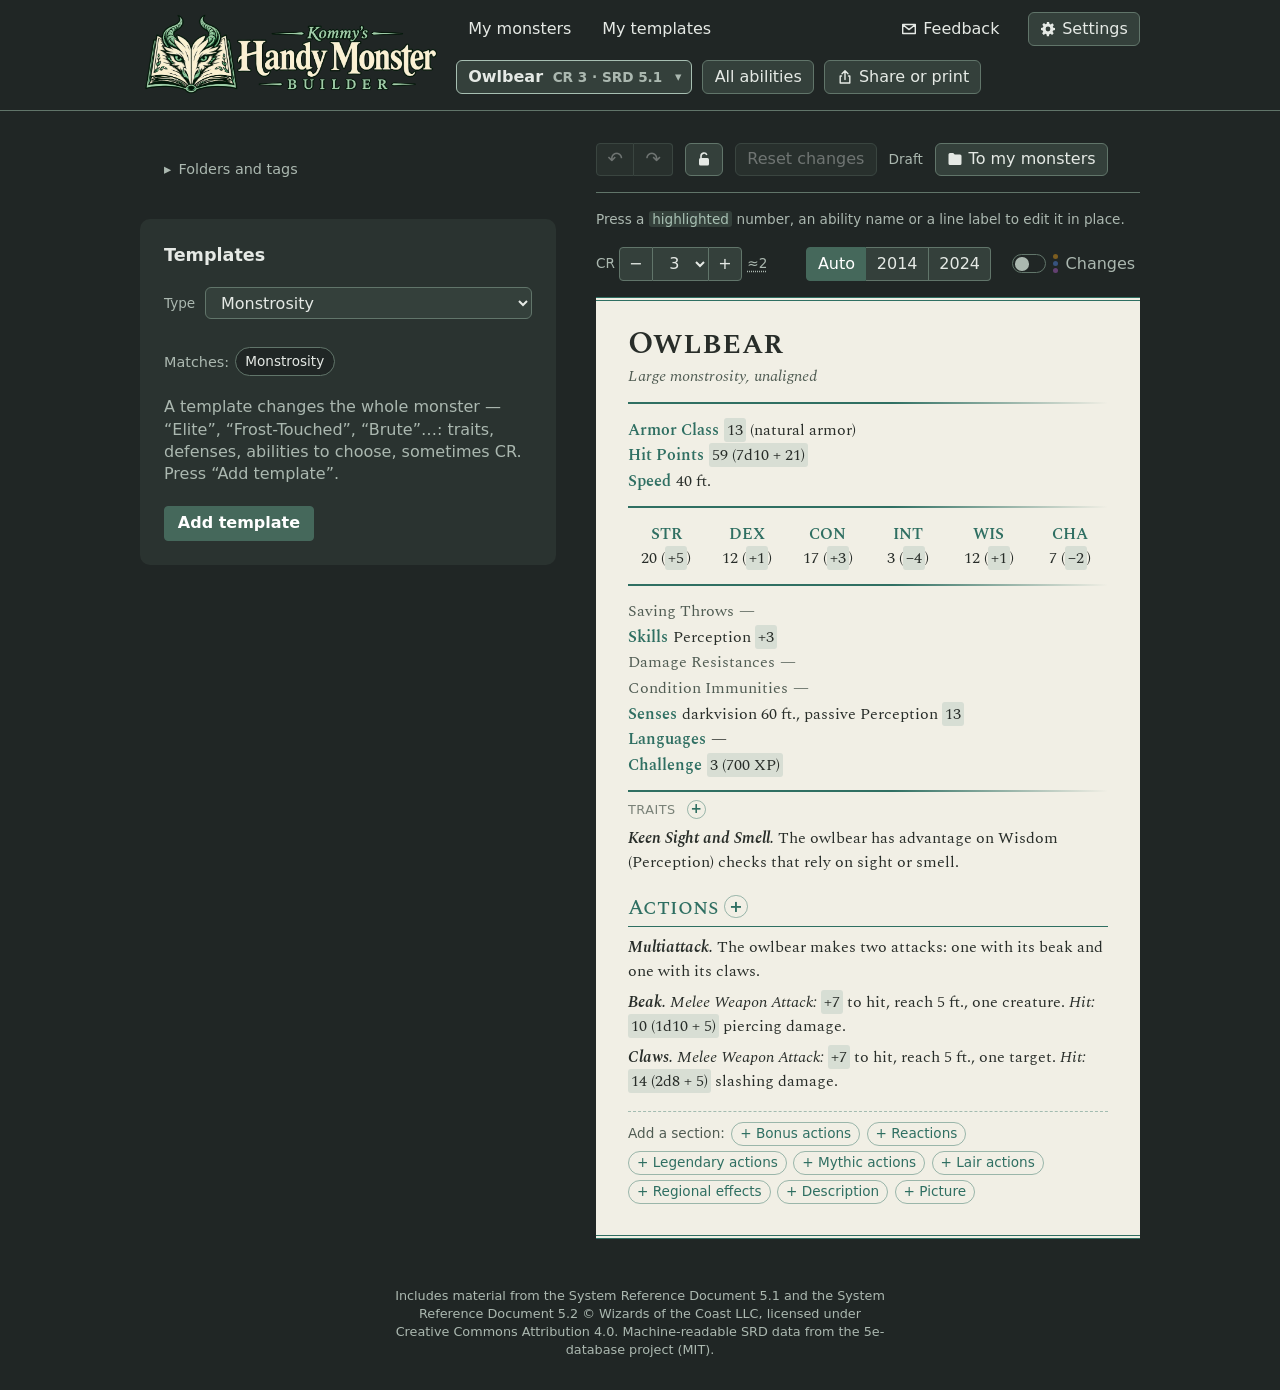
==== commit 059df1d6: "Обновление сайта" ====
--- a/5e/index.html
+++ b/5e/index.html
@@ -21,8 +21,8 @@
         document.head.appendChild(s)
       }
     </script>
-    <script type="module" crossorigin src="./assets/index-DBPvr4xd.js"></script>
-    <link rel="modulepreload" crossorigin href="./assets/vendor-dRfpMA0K.js">
+    <script type="module" crossorigin src="./assets/index-C7rsO4X-.js"></script>
+    <link rel="modulepreload" crossorigin href="./assets/vendor--t8q13Ly.js">
     <link rel="stylesheet" crossorigin href="./assets/index-DwvPnURa.css">
     <link rel="manifest" href="./manifest.webmanifest">
     <meta name="theme-color" content="#202625">
